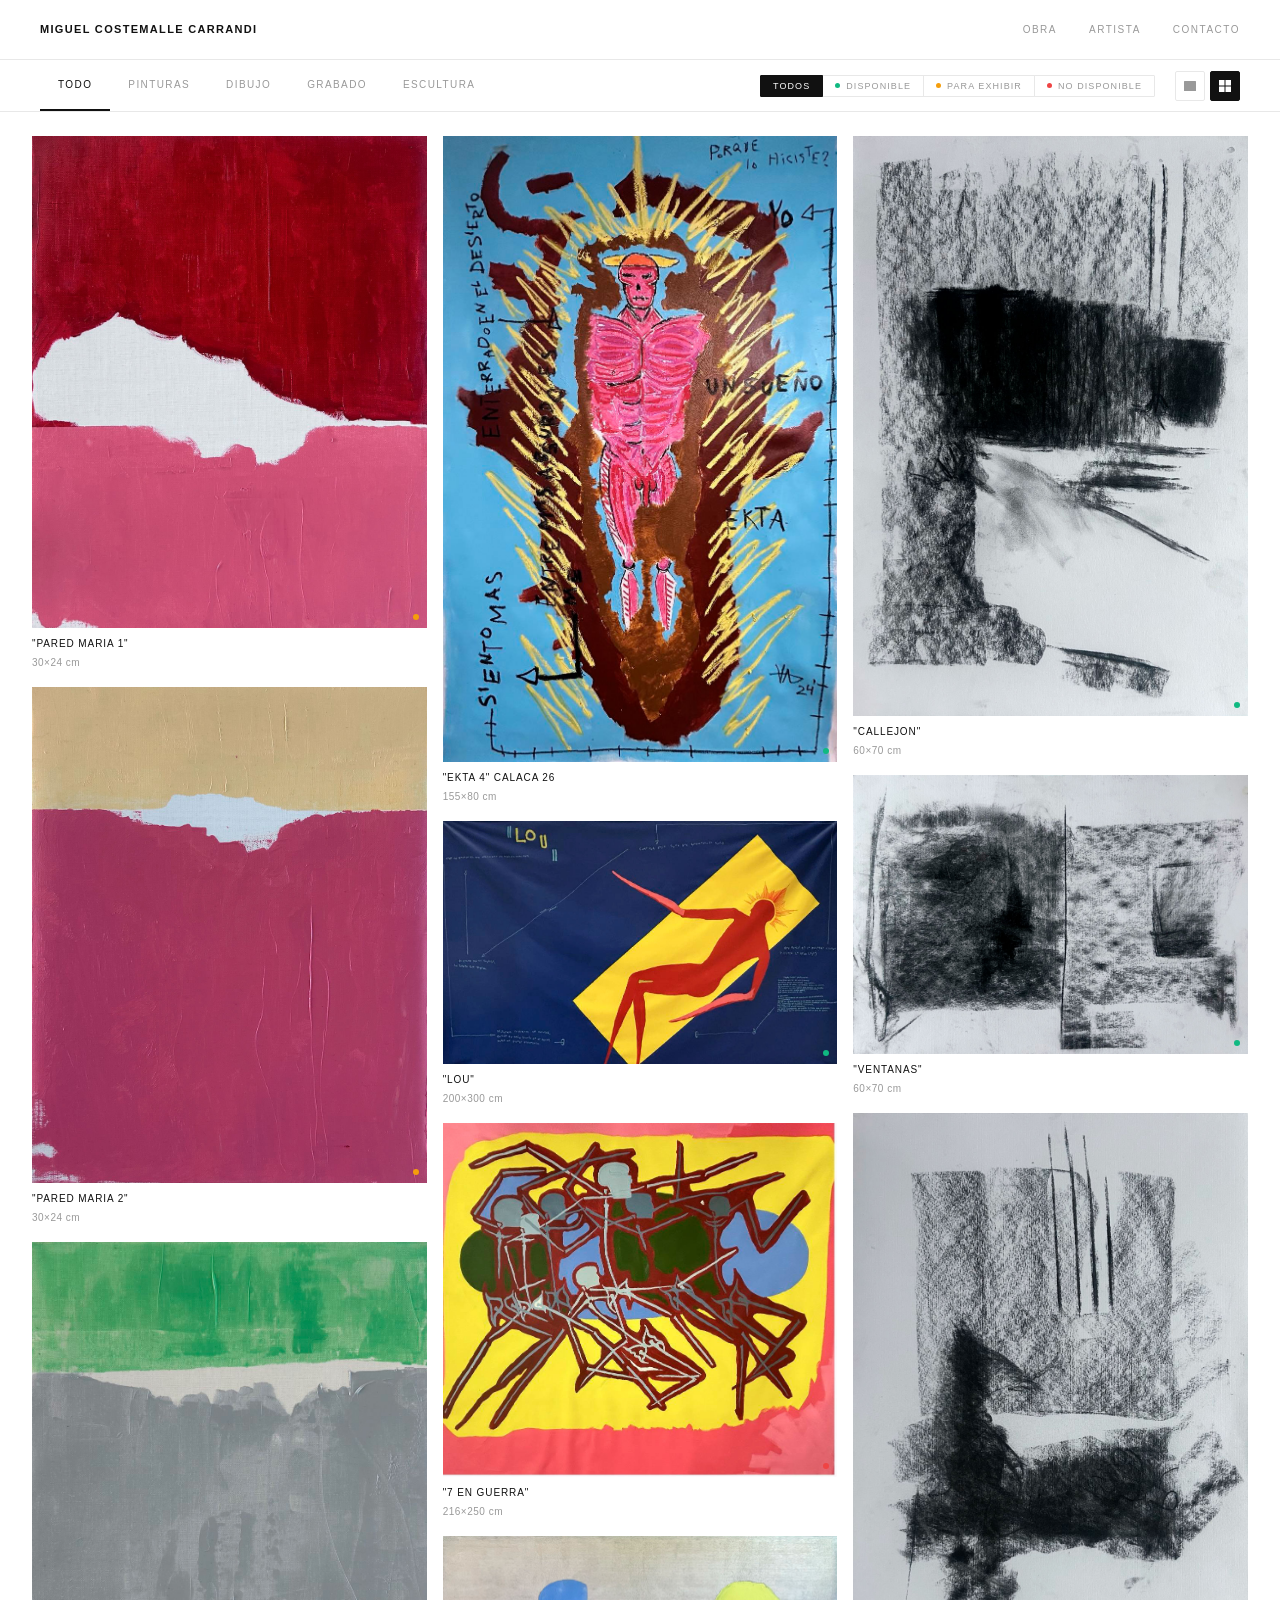
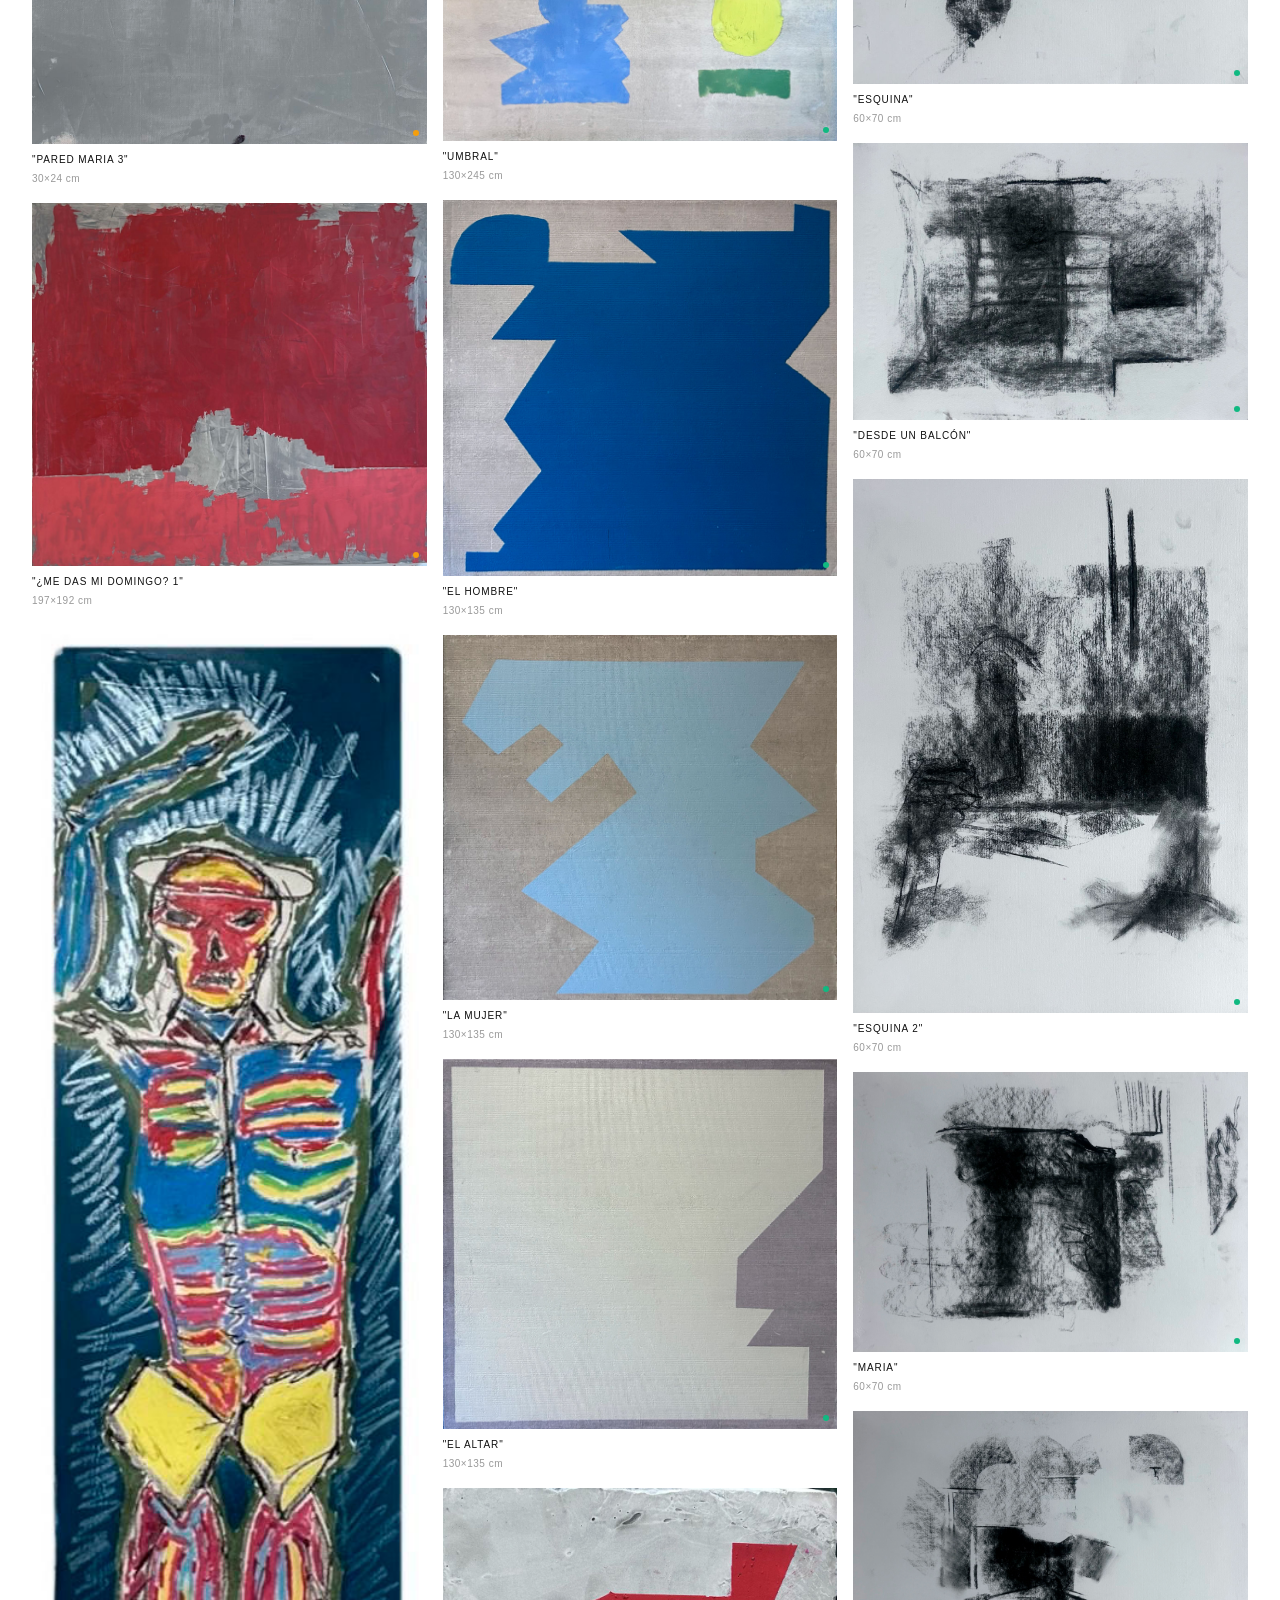
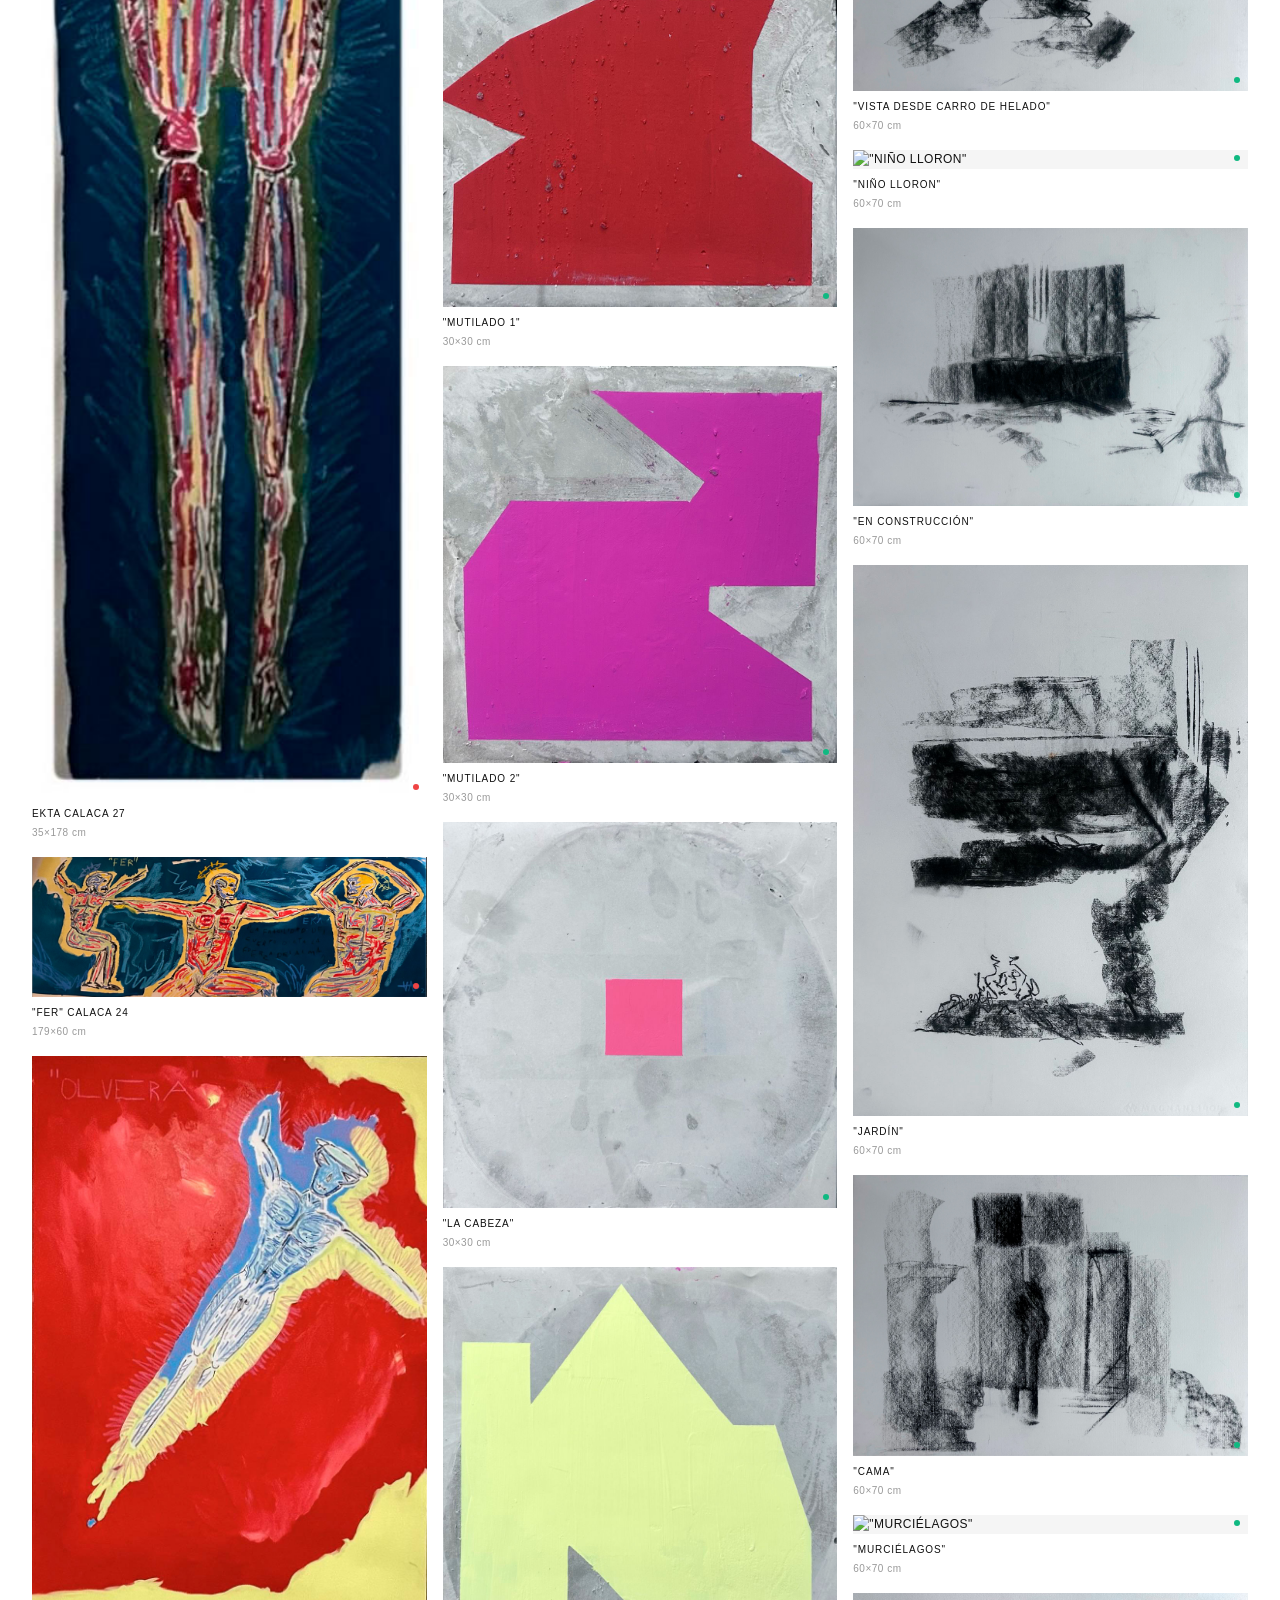
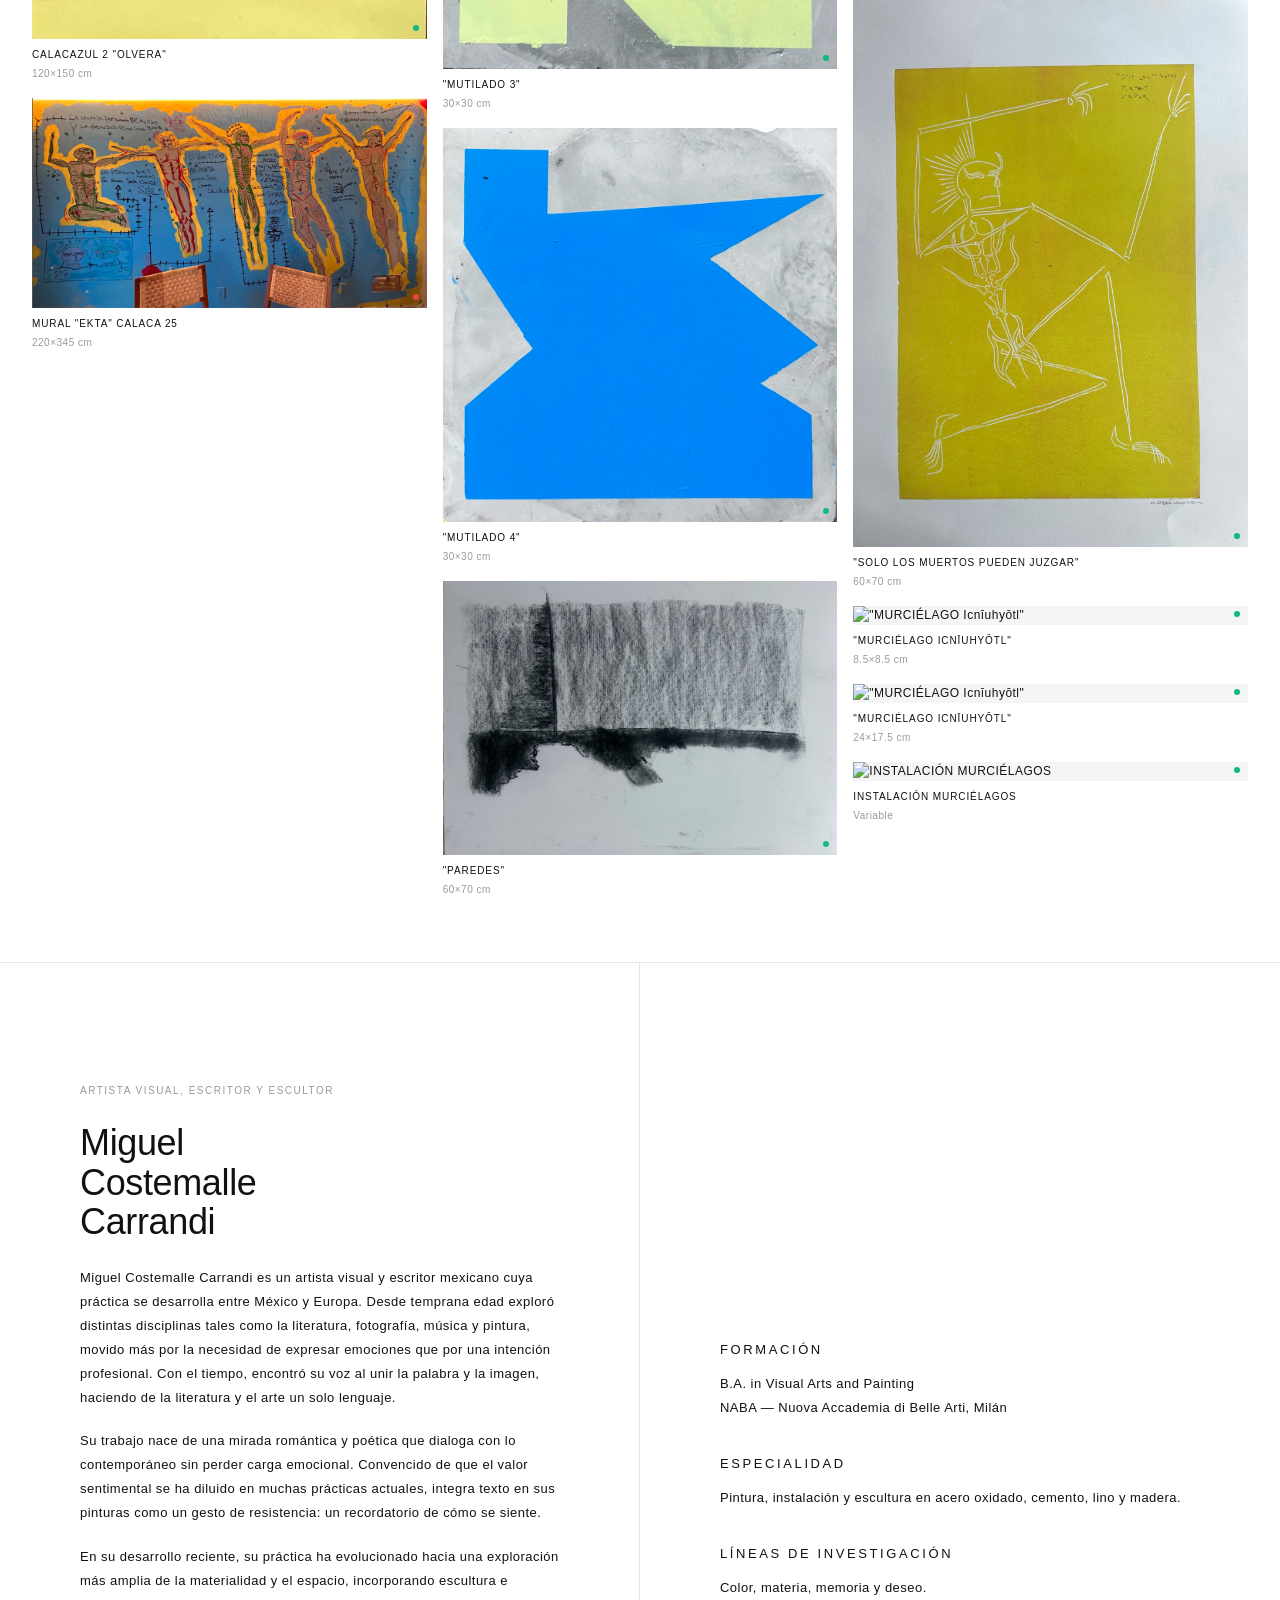
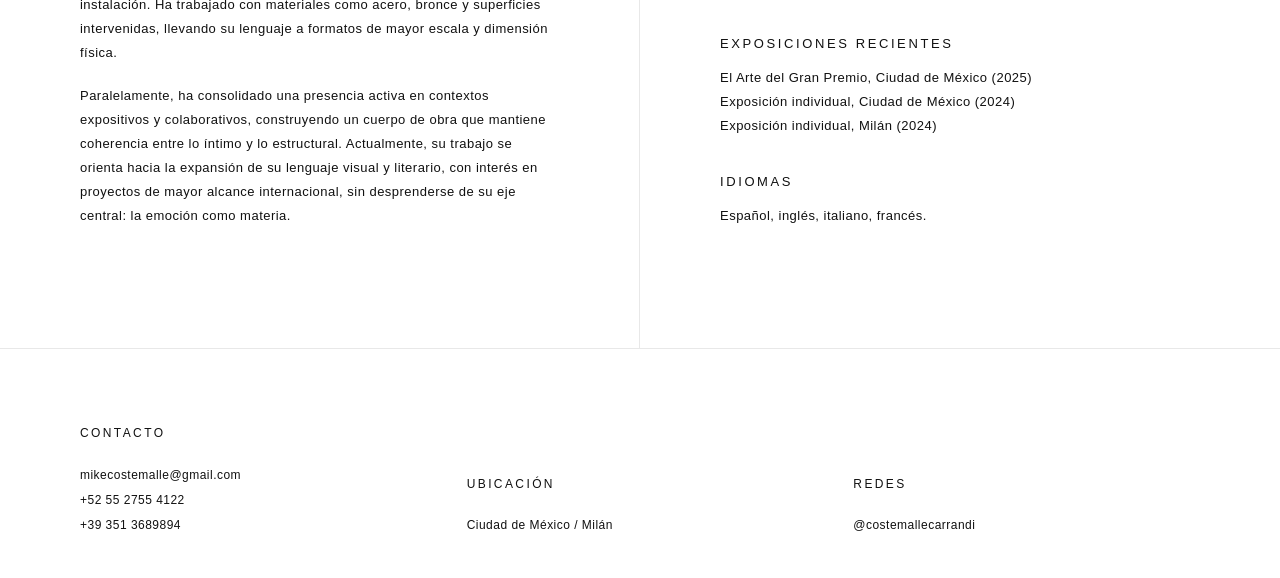
==== index.html @ dd15cc36 "Add files via upload" ====
<!DOCTYPE html>
<html lang="es">
<head>
  <meta charset="UTF-8" />
  <meta name="viewport" content="width=device-width, initial-scale=1.0" />
  <title>Miguel Costemalle Carrandi</title>
  <link rel="stylesheet" href="styles.css" />
</head>
<body>

  <header class="header" id="main-header">
    <a href="#" class="header-name">Miguel Costemalle Carrandi</a>
    <nav class="header-nav">
      <a href="#obra">obra</a>
      <a href="#artista">artista</a>
      <a href="#contacto">contacto</a>
    </nav>
    <button class="hamburger" id="hamburger" aria-label="Menú">
      <span></span><span></span><span></span>
    </button>
  </header>
  <div class="mobile-nav" id="mobile-nav">
    <a href="#obra" class="mobile-nav-link">Obra</a>
    <a href="#artista" class="mobile-nav-link">Artista</a>
    <a href="#contacto" class="mobile-nav-link">Contacto</a>
  </div>

  <!-- ── OBRA ─────────────────────────────────────────────── -->
  <section class="obra-section" id="obra">

    <!-- Controls bar (sticky) -->
    <div class="obra-controls">

      <!-- Category tabs -->
      <nav class="cat-nav" id="cat-nav">
        <button class="cat-btn active" data-cat="all">Todo</button>
        <button class="cat-btn" data-cat="pintura">Pinturas</button>
        <button class="cat-btn" data-cat="dibujo">Dibujo</button>
        <button class="cat-btn" data-cat="grabado">Grabado</button>
        <button class="cat-btn" data-cat="escultura">Escultura</button>
      </nav>

      <!-- Right: availability filter + view toggle (desktop) -->
      <div class="obra-controls-right">
        <div class="avail-filter" id="avail-filter">
          <button class="avail-btn active" data-avail="all">Todos</button>
          <button class="avail-btn" data-avail="green">
            <span class="avail-btn-dot dot-green"></span>Disponible
          </button>
          <button class="avail-btn" data-avail="yellow">
            <span class="avail-btn-dot dot-yellow"></span>Para exhibir
          </button>
          <button class="avail-btn" data-avail="red">
            <span class="avail-btn-dot dot-red"></span>No disponible
          </button>
        </div>
        <div class="view-toggle" id="view-toggle">
          <button class="view-btn" data-view="slide" title="Vista individual">
            <svg width="14" height="14" viewBox="0 0 14 14" fill="none" xmlns="http://www.w3.org/2000/svg">
              <rect x="1" y="2" width="12" height="10" rx="0.5" fill="currentColor"/>
            </svg>
          </button>
          <button class="view-btn active" data-view="grid" title="Vista en cuadrícula">
            <svg width="14" height="14" viewBox="0 0 14 14" fill="none" xmlns="http://www.w3.org/2000/svg">
              <rect x="1" y="1" width="5.5" height="5.5" fill="currentColor"/>
              <rect x="7.5" y="1" width="5.5" height="5.5" fill="currentColor"/>
              <rect x="1" y="7.5" width="5.5" height="5.5" fill="currentColor"/>
              <rect x="7.5" y="7.5" width="5.5" height="5.5" fill="currentColor"/>
            </svg>
          </button>
        </div>
      </div>

      <!-- Mobile filter toggle button -->
      <button class="mobile-filter-btn" id="mobile-filter-btn" aria-label="Filtros">
        <svg width="15" height="15" viewBox="0 0 15 15" fill="none" xmlns="http://www.w3.org/2000/svg">
          <line x1="1" y1="4" x2="14" y2="4" stroke="currentColor" stroke-width="1.2"/>
          <line x1="1" y1="8" x2="14" y2="8" stroke="currentColor" stroke-width="1.2"/>
          <line x1="1" y1="12" x2="14" y2="12" stroke="currentColor" stroke-width="1.2"/>
          <circle cx="5" cy="4" r="1.8" fill="white" stroke="currentColor" stroke-width="1.2"/>
          <circle cx="10" cy="8" r="1.8" fill="white" stroke="currentColor" stroke-width="1.2"/>
          <circle cx="5" cy="12" r="1.8" fill="white" stroke="currentColor" stroke-width="1.2"/>
        </svg>
      </button>

    </div><!-- /obra-controls -->

    <!-- Mobile secondary menu -->
    <div class="controls-secondary" id="controls-secondary">
      <div class="avail-filter" id="avail-filter-mobile">
        <button class="avail-btn active" data-avail="all">Todos</button>
        <button class="avail-btn" data-avail="green">
          <span class="avail-btn-dot dot-green"></span>Disponible
        </button>
        <button class="avail-btn" data-avail="yellow">
          <span class="avail-btn-dot dot-yellow"></span>Para exhibir
        </button>
        <button class="avail-btn" data-avail="red">
          <span class="avail-btn-dot dot-red"></span>No disponible
        </button>
      </div>
      <div class="view-toggle" id="view-toggle-mobile">
        <button class="view-btn" data-view="slide" title="Vista individual">
          <svg width="14" height="14" viewBox="0 0 14 14" fill="none" xmlns="http://www.w3.org/2000/svg">
            <rect x="1" y="2" width="12" height="10" rx="0.5" fill="currentColor"/>
          </svg>
        </button>
        <button class="view-btn active" data-view="grid" title="Vista en cuadrícula">
          <svg width="14" height="14" viewBox="0 0 14 14" fill="none" xmlns="http://www.w3.org/2000/svg">
            <rect x="1" y="1" width="5.5" height="5.5" fill="currentColor"/>
            <rect x="7.5" y="1" width="5.5" height="5.5" fill="currentColor"/>
            <rect x="1" y="7.5" width="5.5" height="5.5" fill="currentColor"/>
            <rect x="7.5" y="7.5" width="5.5" height="5.5" fill="currentColor"/>
          </svg>
        </button>
      </div>
    </div>

    <!-- ── SLIDESHOW VIEW ─────────────────────────────────── -->
    <div class="slide-view" id="slide-view">

      <!-- Image area -->
      <div class="slide-area">
        <div class="slide-img-wrap" id="slide-img-wrap"></div>

        <!-- Sub-image nav (for multi-image obras) -->
        <div class="slide-sub-nav" id="slide-sub-nav" style="display:none">
          <button class="slide-sub-btn" id="slide-sub-prev">&#8249;</button>
          <span class="slide-sub-counter" id="slide-sub-counter"></span>
          <button class="slide-sub-btn" id="slide-sub-next">&#8250;</button>
        </div>

        <!-- Obra navigation arrows -->
        <button class="slide-arrow slide-prev-obra" id="slide-prev-obra" aria-label="Obra anterior">&#8592;</button>
        <button class="slide-arrow slide-next-obra" id="slide-next-obra" aria-label="Obra siguiente">&#8594;</button>
      </div>

      <!-- Info panel -->
      <div class="slide-info" id="slide-info">
        <div class="slide-counter" id="slide-counter"></div>
        <h2 class="slide-title" id="slide-title"></h2>
        <div class="slide-meta" id="slide-meta"></div>
        <p class="slide-def" id="slide-def"></p>
        <p class="slide-price" id="slide-price"></p>
        <p class="slide-nota" id="slide-nota"></p>
        <div class="slide-avail" id="slide-avail"></div>
      </div>

    </div><!-- /slide-view -->

    <!-- ── GRID VIEW ──────────────────────────────────────── -->
    <div class="grid-view" id="grid-view" style="display:none">
      <div class="obra-grid" id="obra-grid"></div>
    </div>

    <!-- Empty state -->
    <div class="obra-empty" id="obra-empty" style="display:none">
      <p>No hay obras en esta selección.</p>
    </div>

  </section><!-- /obra-section -->

  <!-- ── ARTISTA ────────────────────────────────────────── -->
  <section class="artista-section" id="artista">
    <div class="artista-left">
      <p class="artista-role">Artista visual, escritor y escultor</p>
      <h2 class="artista-name">Miguel<br>Costemalle<br>Carrandi</h2>
      <p class="artista-bio">Miguel Costemalle Carrandi es un artista visual y escritor mexicano cuya práctica se desarrolla entre México y Europa. Desde temprana edad exploró distintas disciplinas tales como la literatura, fotografía, música y pintura, movido más por la necesidad de expresar emociones que por una intención profesional. Con el tiempo, encontró su voz al unir la palabra y la imagen, haciendo de la literatura y el arte un solo lenguaje.</p>
      <br>
      <p class="artista-bio">Su trabajo nace de una mirada romántica y poética que dialoga con lo contemporáneo sin perder carga emocional. Convencido de que el valor sentimental se ha diluido en muchas prácticas actuales, integra texto en sus pinturas como un gesto de resistencia: un recordatorio de cómo se siente.</p>
      <br>
      <p class="artista-bio">En su desarrollo reciente, su práctica ha evolucionado hacia una exploración más amplia de la materialidad y el espacio, incorporando escultura e instalación. Ha trabajado con materiales como acero, bronce y superficies intervenidas, llevando su lenguaje a formatos de mayor escala y dimensión física.</p>
      <br>
      <p class="artista-bio">Paralelamente, ha consolidado una presencia activa en contextos expositivos y colaborativos, construyendo un cuerpo de obra que mantiene coherencia entre lo íntimo y lo estructural. Actualmente, su trabajo se orienta hacia la expansión de su lenguaje visual y literario, con interés en proyectos de mayor alcance internacional, sin desprenderse de su eje central: la emoción como materia.</p>
    </div>
    <div class="artista-right">
      <div class="artista-block">
        <p class="artista-block-title">Formación</p>
        <p>B.A. in Visual Arts and Painting<br>NABA — Nuova Accademia di Belle Arti, Milán</p>
      </div>
      <div class="artista-block">
        <p class="artista-block-title">Especialidad</p>
        <p>Pintura, instalación y escultura en acero oxidado, cemento, lino y madera.</p>
      </div>
      <div class="artista-block">
        <p class="artista-block-title">Líneas de investigación</p>
        <p>Color, materia, memoria y deseo.</p>
      </div>
      <div class="artista-block">
        <p class="artista-block-title">Exposiciones recientes</p>
        <ul>
          <li>El Arte del Gran Premio, Ciudad de México (2025)</li>
          <li>Exposición individual, Ciudad de México (2024)</li>
          <li>Exposición individual, Milán (2024)</li>
        </ul>
      </div>
      <div class="artista-block">
        <p class="artista-block-title">Idiomas</p>
        <p>Español, inglés, italiano, francés.</p>
      </div>
    </div>
  </section>

  <!-- ── FOOTER ─────────────────────────────────────────── -->
  <footer class="footer" id="contacto">
    <div class="footer-col">
      <p class="footer-col-title">Contacto</p>
      <a href="mailto:mikecostemalle@gmail.com">mikecostemalle@gmail.com</a>
      <a href="tel:+525527554122">+52 55 2755 4122</a>
      <a href="tel:+393513689894">+39 351 3689894</a>
    </div>
    <div class="footer-col">
      <p class="footer-col-title">Ubicación</p>
      <p>Ciudad de México / Milán</p>
    </div>
    <div class="footer-col">
      <p class="footer-col-title">Redes</p>
      <a href="https://instagram.com/costemallecarrandi" target="_blank" rel="noopener">@costemallecarrandi</a>
    </div>
  </footer>

  <script src="script.js"></script>
</body>
</html>
---- styles.css ----
/* ============================================================
   RESET & BASE
   ============================================================ */
*, *::before, *::after {
  box-sizing: border-box;
  margin: 0;
  padding: 0;
}

:root {
  --header-h:   60px;
  --controls-h: 52px;
  --ink:        #111;
  --muted:      #999;
  --border:     #e8e8e8;
  --bg:         #fff;
  --bg-controls: rgba(255,255,255,0.97);
  --bg-header:   rgba(255,255,255,0.96);
  --bg-grid:     #f5f5f5;
  --bg-secondary:#fafafa;
  --active-bg:   #111;
  --active-fg:   #fff;
  --font:   'Helvetica Neue', Helvetica, Arial, sans-serif;
}

@media (prefers-color-scheme: dark) {
  :root {
    --ink:        #f0f0f0;
    --muted:      #b8b8b8;
    --border:     #2a2a2a;
    --bg:         #0c0c0c;
    --bg-controls: rgba(12,12,12,0.97);
    --bg-header:   rgba(12,12,12,0.96);
    --bg-grid:     #1a1a1a;
    --bg-secondary:#111;
    --active-bg:   #303030;
    --active-fg:   #f0f0f0;
  }
}

html {
  scroll-behavior: smooth;
  background: var(--bg);
}

body {
  font-family: var(--font);
  background: var(--bg);
  color: var(--ink);
  font-size: 12px;
  font-weight: 300;
  letter-spacing: 0.04em;
  line-height: 1.6;
}

a { color: inherit; text-decoration: none; }

/* ============================================================
   HEADER
   ============================================================ */
.header {
  position: fixed;
  top: 0; left: 0; right: 0;
  height: var(--header-h);
  display: flex;
  align-items: center;
  justify-content: space-between;
  padding: 0 40px;
  background: var(--bg-header);
  backdrop-filter: blur(10px);
  -webkit-backdrop-filter: blur(10px);
  z-index: 200;
  border-bottom: 1px solid var(--border);
}

.header-name {
  font-size: 11px;
  letter-spacing: 0.12em;
  text-transform: uppercase;
  font-weight: 600;
  white-space: nowrap;
}

.header-nav {
  display: flex;
  gap: 32px;
}

.header-nav a {
  font-size: 10px;
  letter-spacing: 0.15em;
  text-transform: uppercase;
  color: var(--muted);
  transition: color 0.25s;
  font-weight: 500;
}

.header-nav a:hover { color: var(--ink); }

/* Hamburger — hidden on desktop */
.hamburger {
  display: none;
}

/* Mobile nav panel — hidden by default */
.mobile-nav {
  display: none;
}

/* ============================================================
   OBRA — CONTROLS BAR
   ============================================================ */
.obra-section {
  background: var(--bg);
  min-height: 100vh;
  margin-top: var(--header-h);
}

.obra-controls {
  position: sticky;
  top: var(--header-h);
  z-index: 100;
  height: var(--controls-h);
  display: flex;
  align-items: center;
  justify-content: space-between;
  padding: 0 40px;
  background: var(--bg-controls);
  backdrop-filter: blur(8px);
  -webkit-backdrop-filter: blur(8px);
  border-bottom: 1px solid var(--border);
  gap: 16px;
}

/* Category tabs */
.cat-nav {
  display: flex;
  align-items: stretch;
  height: 100%;
  flex-shrink: 0;
}

.cat-btn {
  background: none;
  border: none;
  border-bottom: 2px solid transparent;
  font-family: var(--font);
  font-size: 10px;
  letter-spacing: 0.14em;
  text-transform: uppercase;
  color: var(--muted);
  cursor: pointer;
  padding: 0 18px;
  height: 100%;
  font-weight: 500;
  white-space: nowrap;
  transition: color 0.2s, border-color 0.2s;
  margin-bottom: -1px;
}

.cat-btn.active {
  color: var(--ink);
  border-bottom-color: var(--ink);
}

.cat-btn:not(.active):hover { color: #444; }

/* Right side of controls */
.obra-controls-right {
  display: flex;
  align-items: center;
  gap: 20px;
  flex-shrink: 0;
}

/* Availability filter */
.avail-filter {
  display: flex;
}

.avail-btn {
  background: none;
  border: 1px solid var(--border);
  font-family: var(--font);
  font-size: 9px;
  letter-spacing: 0.12em;
  text-transform: uppercase;
  color: var(--muted);
  cursor: pointer;
  padding: 5px 12px;
  font-weight: 500;
  white-space: nowrap;
  margin-left: -1px;
  display: flex;
  align-items: center;
  gap: 6px;
  transition: all 0.18s;
}

.avail-btn:first-child { border-radius: 1px 0 0 1px; margin-left: 0; }
.avail-btn:last-child  { border-radius: 0 1px 1px 0; }

.avail-btn.active {
  background: var(--active-bg);
  color: var(--active-fg);
  border-color: var(--active-bg);
  z-index: 1;
  position: relative;
}

.avail-btn-dot {
  width: 5px;
  height: 5px;
  border-radius: 50%;
  flex-shrink: 0;
}

/* View toggle */
.view-toggle {
  display: flex;
  gap: 5px;
}

.view-btn {
  background: none;
  border: 1px solid var(--border);
  width: 30px;
  height: 30px;
  display: flex;
  align-items: center;
  justify-content: center;
  cursor: pointer;
  color: var(--muted);
  border-radius: 2px;
  transition: all 0.18s;
  padding: 0;
}

.view-btn.active {
  background: var(--active-bg);
  color: var(--active-fg);
  border-color: var(--active-bg);
}

.view-btn:not(.active):hover {
  color: var(--ink);
  border-color: #bbb;
}

/* Mobile filter toggle button — hidden on desktop */
.mobile-filter-btn {
  display: none;
}

/* Mobile secondary menu — hidden by default */
.controls-secondary {
  display: none;
}

/* ============================================================
   OBRA — SLIDESHOW VIEW
   ============================================================ */
.slide-view {
  display: flex;
  height: calc(100vh - var(--header-h) - var(--controls-h));
  overflow: hidden;
}

/* Left: image area */
.slide-area {
  flex: 1;
  min-width: 0;
  position: relative;
  display: flex;
  align-items: center;
  justify-content: center;
  padding: 48px 72px;
  border-right: 1px solid var(--border);
  overflow: hidden;
}

.slide-img-wrap {
  width: 100%;
  height: 100%;
  display: flex;
  align-items: center;
  justify-content: center;
  position: relative;
}

.slide-img-wrap img {
  max-width: 100%;
  max-height: 100%;
  width: auto;
  height: auto;
  object-fit: contain;
  display: block;
  transition: opacity 0.35s ease;
}

/* Main obra navigation arrows */
.slide-arrow {
  position: absolute;
  top: 50%;
  transform: translateY(-50%);
  background: none;
  border: none;
  font-size: 20px;
  color: var(--ink);
  cursor: pointer;
  padding: 16px 20px;
  opacity: 0.15;
  transition: opacity 0.2s;
  z-index: 10;
  font-family: var(--font);
  line-height: 1;
}

.slide-arrow:hover { opacity: 0.7; }
.slide-prev-obra { left: 0; }
.slide-next-obra { right: 0; }

/* Sub-image nav (multi-image obras like instalación) */
.slide-sub-nav {
  position: absolute;
  bottom: 20px;
  left: 50%;
  transform: translateX(-50%);
  display: flex;
  align-items: center;
  gap: 10px;
  background: var(--ink);
  border: none;
  padding: 7px 16px;
  white-space: nowrap;
}

.slide-sub-btn {
  background: none;
  border: none;
  font-size: 20px;
  cursor: pointer;
  color: var(--bg);
  padding: 0 2px;
  opacity: 0.7;
  transition: opacity 0.2s;
  line-height: 1;
}

.slide-sub-btn:hover { opacity: 1; }

.slide-sub-counter {
  font-size: 10px;
  letter-spacing: 0.12em;
  color: var(--bg);
  min-width: 36px;
  text-align: center;
  font-weight: 500;
}

/* Right: info panel */
.slide-info {
  width: 340px;
  flex-shrink: 0;
  padding: 56px 52px 72px;
  display: flex;
  flex-direction: column;
  justify-content: flex-end;
  gap: 10px;
  overflow-y: auto;
}

.slide-counter {
  font-size: 9px;
  letter-spacing: 0.14em;
  text-transform: uppercase;
  color: var(--muted);
  margin-bottom: 20px;
}

.slide-title {
  font-size: 21px;
  font-weight: 300;
  letter-spacing: 0.01em;
  line-height: 1.3;
}

.slide-meta {
  font-size: 11px;
  color: var(--muted);
  letter-spacing: 0.06em;
  line-height: 2.1;
}

.slide-meta span { display: block; }

.slide-def {
  font-size: 11px;
  color: #666;
  line-height: 1.75;
  font-style: italic;
}

.slide-price {
  font-size: 13px;
  font-weight: 500;
  color: var(--ink);
  margin-top: 4px;
}

.slide-nota {
  font-size: 11px;
  color: var(--muted);
  line-height: 1.7;
}

.slide-avail {
  display: inline-flex;
  align-items: center;
  gap: 8px;
  font-size: 9px;
  letter-spacing: 0.14em;
  text-transform: uppercase;
  font-weight: 500;
  color: var(--ink);
  margin-top: 10px;
}

/* Availability dots — shared */
.avail-dot, .grid-dot {
  width: 6px;
  height: 6px;
  border-radius: 50%;
  flex-shrink: 0;
}

.dot-green  { background: #10b981; }
.dot-red    { background: #ef4444; }
.dot-yellow { background: #f59e0b; }

/* ============================================================
   OBRA — GRID VIEW
   ============================================================ */
.grid-view {
  padding: 24px 32px 64px;
}

.obra-grid {
  columns: 4;
  column-gap: 16px;
}

.grid-item {
  break-inside: avoid;
  margin-bottom: 16px;
  cursor: pointer;
}

.grid-img-wrap {
  width: 100%;
  background: var(--bg-grid);
  overflow: hidden;
  position: relative;
  margin-bottom: 8px;
}

.grid-img-wrap img {
  width: 100%;
  height: auto;
  display: block;
}


.grid-dot {
  position: absolute;
  bottom: 8px;
  right: 8px;
  pointer-events: none;
}

.grid-caption {
  display: flex;
  flex-direction: column;
  gap: 3px;
}

.grid-title {
  font-size: 10px;
  letter-spacing: 0.09em;
  text-transform: uppercase;
  color: var(--ink);
  display: block;
  white-space: nowrap;
  overflow: hidden;
  text-overflow: ellipsis;
}

.grid-dims {
  font-size: 10px;
  color: var(--muted);
  letter-spacing: 0.05em;
  display: block;
}

/* ============================================================
   OBRA — EMPTY STATE
   ============================================================ */
.obra-empty {
  display: flex;
  align-items: center;
  justify-content: center;
  padding: 120px 40px;
  font-size: 10px;
  letter-spacing: 0.14em;
  text-transform: uppercase;
  color: var(--muted);
}

/* ============================================================
   ARTISTA
   ============================================================ */
.artista-section {
  display: grid;
  grid-template-columns: 1fr 1fr;
  background: var(--bg);
  border-top: 1px solid var(--border);
}

.artista-left {
  border-right: 1px solid var(--border);
  padding: 120px 80px;
  display: flex;
  flex-direction: column;
  justify-content: flex-end;
}

.artista-right {
  padding: 120px 80px;
  display: flex;
  flex-direction: column;
  justify-content: flex-end;
  gap: 32px;
}

.artista-name {
  font-size: 36px;
  font-weight: 300;
  letter-spacing: -0.01em;
  line-height: 1.1;
  margin-bottom: 24px;
}

.artista-role {
  font-size: 10px;
  color: var(--muted);
  letter-spacing: 0.15em;
  text-transform: uppercase;
  margin-bottom: 24px;
  font-weight: 500;
}

.artista-bio {
  font-size: 13px;
  color: var(--ink);
  line-height: 1.85;
  max-width: 500px;
}

.artista-block-title {
  font-size: 10px;
  letter-spacing: 0.2em;
  text-transform: uppercase;
  color: var(--muted);
  margin-bottom: 10px;
  font-weight: 500;
}

.artista-block p,
.artista-block li {
  font-size: 13px;
  color: var(--ink);
  line-height: 1.85;
}

.artista-block ul { list-style: none; }

/* ============================================================
   FOOTER
   ============================================================ */
.footer {
  background: var(--bg);
  border-top: 1px solid var(--border);
  padding: 72px 80px 40px;
  display: grid;
  grid-template-columns: 1fr 1fr 1fr;
  align-items: end;
  gap: 40px;
}

.footer-col-title {
  font-size: 10px;
  letter-spacing: 0.2em;
  text-transform: uppercase;
  color: var(--muted);
  margin-bottom: 16px;
  font-weight: 500;
}

.footer-col p,
.footer-col a {
  font-size: 12px;
  color: var(--ink);
  line-height: 2.1;
  display: block;
  transition: opacity 0.25s;
}

.footer-col a:hover { opacity: 0.45; }

.footer-copy {
  grid-column: 1 / -1;
  font-size: 10px;
  color: var(--muted);
  letter-spacing: 0.1em;
  padding-top: 32px;
  border-top: 1px solid var(--border);
  margin-top: 8px;
}

/* ============================================================
   RESPONSIVE
   ============================================================ */

/* ── Large desktop (> 1600px) ─── */
@media (min-width: 1600px) {
  .obra-grid { columns: 5; }
  .slide-info { width: 380px; }
}

/* ── Medium desktop (≤ 1280px) ── */
@media (max-width: 1280px) {
  .obra-grid { columns: 3; }
  .slide-info { width: 300px; padding: 48px 36px 64px; }
}

/* ── Tablet (≤ 1024px) ─────────── */
@media (max-width: 1024px) {
  .obra-grid { columns: 3; }
  .artista-left, .artista-right { padding: 80px 40px; }
  .footer { padding: 60px 40px 40px; }
  .slide-area { padding: 40px 56px; }
}

/* ── Mobile (≤ 768px) ──────────── */
@media (max-width: 768px) {
  :root {
    --controls-h: 44px;
  }

  .header { padding: 0 16px; }
  .header-name { font-size: 9px; letter-spacing: 0.1em; }

  /* Hide desktop nav, show hamburger */
  .header-nav { display: none; }

  .hamburger {
    display: flex;
    flex-direction: column;
    justify-content: center;
    gap: 5px;
    flex-shrink: 0;
    background: none;
    border: none;
    cursor: pointer;
    padding: 4px 0 4px 16px;
    width: 36px;
  }

  .hamburger span {
    display: block;
    width: 18px;
    height: 1.2px;
    background: var(--ink);
    transition: transform 0.22s ease, opacity 0.22s ease;
    transform-origin: center;
  }

  .hamburger.open span:nth-child(1) { transform: translateY(6.2px) rotate(45deg); }
  .hamburger.open span:nth-child(2) { opacity: 0; transform: scaleX(0); }
  .hamburger.open span:nth-child(3) { transform: translateY(-6.2px) rotate(-45deg); }

  /* Mobile nav panel */
  .mobile-nav {
    display: flex;
    flex-direction: column;
    position: fixed;
    top: var(--header-h);
    left: 0; right: 0;
    background: var(--bg-header);
    backdrop-filter: blur(10px);
    -webkit-backdrop-filter: blur(10px);
    border-bottom: 1px solid var(--border);
    z-index: 190;
    padding: 0 24px;
    max-height: 0;
    overflow: hidden;
    transition: max-height 0.28s cubic-bezier(0.4, 0, 0.2, 1),
                padding 0.28s ease;
  }

  .mobile-nav.open {
    max-height: 200px;
    padding: 12px 24px 16px;
  }

  .mobile-nav-link {
    font-family: var(--font);
    font-size: 11px;
    letter-spacing: 0.18em;
    text-transform: uppercase;
    color: var(--ink);
    font-weight: 500;
    padding: 12px 0;
    border-bottom: 1px solid var(--border);
    display: block;
    transition: opacity 0.2s;
  }

  .mobile-nav-link:last-child { border-bottom: none; }
  .mobile-nav-link:hover { opacity: 0.5; }

  /* Controls: single row with cat-nav + filter button */
  .obra-controls {
    height: var(--controls-h);
    padding: 0;
    gap: 0;
  }

  .cat-nav {
    flex: 1;
    min-width: 0;
    height: 44px;
    overflow-x: auto;
    overflow-y: hidden;
    padding: 0 12px;
    scrollbar-width: none;
    -ms-overflow-style: none;
  }

  .cat-nav::-webkit-scrollbar { display: none; }

  .cat-nav {
    -webkit-mask-image: linear-gradient(to right, black 80%, transparent 100%);
    mask-image: linear-gradient(to right, black 80%, transparent 100%);
  }

  .cat-btn {
    height: 44px;
    padding: 0 12px;
    font-size: 9px;
  }

  /* Hide desktop right controls */
  .obra-controls-right { display: none; }

  /* Show mobile filter button */
  .mobile-filter-btn {
    display: flex;
    align-items: center;
    justify-content: center;
    flex-shrink: 0;
    width: 44px;
    height: 44px;
    background: none;
    border: none;
    border-left: 1px solid var(--border);
    color: var(--muted);
    cursor: pointer;
    transition: color 0.2s, background 0.2s;
  }

  .mobile-filter-btn.active {
    color: var(--ink);
    background: var(--bg-grid);
  }

  /* Secondary menu panel */
  .controls-secondary {
    display: flex;
    align-items: center;
    justify-content: space-between;
    padding: 0 14px;
    height: 0;
    overflow: hidden;
    background: var(--bg-secondary);
    border-bottom: 0px solid var(--border);
    transition: height 0.25s ease, border-bottom-width 0.25s ease;
  }

  .controls-secondary.open {
    height: 48px;
    border-bottom-width: 1px;
  }

  .controls-secondary .avail-filter { display: flex; }
  .controls-secondary .avail-btn { font-size: 9px; padding: 5px 10px; }

  /* Slideshow: stacked */
  .slide-view {
    flex-direction: column;
    height: auto;
    min-height: calc(100svh - var(--header-h) - var(--controls-h));
  }

  .slide-area {
    border-right: none;
    border-bottom: 1px solid var(--border);
    height: 65vw;
    min-height: 220px;
    padding: 16px 44px;
    flex-shrink: 0;
  }

  .slide-arrow { font-size: 16px; padding: 10px 12px; }

  .slide-info {
    width: 100%;
    padding: 28px 20px 44px;
    justify-content: flex-start;
  }

  .slide-counter { margin-bottom: 10px; }
  .slide-title { font-size: 17px; }


  /* Grid: 2 columns masonry */
  .obra-grid {
    columns: 2;
    column-gap: 10px;
  }

  .grid-item { margin-bottom: 10px; }

  .grid-view { padding: 14px 14px 56px; }

  .grid-title { font-size: 9px; }
  .grid-dims  { font-size: 9px; }

  /* Artista */
  .artista-section { grid-template-columns: 1fr; }

  .artista-left {
    border-right: none;
    border-bottom: 1px solid var(--border);
    padding: 64px 20px;
  }

  .artista-right { padding: 64px 20px; }

  /* Footer */
  .footer {
    grid-template-columns: 1fr 1fr;
    padding: 48px 20px 36px;
  }
}

/* ── Small mobile (≤ 480px) ─────── */
@media (max-width: 480px) {
  .artista-name { font-size: 28px; }

  .obra-grid { columns: 2; column-gap: 8px; }
  .grid-item { margin-bottom: 8px; }
  .grid-view { padding: 10px 10px 48px; }

  .footer {
    grid-template-columns: 1fr;
    gap: 28px;
  }
}
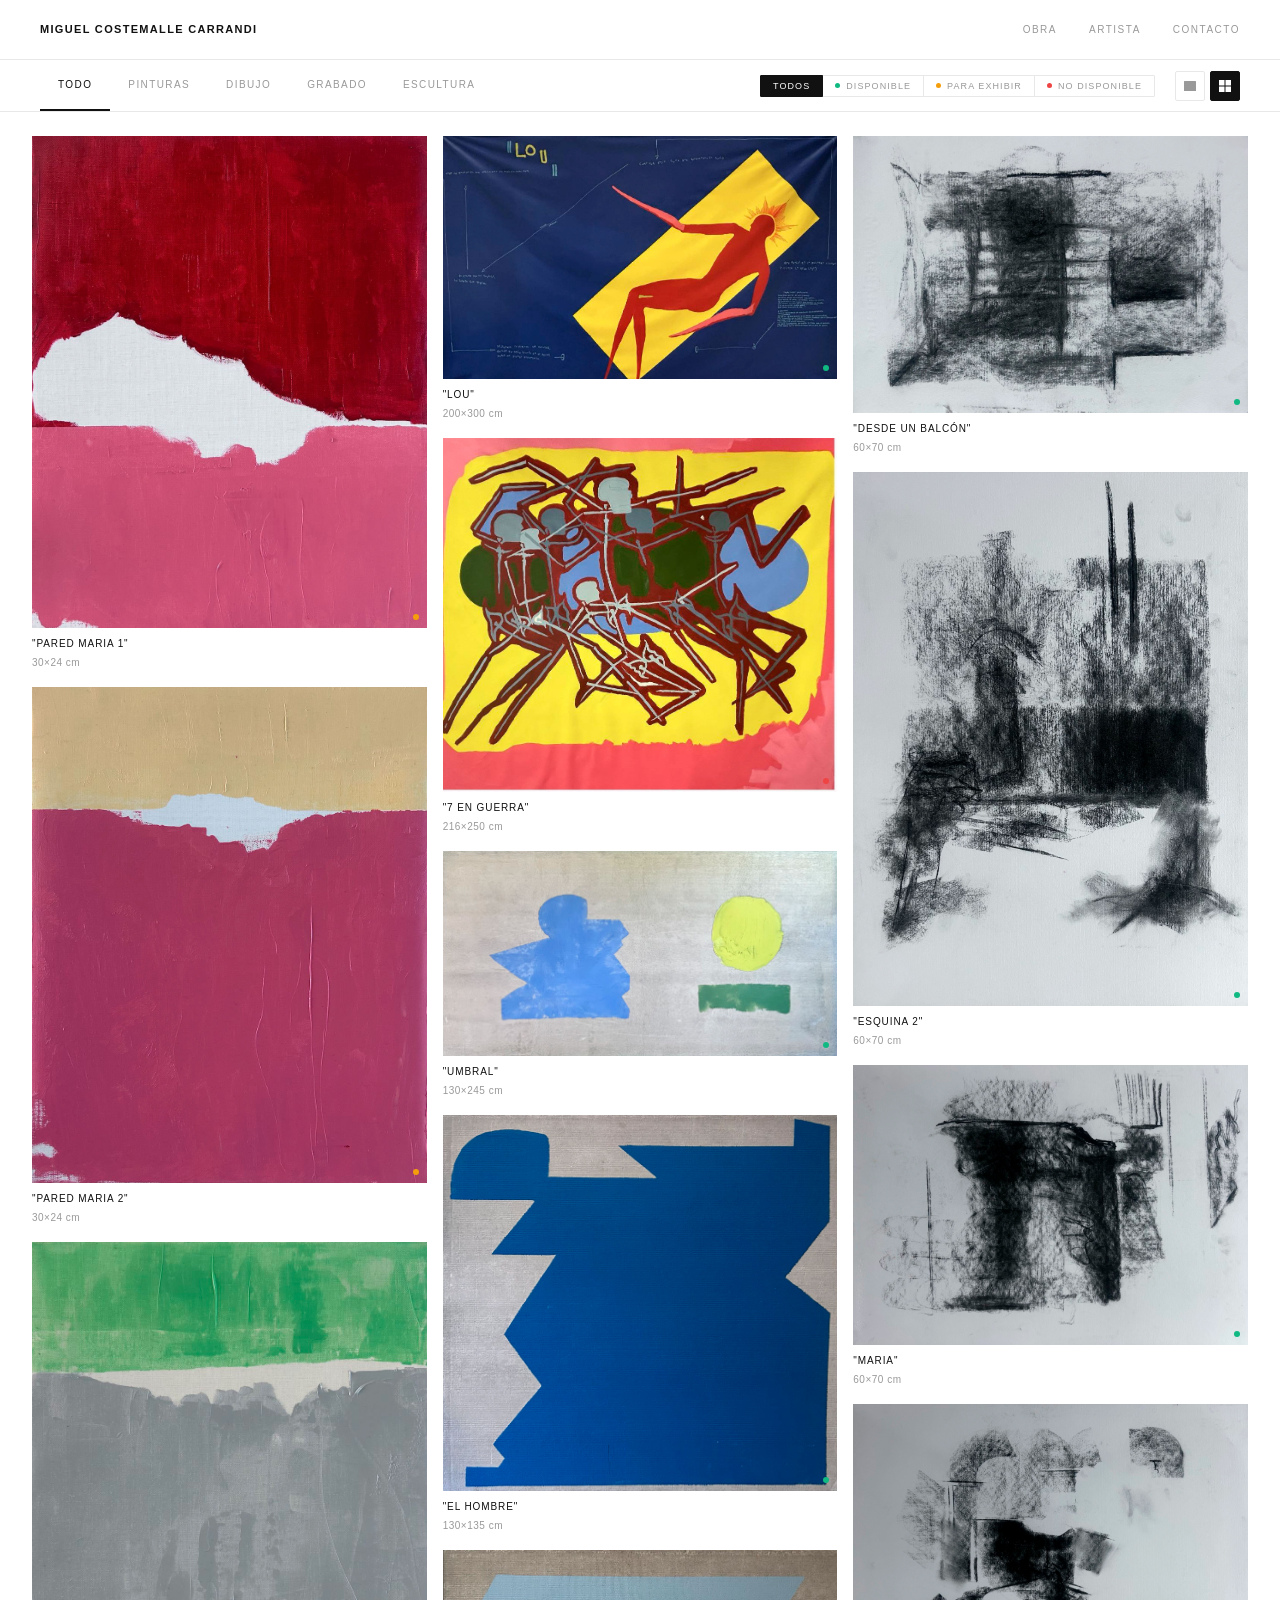
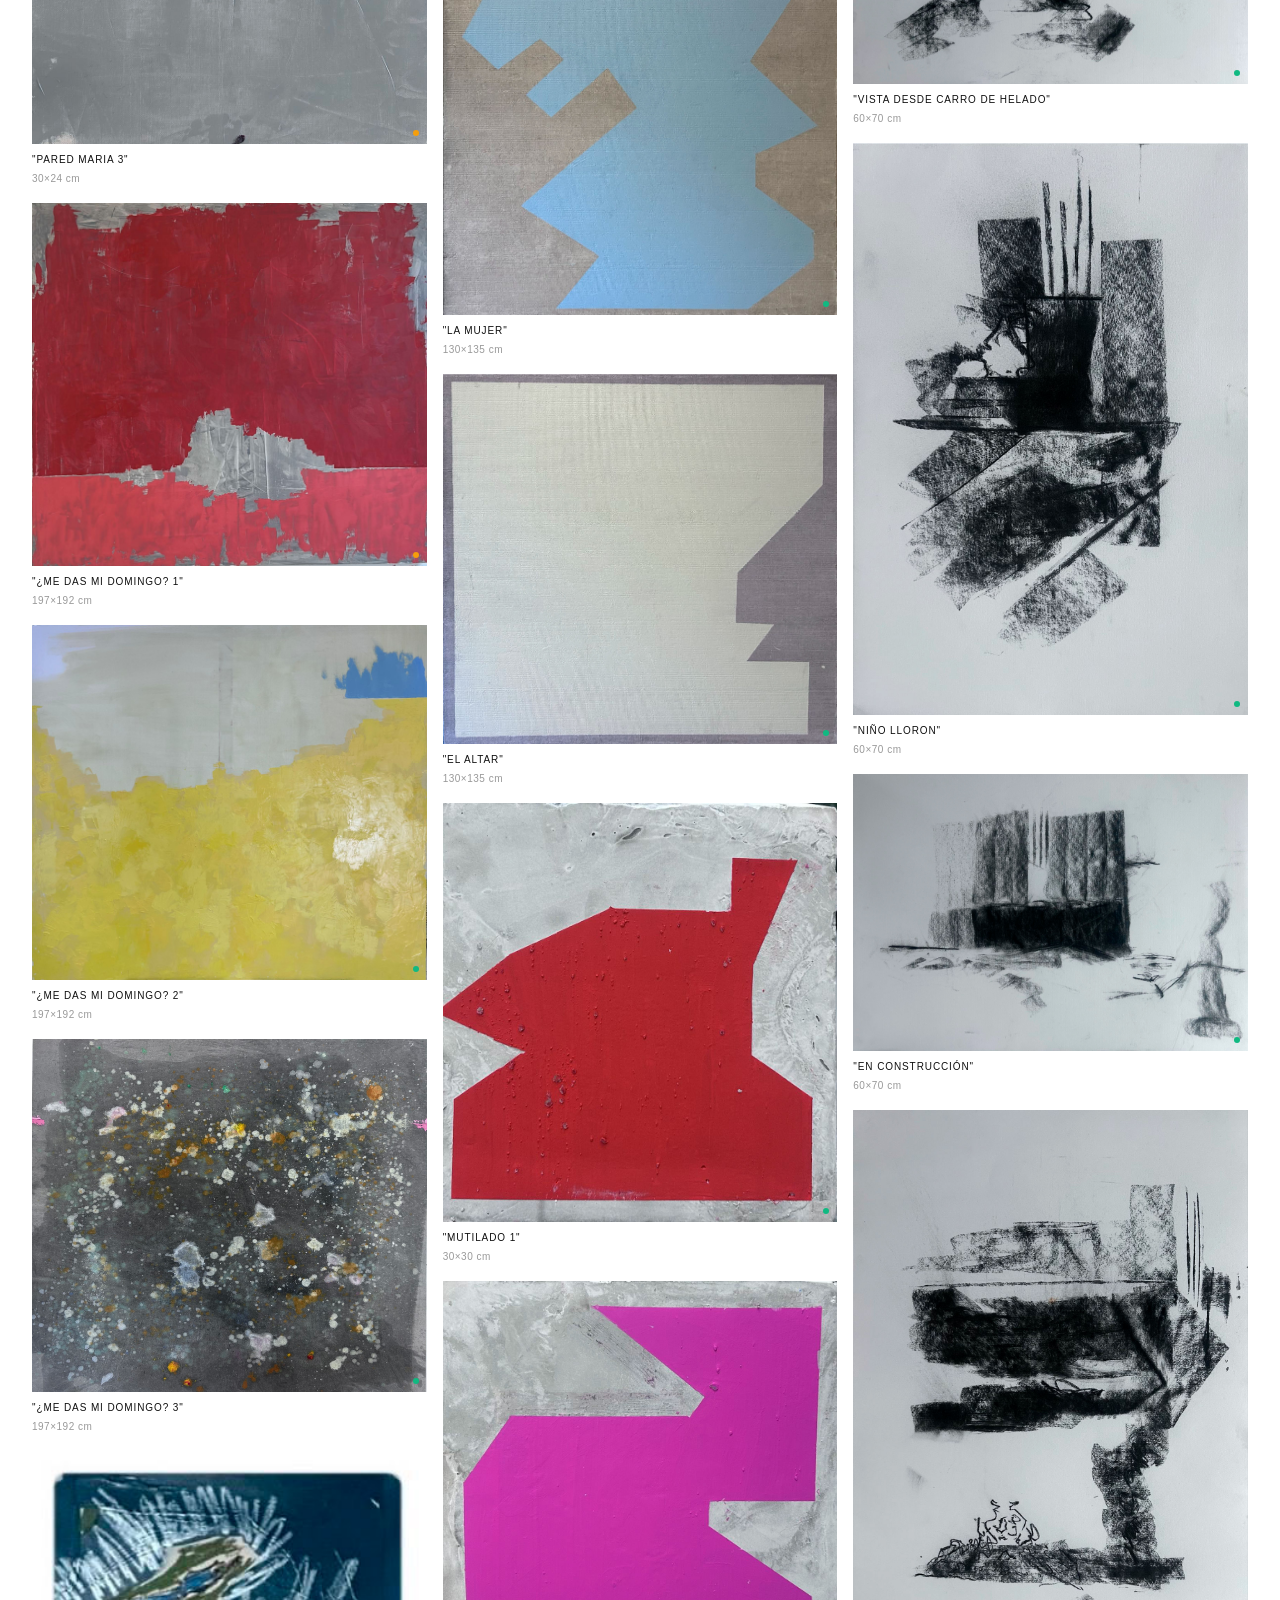
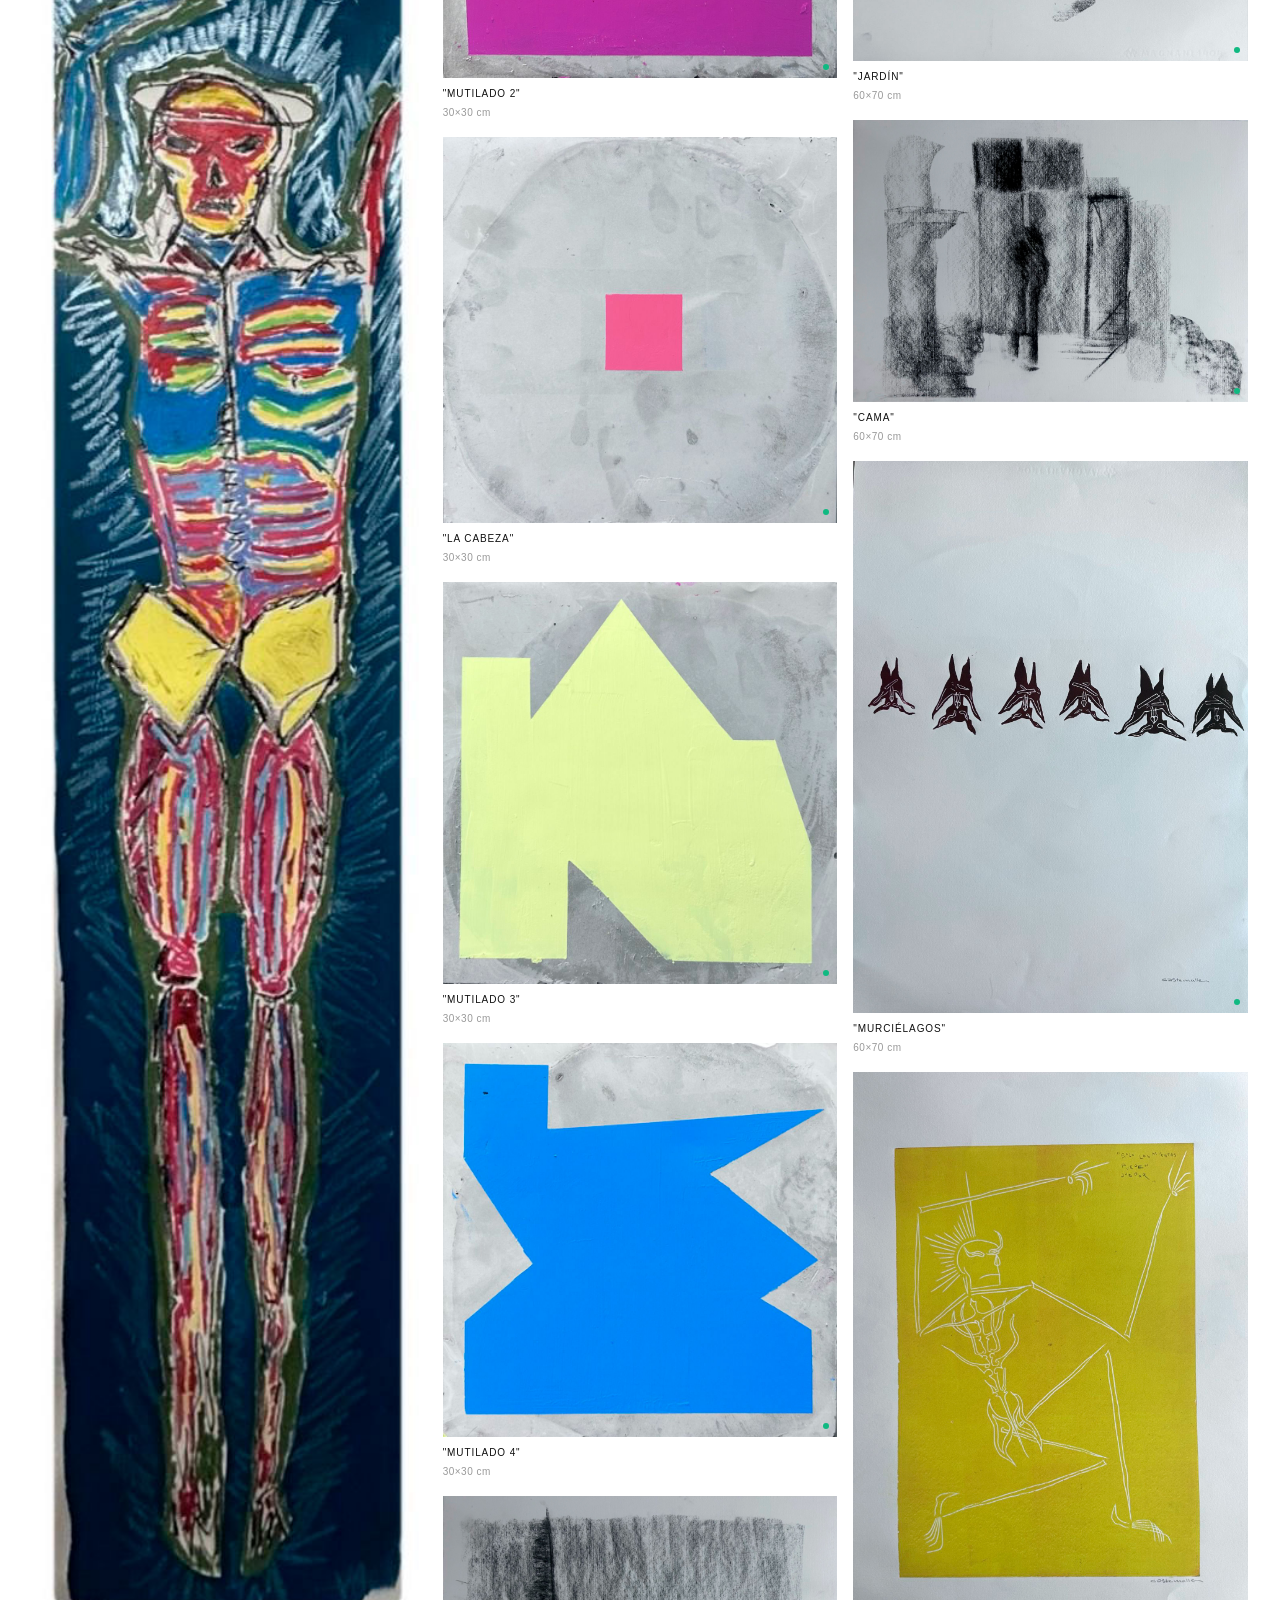
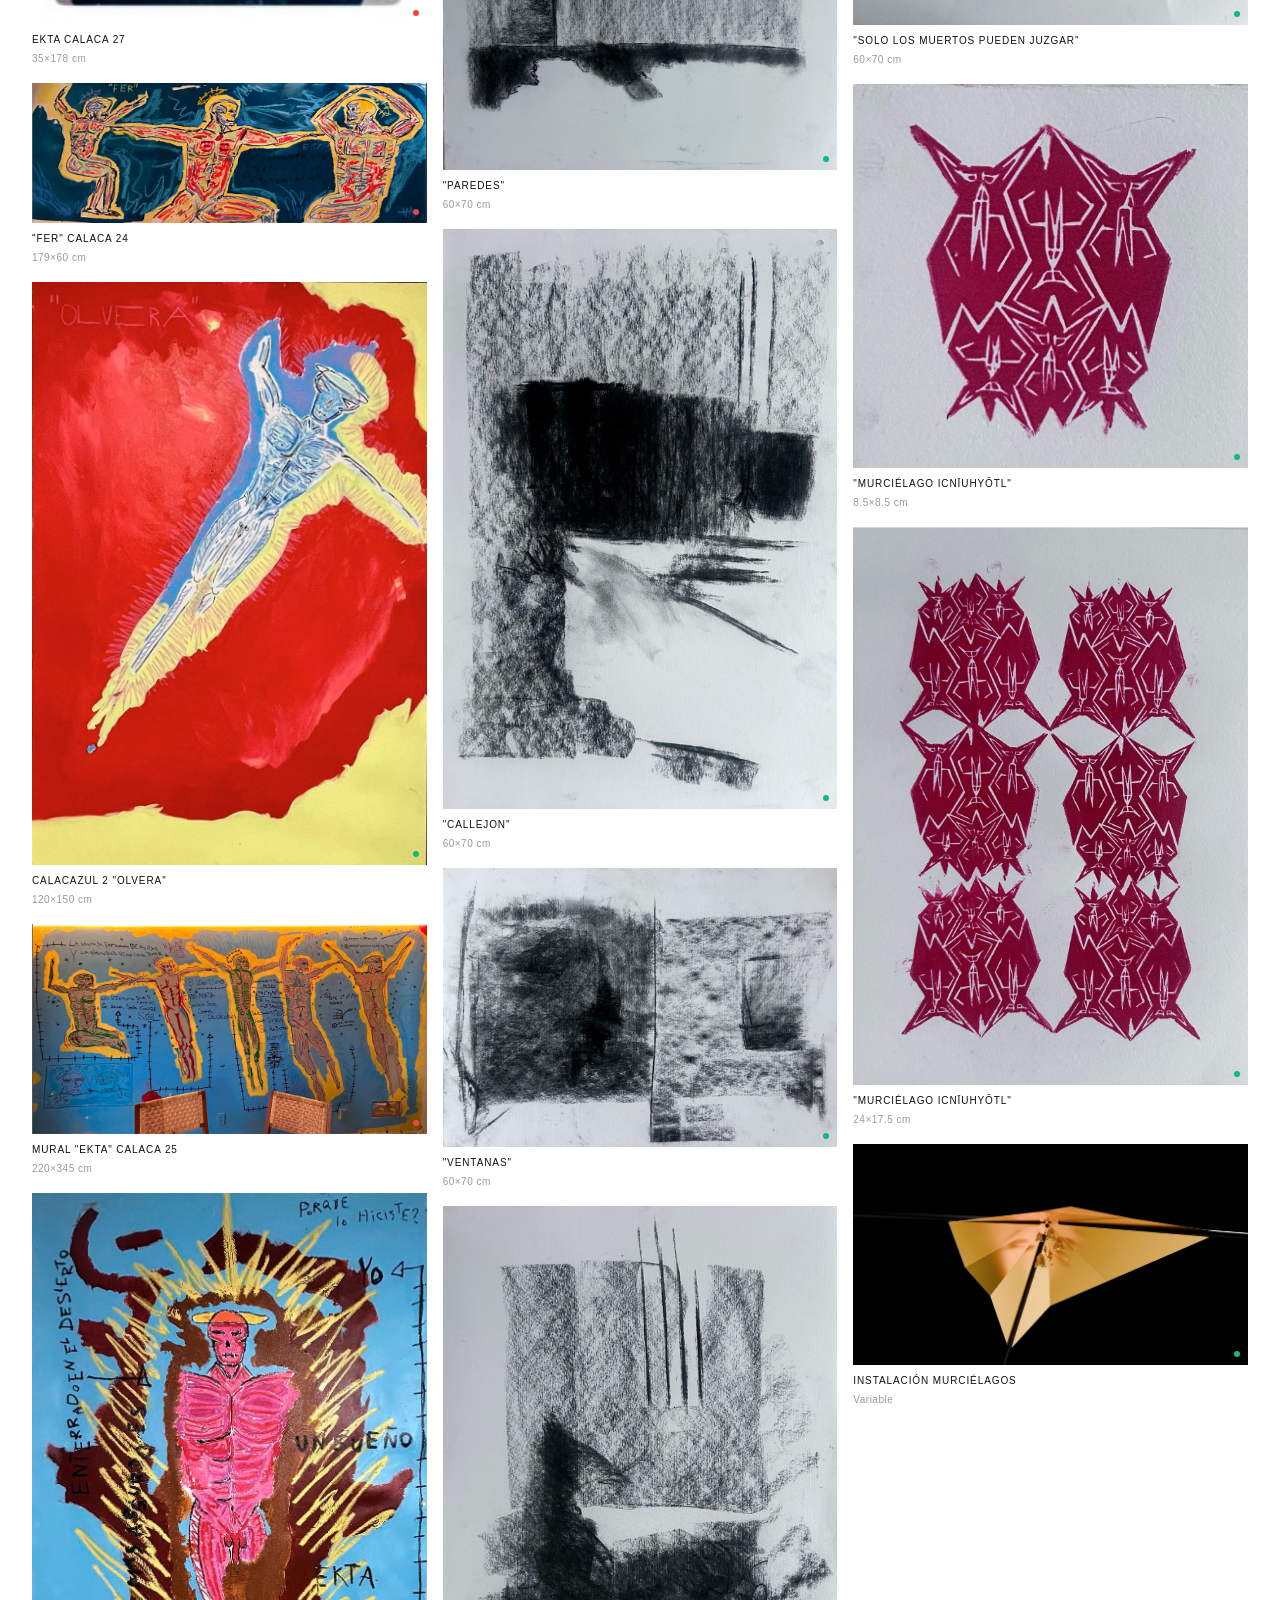
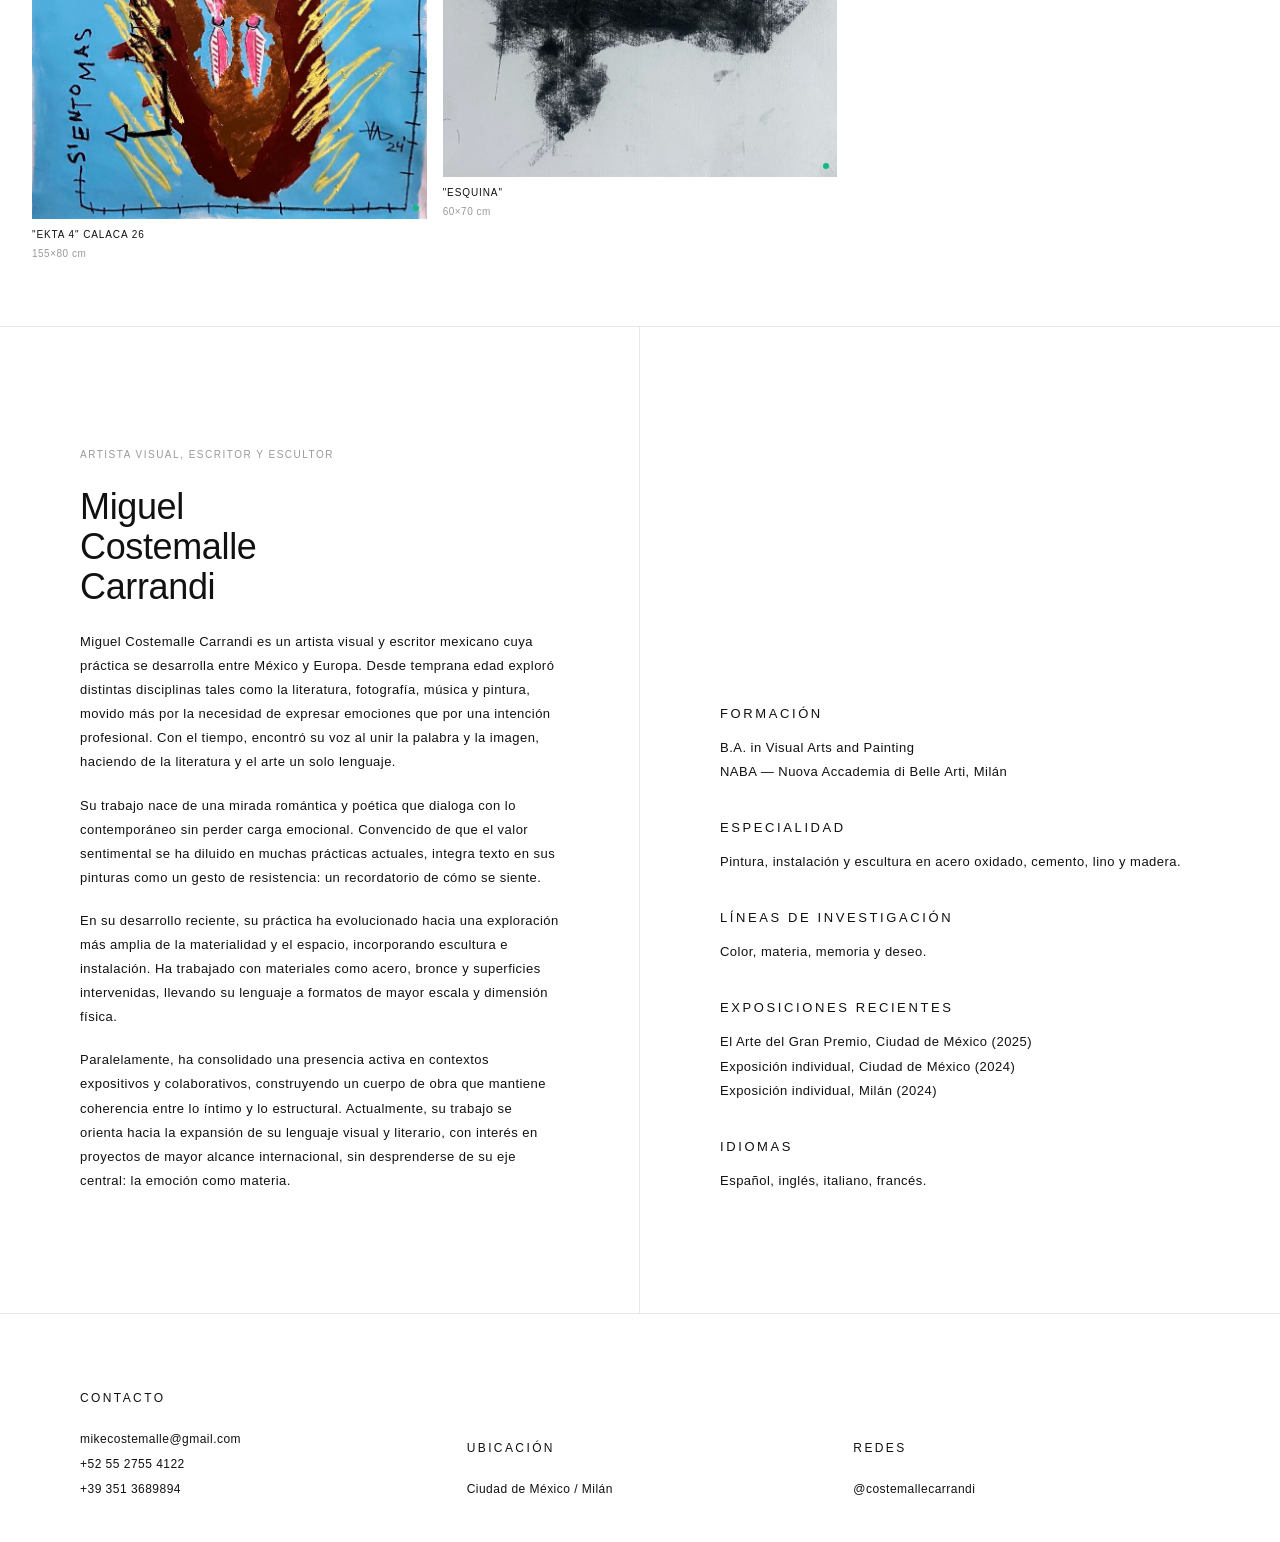
==== commit a496a930: "Optimización completa de imágenes — Opción B - sw.js: Service Worker con caché inteligente   • Imáge" ====
--- a/index.html
+++ b/index.html
@@ -3,7 +3,56 @@
 <head>
   <meta charset="UTF-8" />
   <meta name="viewport" content="width=device-width, initial-scale=1.0" />
-  <title>Miguel Costemalle Carrandi</title>
+
+  <!-- Primary SEO -->
+  <title>Miguel Costemalle Carrandi — Artista Visual</title>
+  <meta name="description" content="Portafolio de Miguel Costemalle Carrandi, artista visual, escritor y escultor mexicano. Pintura, dibujo, grabado y escultura entre México y Milán." />
+  <meta name="keywords" content="Miguel Costemalle Carrandi, artista visual, pintura, escultura, grabado, dibujo, arte mexicano, NABA Milán, arte contemporáneo" />
+  <meta name="author" content="Miguel Costemalle Carrandi" />
+  <link rel="canonical" href="https://costemallecarrandi.github.io/costemallecarrandi/" />
+
+  <!-- Open Graph -->
+  <meta property="og:type" content="website" />
+  <meta property="og:url" content="https://costemallecarrandi.github.io/costemallecarrandi/" />
+  <meta property="og:title" content="Miguel Costemalle Carrandi — Artista Visual" />
+  <meta property="og:description" content="Portafolio de Miguel Costemalle Carrandi, artista visual, escritor y escultor mexicano. Pintura, dibujo, grabado y escultura entre México y Milán." />
+  <meta property="og:image" content="https://costemallecarrandi.github.io/costemallecarrandi/CALACAZUL%202%20OLVERA.jpg" />
+  <meta property="og:locale" content="es_MX" />
+  <meta property="og:site_name" content="Miguel Costemalle Carrandi" />
+
+  <!-- Twitter Card -->
+  <meta name="twitter:card" content="summary_large_image" />
+  <meta name="twitter:title" content="Miguel Costemalle Carrandi — Artista Visual" />
+  <meta name="twitter:description" content="Portafolio de Miguel Costemalle Carrandi, artista visual, escritor y escultor mexicano." />
+  <meta name="twitter:image" content="https://costemallecarrandi.github.io/costemallecarrandi/CALACAZUL%202%20OLVERA.jpg" />
+
+  <!-- Structured Data -->
+  <script type="application/ld+json">
+  {
+    "@context": "https://schema.org",
+    "@type": "Person",
+    "name": "Miguel Costemalle Carrandi",
+    "jobTitle": "Artista visual, escritor y escultor",
+    "description": "Artista visual mexicano cuya práctica se desarrolla entre México y Europa. Pintura, escultura, grabado y dibujo.",
+    "url": "https://costemallecarrandi.github.io/costemallecarrandi/",
+    "sameAs": ["https://instagram.com/costemallecarrandi"],
+    "email": "mikecostemalle@gmail.com",
+    "knowsLanguage": ["es", "en", "it", "fr"],
+    "alumniOf": {
+      "@type": "EducationalOrganization",
+      "name": "NABA — Nuova Accademia di Belle Arti",
+      "address": { "@type": "PostalAddress", "addressLocality": "Milán" }
+    },
+    "workLocation": [
+      { "@type": "Place", "name": "Ciudad de México" },
+      { "@type": "Place", "name": "Milán" }
+    ]
+  }
+  </script>
+
+  <!-- Favicon -->
+  <link rel="icon" type="image/svg+xml" href="favicon.svg" />
+
   <link rel="stylesheet" href="styles.css" />
 </head>
 <body>
@@ -220,5 +269,10 @@
   </footer>
 
   <script src="script.js"></script>
+  <script>
+    if ('serviceWorker' in navigator) {
+      navigator.serviceWorker.register('./sw.js').catch(() => {});
+    }
+  </script>
 </body>
 </html>
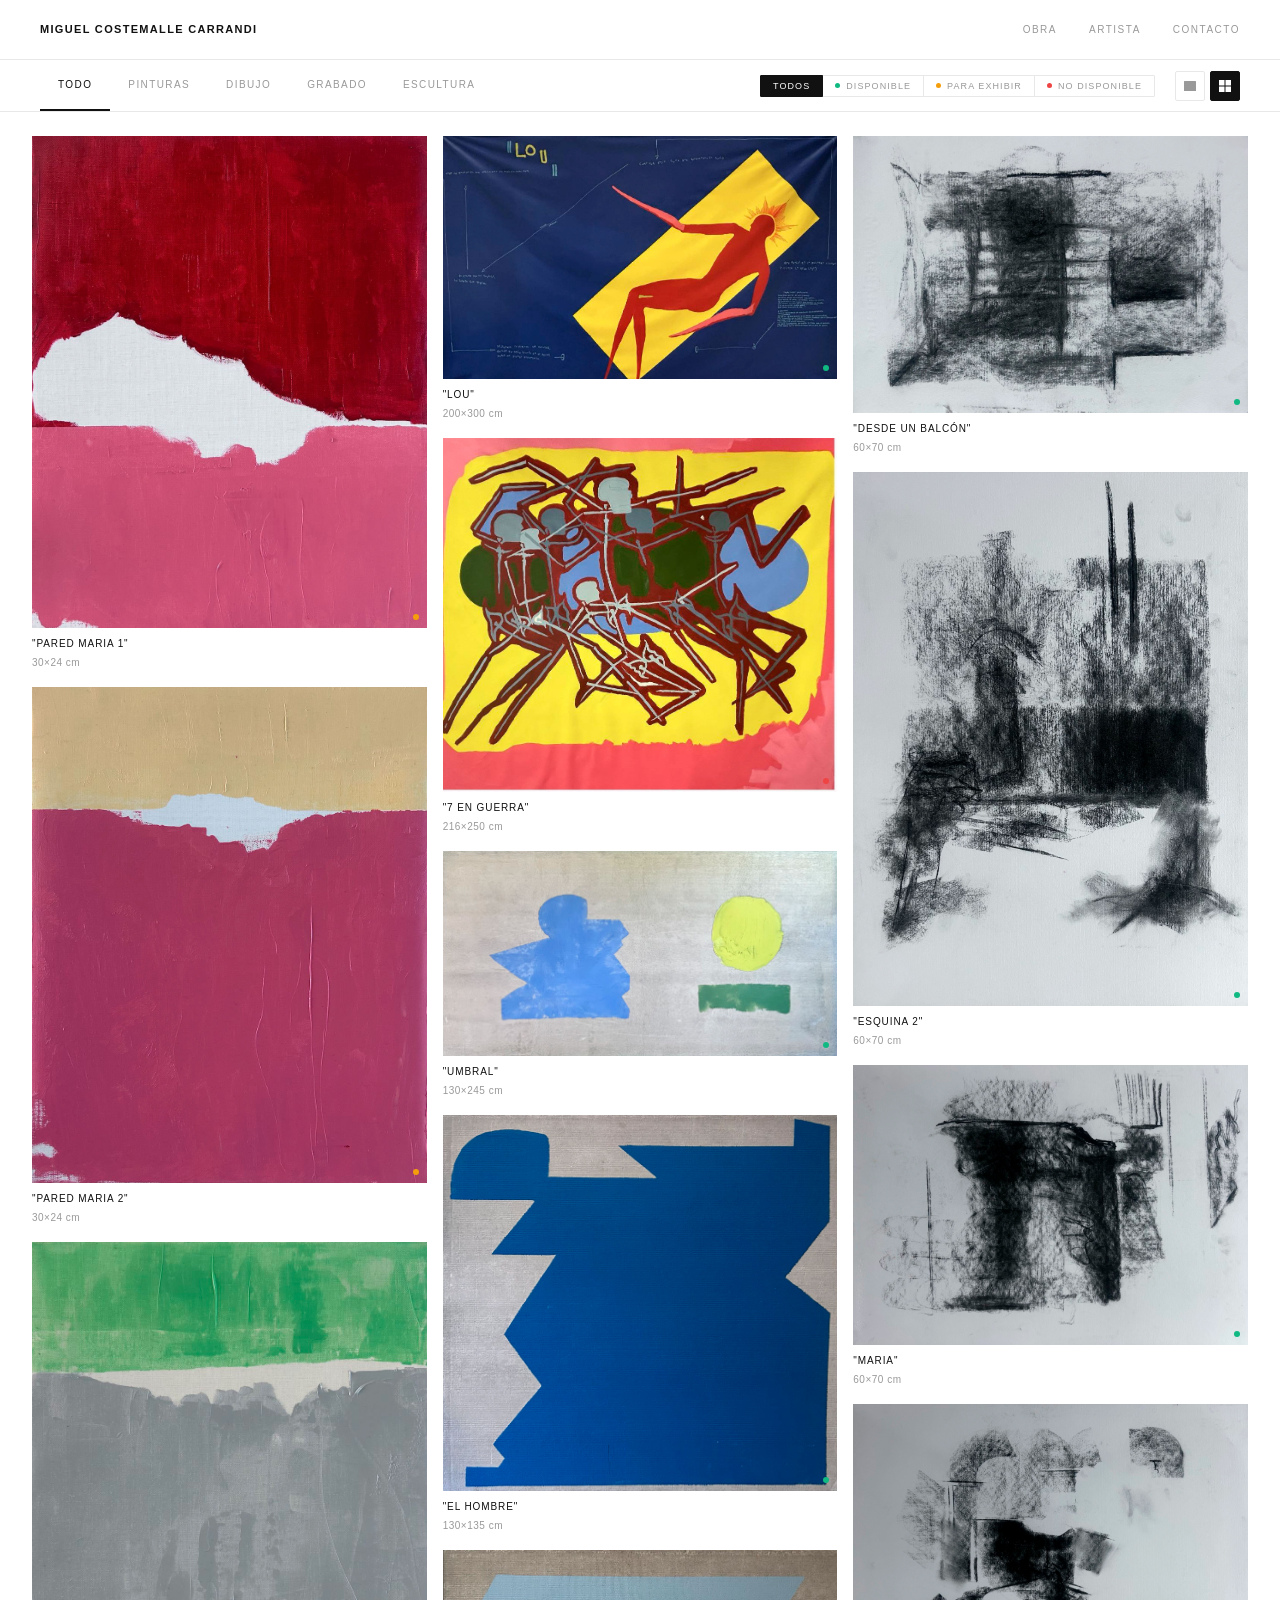
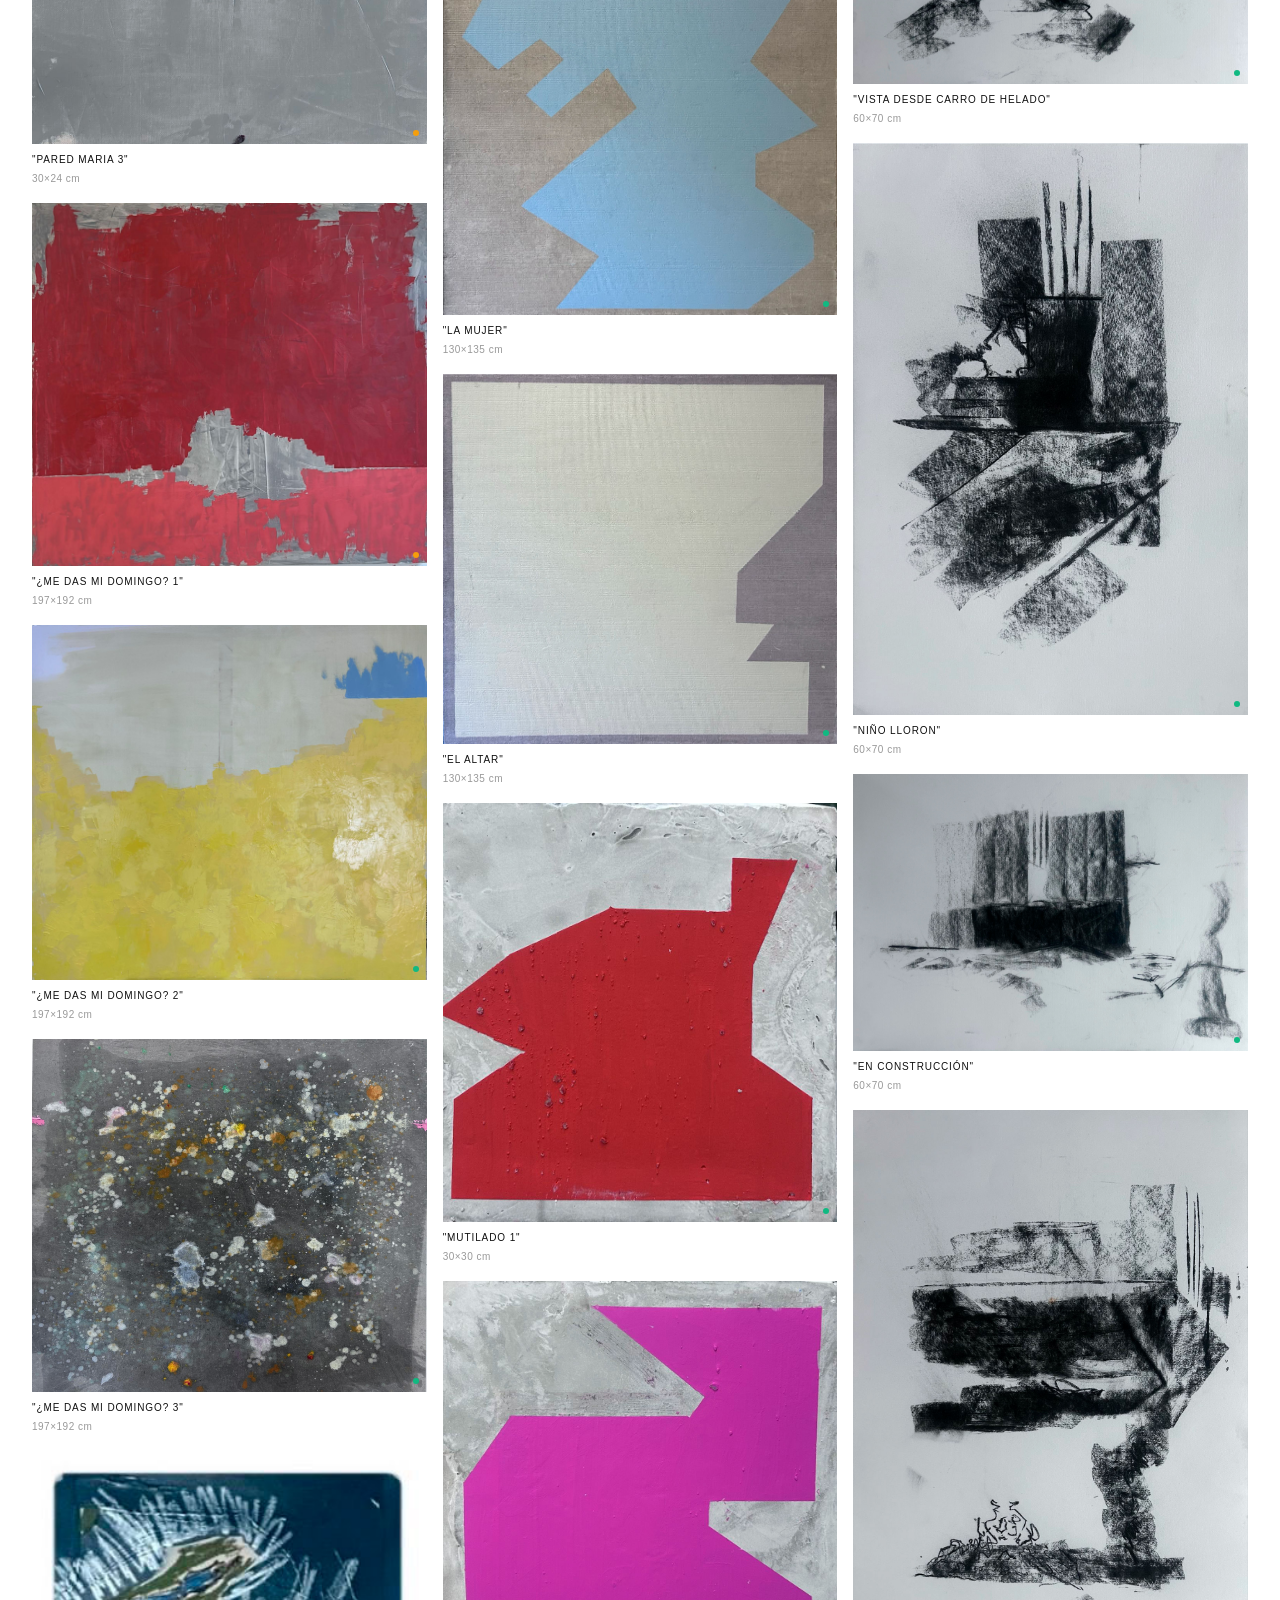
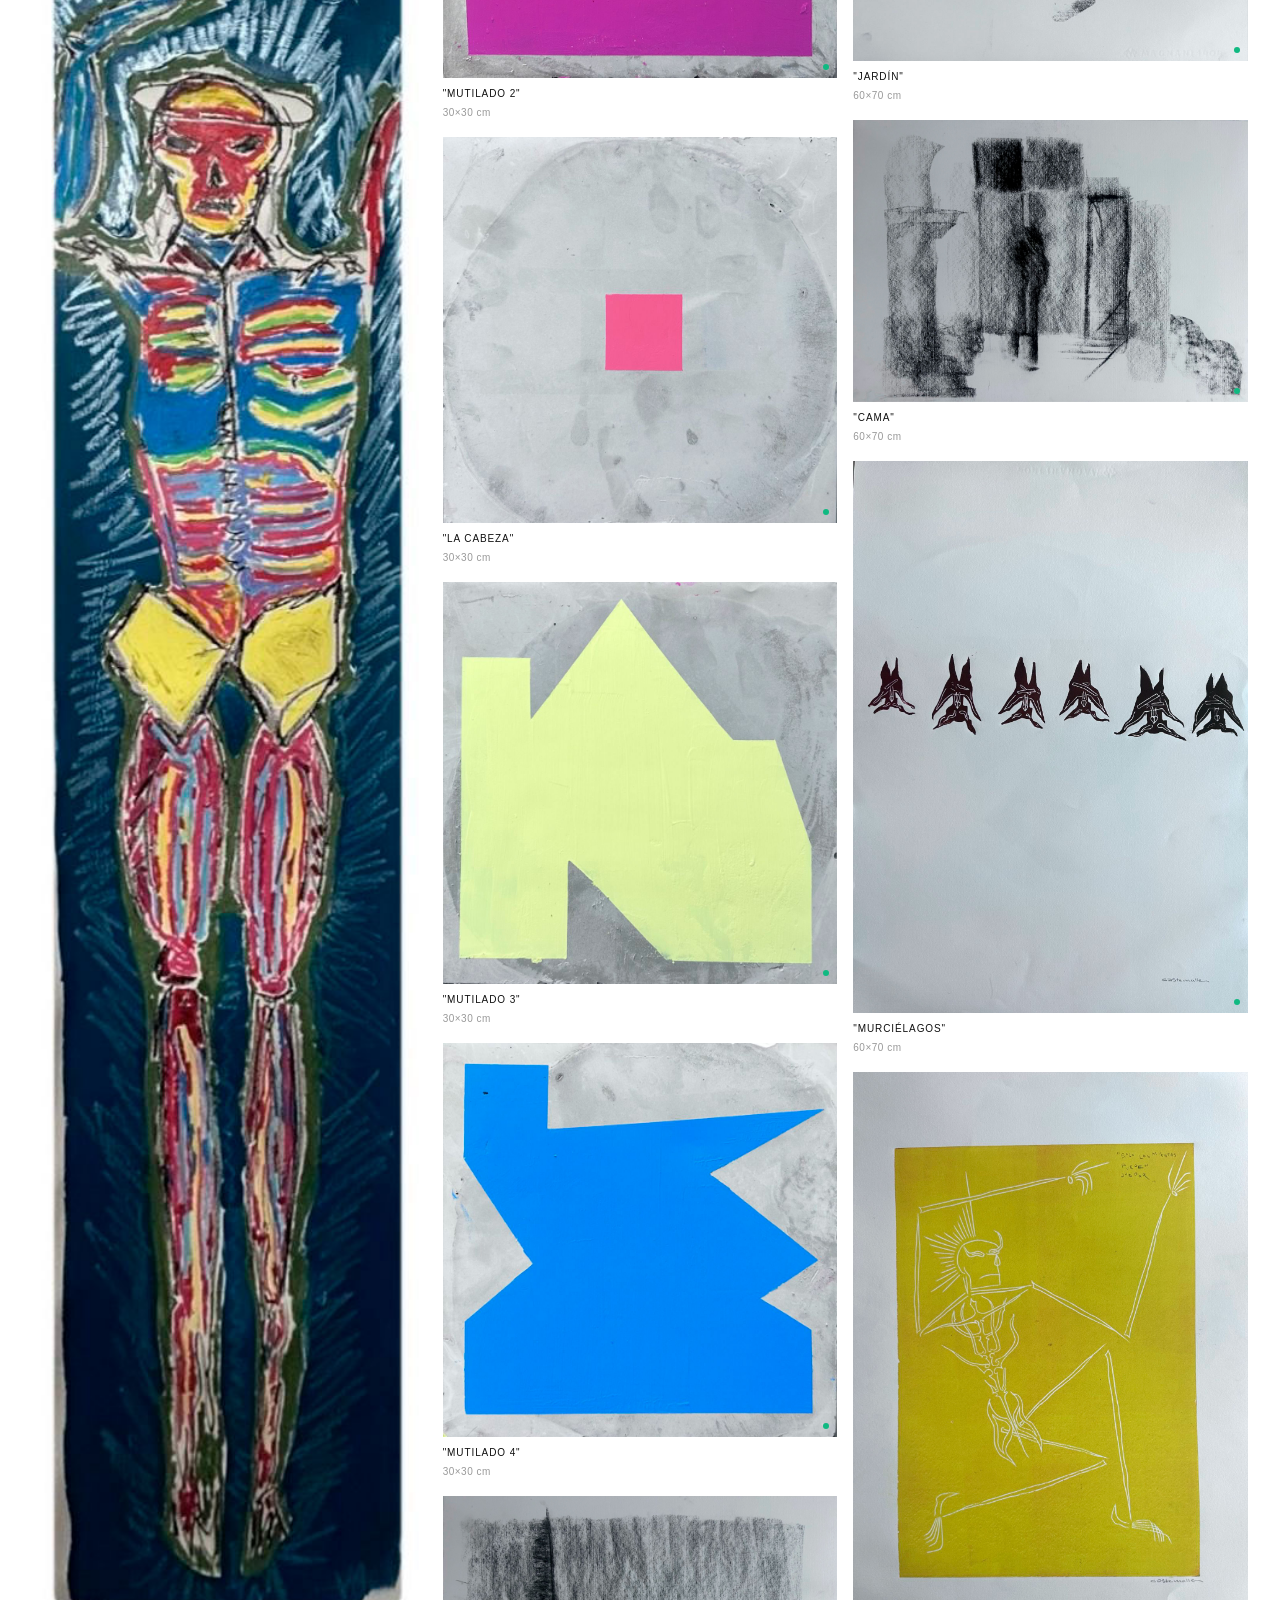
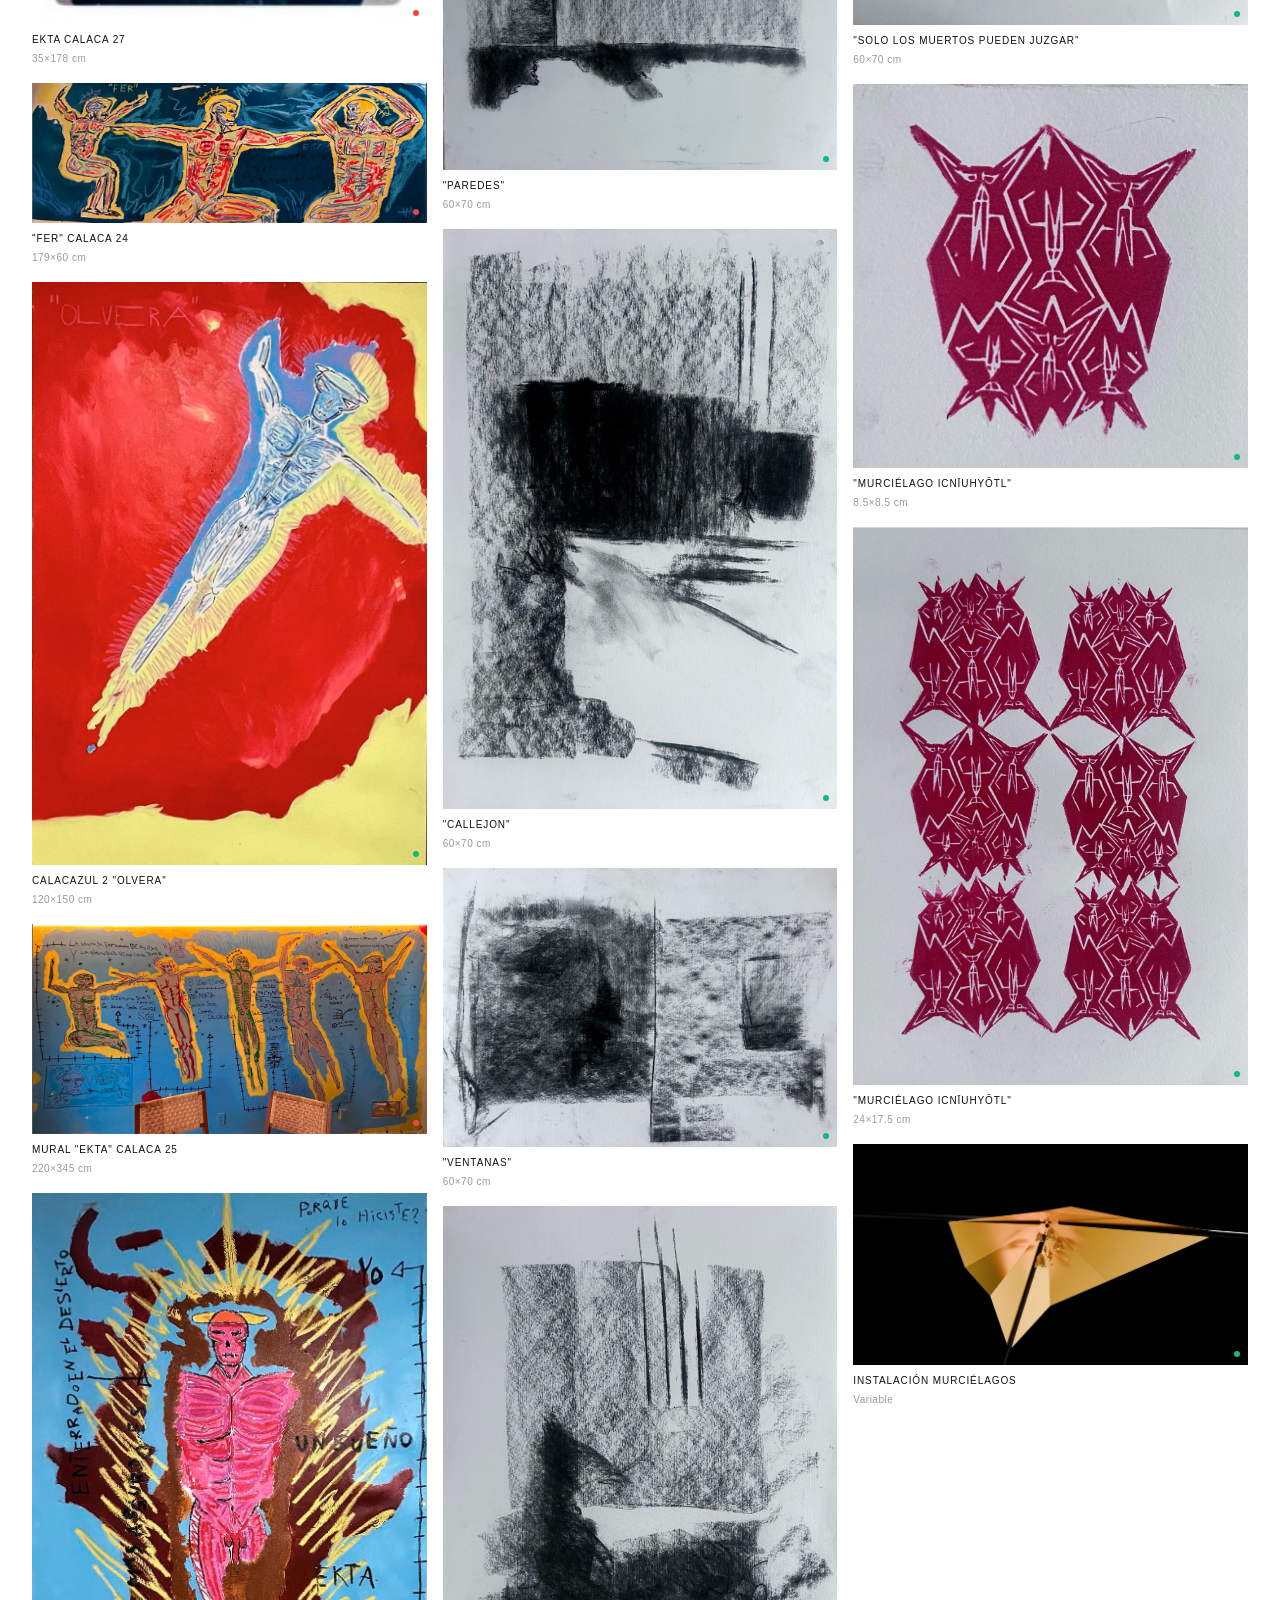
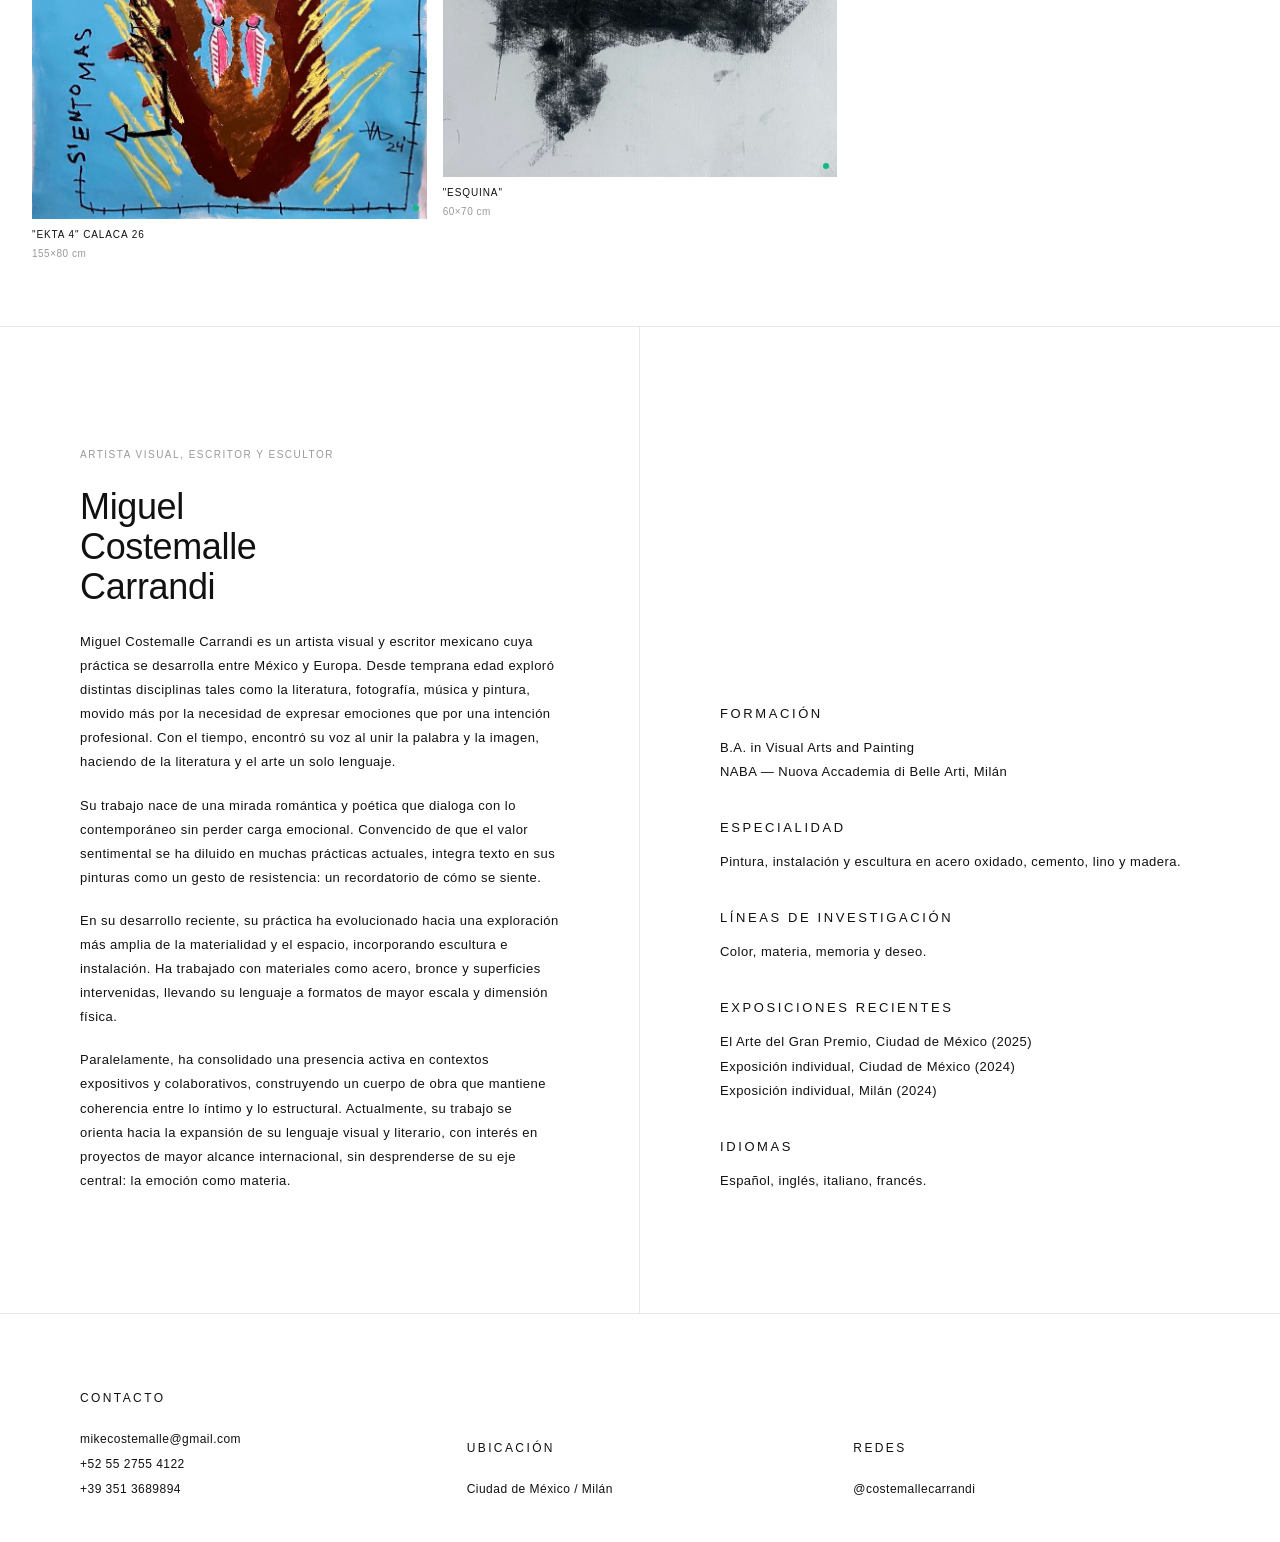
==== commit d49220ca: "Performance + SEO completo Performance: - script.js con defer (desbloquea render del HTML) - CSS min" ====
--- a/index.html
+++ b/index.html
@@ -5,49 +5,108 @@
   <meta name="viewport" content="width=device-width, initial-scale=1.0" />
 
   <!-- Primary SEO -->
-  <title>Miguel Costemalle Carrandi — Artista Visual</title>
-  <meta name="description" content="Portafolio de Miguel Costemalle Carrandi, artista visual, escritor y escultor mexicano. Pintura, dibujo, grabado y escultura entre México y Milán." />
-  <meta name="keywords" content="Miguel Costemalle Carrandi, artista visual, pintura, escultura, grabado, dibujo, arte mexicano, NABA Milán, arte contemporáneo" />
+  <title>Miguel Costemalle Carrandi | Pintura · Escultura · Grabado</title>
+  <meta name="description" content="Portafolio oficial de Miguel Costemalle Carrandi, artista visual mexicano egresado de NABA Milán. Pintura al óleo sobre lino, escultura en acero, grabado y dibujo al carbón. Ciudad de México y Milán." />
+  <meta name="keywords" content="Miguel Costemalle Carrandi, Costemalle artista, artista visual mexicano, pintura óleo lino, escultura acero bronce, grabado, dibujo carbón, arte contemporáneo México, NABA Milán, exposición arte Ciudad de México, artista plástico mexicano, instalación escultura" />
   <meta name="author" content="Miguel Costemalle Carrandi" />
+  <meta name="robots" content="index, follow, max-image-preview:large" />
+  <meta name="googlebot" content="index, follow" />
   <link rel="canonical" href="https://costemallecarrandi.github.io/costemallecarrandi/" />
+  <link rel="sitemap" type="application/xml" href="sitemap.xml" />
+
+  <!-- Preconnect -->
+  <link rel="preconnect" href="https://api.github.com" />
+  <link rel="dns-prefetch" href="https://api.github.com" />
 
   <!-- Open Graph -->
-  <meta property="og:type" content="website" />
+  <meta property="og:type" content="profile" />
   <meta property="og:url" content="https://costemallecarrandi.github.io/costemallecarrandi/" />
-  <meta property="og:title" content="Miguel Costemalle Carrandi — Artista Visual" />
-  <meta property="og:description" content="Portafolio de Miguel Costemalle Carrandi, artista visual, escritor y escultor mexicano. Pintura, dibujo, grabado y escultura entre México y Milán." />
+  <meta property="og:title" content="Miguel Costemalle Carrandi | Artista Visual" />
+  <meta property="og:description" content="Artista visual y escultor mexicano. Pintura al óleo, escultura en acero, grabado y dibujo. Egresado de NABA Milán. Obras disponibles." />
   <meta property="og:image" content="https://costemallecarrandi.github.io/costemallecarrandi/CALACAZUL%202%20OLVERA.jpg" />
+  <meta property="og:image:width" content="1200" />
+  <meta property="og:image:height" content="630" />
+  <meta property="og:image:alt" content="CALACAZUL 2 OLVERA — Miguel Costemalle Carrandi" />
   <meta property="og:locale" content="es_MX" />
   <meta property="og:site_name" content="Miguel Costemalle Carrandi" />
-
-  <!-- Twitter Card -->
+  <meta property="profile:first_name" content="Miguel" />
+  <meta property="profile:last_name" content="Costemalle Carrandi" />
+
+  <!-- Twitter / X Card -->
   <meta name="twitter:card" content="summary_large_image" />
-  <meta name="twitter:title" content="Miguel Costemalle Carrandi — Artista Visual" />
-  <meta name="twitter:description" content="Portafolio de Miguel Costemalle Carrandi, artista visual, escritor y escultor mexicano." />
+  <meta name="twitter:site" content="@costemallecarrandi" />
+  <meta name="twitter:creator" content="@costemallecarrandi" />
+  <meta name="twitter:title" content="Miguel Costemalle Carrandi | Artista Visual" />
+  <meta name="twitter:description" content="Artista visual y escultor mexicano. Pintura al óleo, escultura en acero, grabado y dibujo. Egresado de NABA Milán." />
   <meta name="twitter:image" content="https://costemallecarrandi.github.io/costemallecarrandi/CALACAZUL%202%20OLVERA.jpg" />
-
-  <!-- Structured Data -->
+  <meta name="twitter:image:alt" content="Obra de Miguel Costemalle Carrandi" />
+
+  <!-- Structured Data — WebSite + Person + VisualArtwork -->
   <script type="application/ld+json">
-  {
-    "@context": "https://schema.org",
-    "@type": "Person",
-    "name": "Miguel Costemalle Carrandi",
-    "jobTitle": "Artista visual, escritor y escultor",
-    "description": "Artista visual mexicano cuya práctica se desarrolla entre México y Europa. Pintura, escultura, grabado y dibujo.",
-    "url": "https://costemallecarrandi.github.io/costemallecarrandi/",
-    "sameAs": ["https://instagram.com/costemallecarrandi"],
-    "email": "mikecostemalle@gmail.com",
-    "knowsLanguage": ["es", "en", "it", "fr"],
-    "alumniOf": {
-      "@type": "EducationalOrganization",
-      "name": "NABA — Nuova Accademia di Belle Arti",
-      "address": { "@type": "PostalAddress", "addressLocality": "Milán" }
+  [
+    {
+      "@context": "https://schema.org",
+      "@type": "WebSite",
+      "@id": "https://costemallecarrandi.github.io/costemallecarrandi/#website",
+      "name": "Miguel Costemalle Carrandi",
+      "url": "https://costemallecarrandi.github.io/costemallecarrandi/",
+      "inLanguage": ["es", "en"],
+      "description": "Portafolio oficial del artista visual mexicano Miguel Costemalle Carrandi",
+      "author": { "@id": "https://costemallecarrandi.github.io/costemallecarrandi/#person" }
     },
-    "workLocation": [
-      { "@type": "Place", "name": "Ciudad de México" },
-      { "@type": "Place", "name": "Milán" }
-    ]
-  }
+    {
+      "@context": "https://schema.org",
+      "@type": "Person",
+      "@id": "https://costemallecarrandi.github.io/costemallecarrandi/#person",
+      "name": "Miguel Costemalle Carrandi",
+      "givenName": "Miguel",
+      "familyName": "Costemalle Carrandi",
+      "jobTitle": "Artista visual, escritor y escultor",
+      "description": "Artista visual y escritor mexicano cuya práctica se desarrolla entre México y Europa. Su trabajo integra pintura al óleo sobre lino, escultura en acero oxidado y bronce, grabado y dibujo al carbón. Exploración de color, materia, memoria y deseo.",
+      "url": "https://costemallecarrandi.github.io/costemallecarrandi/",
+      "email": "mikecostemalle@gmail.com",
+      "telephone": "+525527554122",
+      "nationality": { "@type": "Country", "name": "México" },
+      "sameAs": [
+        "https://instagram.com/costemallecarrandi",
+        "https://github.com/costemallecarrandi"
+      ],
+      "knowsLanguage": ["es", "en", "it", "fr"],
+      "hasOccupation": {
+        "@type": "Occupation",
+        "name": "Artista visual",
+        "occupationLocation": [
+          { "@type": "City", "name": "Ciudad de México" },
+          { "@type": "City", "name": "Milán" }
+        ]
+      },
+      "alumniOf": {
+        "@type": "EducationalOrganization",
+        "name": "NABA — Nuova Accademia di Belle Arti",
+        "url": "https://www.naba.it",
+        "address": { "@type": "PostalAddress", "addressLocality": "Milán", "addressCountry": "IT" }
+      },
+      "knowsAbout": ["Pintura al óleo", "Escultura en acero", "Grabado", "Dibujo al carbón", "Arte contemporáneo", "Instalación artística"],
+      "workLocation": [
+        { "@type": "Place", "name": "Ciudad de México", "address": { "@type": "PostalAddress", "addressCountry": "MX" } },
+        { "@type": "Place", "name": "Milán", "address": { "@type": "PostalAddress", "addressCountry": "IT" } }
+      ],
+      "award": [
+        "Exposición individual, Ciudad de México (2024)",
+        "Exposición individual, Milán (2024)",
+        "El Arte del Gran Premio, Ciudad de México (2025)"
+      ]
+    },
+    {
+      "@context": "https://schema.org",
+      "@type": "ProfilePage",
+      "mainEntity": { "@id": "https://costemallecarrandi.github.io/costemallecarrandi/#person" },
+      "url": "https://costemallecarrandi.github.io/costemallecarrandi/",
+      "name": "Portafolio — Miguel Costemalle Carrandi",
+      "description": "Portafolio oficial del artista visual mexicano Miguel Costemalle Carrandi",
+      "inLanguage": "es"
+    }
+  ]
   </script>
 
   <!-- Favicon -->
@@ -268,7 +327,7 @@
     </div>
   </footer>
 
-  <script src="script.js"></script>
+  <script defer src="script.js"></script>
   <script>
     if ('serviceWorker' in navigator) {
       navigator.serviceWorker.register('./sw.js').catch(() => {});
--- a/styles.css
+++ b/styles.css
@@ -1,879 +1 @@
-/* ============================================================
-   RESET & BASE
-   ============================================================ */
-*, *::before, *::after {
-  box-sizing: border-box;
-  margin: 0;
-  padding: 0;
-}
-
-:root {
-  --header-h:   60px;
-  --controls-h: 52px;
-  --ink:        #111;
-  --muted:      #999;
-  --border:     #e8e8e8;
-  --bg:         #fff;
-  --bg-controls: rgba(255,255,255,0.97);
-  --bg-header:   rgba(255,255,255,0.96);
-  --bg-grid:     #f5f5f5;
-  --bg-secondary:#fafafa;
-  --active-bg:   #111;
-  --active-fg:   #fff;
-  --font:   'Helvetica Neue', Helvetica, Arial, sans-serif;
-}
-
-@media (prefers-color-scheme: dark) {
-  :root {
-    --ink:        #f0f0f0;
-    --muted:      #b8b8b8;
-    --border:     #2a2a2a;
-    --bg:         #0c0c0c;
-    --bg-controls: rgba(12,12,12,0.97);
-    --bg-header:   rgba(12,12,12,0.96);
-    --bg-grid:     #1a1a1a;
-    --bg-secondary:#111;
-    --active-bg:   #303030;
-    --active-fg:   #f0f0f0;
-  }
-}
-
-html {
-  scroll-behavior: smooth;
-  background: var(--bg);
-}
-
-body {
-  font-family: var(--font);
-  background: var(--bg);
-  color: var(--ink);
-  font-size: 12px;
-  font-weight: 300;
-  letter-spacing: 0.04em;
-  line-height: 1.6;
-}
-
-a { color: inherit; text-decoration: none; }
-
-/* ============================================================
-   HEADER
-   ============================================================ */
-.header {
-  position: fixed;
-  top: 0; left: 0; right: 0;
-  height: var(--header-h);
-  display: flex;
-  align-items: center;
-  justify-content: space-between;
-  padding: 0 40px;
-  background: var(--bg-header);
-  backdrop-filter: blur(10px);
-  -webkit-backdrop-filter: blur(10px);
-  z-index: 200;
-  border-bottom: 1px solid var(--border);
-}
-
-.header-name {
-  font-size: 11px;
-  letter-spacing: 0.12em;
-  text-transform: uppercase;
-  font-weight: 600;
-  white-space: nowrap;
-}
-
-.header-nav {
-  display: flex;
-  gap: 32px;
-}
-
-.header-nav a {
-  font-size: 10px;
-  letter-spacing: 0.15em;
-  text-transform: uppercase;
-  color: var(--muted);
-  transition: color 0.25s;
-  font-weight: 500;
-}
-
-.header-nav a:hover { color: var(--ink); }
-
-/* Hamburger — hidden on desktop */
-.hamburger {
-  display: none;
-}
-
-/* Mobile nav panel — hidden by default */
-.mobile-nav {
-  display: none;
-}
-
-/* ============================================================
-   OBRA — CONTROLS BAR
-   ============================================================ */
-.obra-section {
-  background: var(--bg);
-  min-height: 100vh;
-  margin-top: var(--header-h);
-}
-
-.obra-controls {
-  position: sticky;
-  top: var(--header-h);
-  z-index: 100;
-  height: var(--controls-h);
-  display: flex;
-  align-items: center;
-  justify-content: space-between;
-  padding: 0 40px;
-  background: var(--bg-controls);
-  backdrop-filter: blur(8px);
-  -webkit-backdrop-filter: blur(8px);
-  border-bottom: 1px solid var(--border);
-  gap: 16px;
-}
-
-/* Category tabs */
-.cat-nav {
-  display: flex;
-  align-items: stretch;
-  height: 100%;
-  flex-shrink: 0;
-}
-
-.cat-btn {
-  background: none;
-  border: none;
-  border-bottom: 2px solid transparent;
-  font-family: var(--font);
-  font-size: 10px;
-  letter-spacing: 0.14em;
-  text-transform: uppercase;
-  color: var(--muted);
-  cursor: pointer;
-  padding: 0 18px;
-  height: 100%;
-  font-weight: 500;
-  white-space: nowrap;
-  transition: color 0.2s, border-color 0.2s;
-  margin-bottom: -1px;
-}
-
-.cat-btn.active {
-  color: var(--ink);
-  border-bottom-color: var(--ink);
-}
-
-.cat-btn:not(.active):hover { color: #444; }
-
-/* Right side of controls */
-.obra-controls-right {
-  display: flex;
-  align-items: center;
-  gap: 20px;
-  flex-shrink: 0;
-}
-
-/* Availability filter */
-.avail-filter {
-  display: flex;
-}
-
-.avail-btn {
-  background: none;
-  border: 1px solid var(--border);
-  font-family: var(--font);
-  font-size: 9px;
-  letter-spacing: 0.12em;
-  text-transform: uppercase;
-  color: var(--muted);
-  cursor: pointer;
-  padding: 5px 12px;
-  font-weight: 500;
-  white-space: nowrap;
-  margin-left: -1px;
-  display: flex;
-  align-items: center;
-  gap: 6px;
-  transition: all 0.18s;
-}
-
-.avail-btn:first-child { border-radius: 1px 0 0 1px; margin-left: 0; }
-.avail-btn:last-child  { border-radius: 0 1px 1px 0; }
-
-.avail-btn.active {
-  background: var(--active-bg);
-  color: var(--active-fg);
-  border-color: var(--active-bg);
-  z-index: 1;
-  position: relative;
-}
-
-.avail-btn-dot {
-  width: 5px;
-  height: 5px;
-  border-radius: 50%;
-  flex-shrink: 0;
-}
-
-/* View toggle */
-.view-toggle {
-  display: flex;
-  gap: 5px;
-}
-
-.view-btn {
-  background: none;
-  border: 1px solid var(--border);
-  width: 30px;
-  height: 30px;
-  display: flex;
-  align-items: center;
-  justify-content: center;
-  cursor: pointer;
-  color: var(--muted);
-  border-radius: 2px;
-  transition: all 0.18s;
-  padding: 0;
-}
-
-.view-btn.active {
-  background: var(--active-bg);
-  color: var(--active-fg);
-  border-color: var(--active-bg);
-}
-
-.view-btn:not(.active):hover {
-  color: var(--ink);
-  border-color: #bbb;
-}
-
-/* Mobile filter toggle button — hidden on desktop */
-.mobile-filter-btn {
-  display: none;
-}
-
-/* Mobile secondary menu — hidden by default */
-.controls-secondary {
-  display: none;
-}
-
-/* ============================================================
-   OBRA — SLIDESHOW VIEW
-   ============================================================ */
-.slide-view {
-  display: flex;
-  height: calc(100vh - var(--header-h) - var(--controls-h));
-  overflow: hidden;
-}
-
-/* Left: image area */
-.slide-area {
-  flex: 1;
-  min-width: 0;
-  position: relative;
-  display: flex;
-  align-items: center;
-  justify-content: center;
-  padding: 48px 72px;
-  border-right: 1px solid var(--border);
-  overflow: hidden;
-}
-
-.slide-img-wrap {
-  width: 100%;
-  height: 100%;
-  display: flex;
-  align-items: center;
-  justify-content: center;
-  position: relative;
-}
-
-.slide-img-wrap img {
-  max-width: 100%;
-  max-height: 100%;
-  width: auto;
-  height: auto;
-  object-fit: contain;
-  display: block;
-  transition: opacity 0.35s ease;
-}
-
-/* Main obra navigation arrows */
-.slide-arrow {
-  position: absolute;
-  top: 50%;
-  transform: translateY(-50%);
-  background: none;
-  border: none;
-  font-size: 20px;
-  color: var(--ink);
-  cursor: pointer;
-  padding: 16px 20px;
-  opacity: 0.15;
-  transition: opacity 0.2s;
-  z-index: 10;
-  font-family: var(--font);
-  line-height: 1;
-}
-
-.slide-arrow:hover { opacity: 0.7; }
-.slide-prev-obra { left: 0; }
-.slide-next-obra { right: 0; }
-
-/* Sub-image nav (multi-image obras like instalación) */
-.slide-sub-nav {
-  position: absolute;
-  bottom: 20px;
-  left: 50%;
-  transform: translateX(-50%);
-  display: flex;
-  align-items: center;
-  gap: 10px;
-  background: var(--ink);
-  border: none;
-  padding: 7px 16px;
-  white-space: nowrap;
-}
-
-.slide-sub-btn {
-  background: none;
-  border: none;
-  font-size: 20px;
-  cursor: pointer;
-  color: var(--bg);
-  padding: 0 2px;
-  opacity: 0.7;
-  transition: opacity 0.2s;
-  line-height: 1;
-}
-
-.slide-sub-btn:hover { opacity: 1; }
-
-.slide-sub-counter {
-  font-size: 10px;
-  letter-spacing: 0.12em;
-  color: var(--bg);
-  min-width: 36px;
-  text-align: center;
-  font-weight: 500;
-}
-
-/* Right: info panel */
-.slide-info {
-  width: 340px;
-  flex-shrink: 0;
-  padding: 56px 52px 72px;
-  display: flex;
-  flex-direction: column;
-  justify-content: flex-end;
-  gap: 10px;
-  overflow-y: auto;
-}
-
-.slide-counter {
-  font-size: 9px;
-  letter-spacing: 0.14em;
-  text-transform: uppercase;
-  color: var(--muted);
-  margin-bottom: 20px;
-}
-
-.slide-title {
-  font-size: 21px;
-  font-weight: 300;
-  letter-spacing: 0.01em;
-  line-height: 1.3;
-}
-
-.slide-meta {
-  font-size: 11px;
-  color: var(--muted);
-  letter-spacing: 0.06em;
-  line-height: 2.1;
-}
-
-.slide-meta span { display: block; }
-
-.slide-def {
-  font-size: 11px;
-  color: #666;
-  line-height: 1.75;
-  font-style: italic;
-}
-
-.slide-price {
-  font-size: 13px;
-  font-weight: 500;
-  color: var(--ink);
-  margin-top: 4px;
-}
-
-.slide-nota {
-  font-size: 11px;
-  color: var(--muted);
-  line-height: 1.7;
-}
-
-.slide-avail {
-  display: inline-flex;
-  align-items: center;
-  gap: 8px;
-  font-size: 9px;
-  letter-spacing: 0.14em;
-  text-transform: uppercase;
-  font-weight: 500;
-  color: var(--ink);
-  margin-top: 10px;
-}
-
-/* Availability dots — shared */
-.avail-dot, .grid-dot {
-  width: 6px;
-  height: 6px;
-  border-radius: 50%;
-  flex-shrink: 0;
-}
-
-.dot-green  { background: #10b981; }
-.dot-red    { background: #ef4444; }
-.dot-yellow { background: #f59e0b; }
-
-/* ============================================================
-   OBRA — GRID VIEW
-   ============================================================ */
-.grid-view {
-  padding: 24px 32px 64px;
-}
-
-.obra-grid {
-  columns: 4;
-  column-gap: 16px;
-}
-
-.grid-item {
-  break-inside: avoid;
-  margin-bottom: 16px;
-  cursor: pointer;
-}
-
-.grid-img-wrap {
-  width: 100%;
-  background: var(--bg-grid);
-  overflow: hidden;
-  position: relative;
-  margin-bottom: 8px;
-}
-
-.grid-img-wrap img {
-  width: 100%;
-  height: auto;
-  display: block;
-}
-
-
-.grid-dot {
-  position: absolute;
-  bottom: 8px;
-  right: 8px;
-  pointer-events: none;
-}
-
-.grid-caption {
-  display: flex;
-  flex-direction: column;
-  gap: 3px;
-}
-
-.grid-title {
-  font-size: 10px;
-  letter-spacing: 0.09em;
-  text-transform: uppercase;
-  color: var(--ink);
-  display: block;
-  white-space: nowrap;
-  overflow: hidden;
-  text-overflow: ellipsis;
-}
-
-.grid-dims {
-  font-size: 10px;
-  color: var(--muted);
-  letter-spacing: 0.05em;
-  display: block;
-}
-
-/* ============================================================
-   OBRA — EMPTY STATE
-   ============================================================ */
-.obra-empty {
-  display: flex;
-  align-items: center;
-  justify-content: center;
-  padding: 120px 40px;
-  font-size: 10px;
-  letter-spacing: 0.14em;
-  text-transform: uppercase;
-  color: var(--muted);
-}
-
-/* ============================================================
-   ARTISTA
-   ============================================================ */
-.artista-section {
-  display: grid;
-  grid-template-columns: 1fr 1fr;
-  background: var(--bg);
-  border-top: 1px solid var(--border);
-}
-
-.artista-left {
-  border-right: 1px solid var(--border);
-  padding: 120px 80px;
-  display: flex;
-  flex-direction: column;
-  justify-content: flex-end;
-}
-
-.artista-right {
-  padding: 120px 80px;
-  display: flex;
-  flex-direction: column;
-  justify-content: flex-end;
-  gap: 32px;
-}
-
-.artista-name {
-  font-size: 36px;
-  font-weight: 300;
-  letter-spacing: -0.01em;
-  line-height: 1.1;
-  margin-bottom: 24px;
-}
-
-.artista-role {
-  font-size: 10px;
-  color: var(--muted);
-  letter-spacing: 0.15em;
-  text-transform: uppercase;
-  margin-bottom: 24px;
-  font-weight: 500;
-}
-
-.artista-bio {
-  font-size: 13px;
-  color: var(--ink);
-  line-height: 1.85;
-  max-width: 500px;
-}
-
-.artista-block-title {
-  font-size: 10px;
-  letter-spacing: 0.2em;
-  text-transform: uppercase;
-  color: var(--muted);
-  margin-bottom: 10px;
-  font-weight: 500;
-}
-
-.artista-block p,
-.artista-block li {
-  font-size: 13px;
-  color: var(--ink);
-  line-height: 1.85;
-}
-
-.artista-block ul { list-style: none; }
-
-/* ============================================================
-   FOOTER
-   ============================================================ */
-.footer {
-  background: var(--bg);
-  border-top: 1px solid var(--border);
-  padding: 72px 80px 40px;
-  display: grid;
-  grid-template-columns: 1fr 1fr 1fr;
-  align-items: end;
-  gap: 40px;
-}
-
-.footer-col-title {
-  font-size: 10px;
-  letter-spacing: 0.2em;
-  text-transform: uppercase;
-  color: var(--muted);
-  margin-bottom: 16px;
-  font-weight: 500;
-}
-
-.footer-col p,
-.footer-col a {
-  font-size: 12px;
-  color: var(--ink);
-  line-height: 2.1;
-  display: block;
-  transition: opacity 0.25s;
-}
-
-.footer-col a:hover { opacity: 0.45; }
-
-.footer-copy {
-  grid-column: 1 / -1;
-  font-size: 10px;
-  color: var(--muted);
-  letter-spacing: 0.1em;
-  padding-top: 32px;
-  border-top: 1px solid var(--border);
-  margin-top: 8px;
-}
-
-/* ============================================================
-   RESPONSIVE
-   ============================================================ */
-
-/* ── Large desktop (> 1600px) ─── */
-@media (min-width: 1600px) {
-  .obra-grid { columns: 5; }
-  .slide-info { width: 380px; }
-}
-
-/* ── Medium desktop (≤ 1280px) ── */
-@media (max-width: 1280px) {
-  .obra-grid { columns: 3; }
-  .slide-info { width: 300px; padding: 48px 36px 64px; }
-}
-
-/* ── Tablet (≤ 1024px) ─────────── */
-@media (max-width: 1024px) {
-  .obra-grid { columns: 3; }
-  .artista-left, .artista-right { padding: 80px 40px; }
-  .footer { padding: 60px 40px 40px; }
-  .slide-area { padding: 40px 56px; }
-}
-
-/* ── Mobile (≤ 768px) ──────────── */
-@media (max-width: 768px) {
-  :root {
-    --controls-h: 44px;
-  }
-
-  .header { padding: 0 16px; }
-  .header-name { font-size: 9px; letter-spacing: 0.1em; }
-
-  /* Hide desktop nav, show hamburger */
-  .header-nav { display: none; }
-
-  .hamburger {
-    display: flex;
-    flex-direction: column;
-    justify-content: center;
-    gap: 5px;
-    flex-shrink: 0;
-    background: none;
-    border: none;
-    cursor: pointer;
-    padding: 4px 0 4px 16px;
-    width: 36px;
-  }
-
-  .hamburger span {
-    display: block;
-    width: 18px;
-    height: 1.2px;
-    background: var(--ink);
-    transition: transform 0.22s ease, opacity 0.22s ease;
-    transform-origin: center;
-  }
-
-  .hamburger.open span:nth-child(1) { transform: translateY(6.2px) rotate(45deg); }
-  .hamburger.open span:nth-child(2) { opacity: 0; transform: scaleX(0); }
-  .hamburger.open span:nth-child(3) { transform: translateY(-6.2px) rotate(-45deg); }
-
-  /* Mobile nav panel */
-  .mobile-nav {
-    display: flex;
-    flex-direction: column;
-    position: fixed;
-    top: var(--header-h);
-    left: 0; right: 0;
-    background: var(--bg-header);
-    backdrop-filter: blur(10px);
-    -webkit-backdrop-filter: blur(10px);
-    border-bottom: 1px solid var(--border);
-    z-index: 190;
-    padding: 0 24px;
-    max-height: 0;
-    overflow: hidden;
-    transition: max-height 0.28s cubic-bezier(0.4, 0, 0.2, 1),
-                padding 0.28s ease;
-  }
-
-  .mobile-nav.open {
-    max-height: 200px;
-    padding: 12px 24px 16px;
-  }
-
-  .mobile-nav-link {
-    font-family: var(--font);
-    font-size: 11px;
-    letter-spacing: 0.18em;
-    text-transform: uppercase;
-    color: var(--ink);
-    font-weight: 500;
-    padding: 12px 0;
-    border-bottom: 1px solid var(--border);
-    display: block;
-    transition: opacity 0.2s;
-  }
-
-  .mobile-nav-link:last-child { border-bottom: none; }
-  .mobile-nav-link:hover { opacity: 0.5; }
-
-  /* Controls: single row with cat-nav + filter button */
-  .obra-controls {
-    height: var(--controls-h);
-    padding: 0;
-    gap: 0;
-  }
-
-  .cat-nav {
-    flex: 1;
-    min-width: 0;
-    height: 44px;
-    overflow-x: auto;
-    overflow-y: hidden;
-    padding: 0 12px;
-    scrollbar-width: none;
-    -ms-overflow-style: none;
-  }
-
-  .cat-nav::-webkit-scrollbar { display: none; }
-
-  .cat-nav {
-    -webkit-mask-image: linear-gradient(to right, black 80%, transparent 100%);
-    mask-image: linear-gradient(to right, black 80%, transparent 100%);
-  }
-
-  .cat-btn {
-    height: 44px;
-    padding: 0 12px;
-    font-size: 9px;
-  }
-
-  /* Hide desktop right controls */
-  .obra-controls-right { display: none; }
-
-  /* Show mobile filter button */
-  .mobile-filter-btn {
-    display: flex;
-    align-items: center;
-    justify-content: center;
-    flex-shrink: 0;
-    width: 44px;
-    height: 44px;
-    background: none;
-    border: none;
-    border-left: 1px solid var(--border);
-    color: var(--muted);
-    cursor: pointer;
-    transition: color 0.2s, background 0.2s;
-  }
-
-  .mobile-filter-btn.active {
-    color: var(--ink);
-    background: var(--bg-grid);
-  }
-
-  /* Secondary menu panel */
-  .controls-secondary {
-    display: flex;
-    align-items: center;
-    justify-content: space-between;
-    padding: 0 14px;
-    height: 0;
-    overflow: hidden;
-    background: var(--bg-secondary);
-    border-bottom: 0px solid var(--border);
-    transition: height 0.25s ease, border-bottom-width 0.25s ease;
-  }
-
-  .controls-secondary.open {
-    height: 48px;
-    border-bottom-width: 1px;
-  }
-
-  .controls-secondary .avail-filter { display: flex; }
-  .controls-secondary .avail-btn { font-size: 9px; padding: 5px 10px; }
-
-  /* Slideshow: stacked */
-  .slide-view {
-    flex-direction: column;
-    height: auto;
-    min-height: calc(100svh - var(--header-h) - var(--controls-h));
-  }
-
-  .slide-area {
-    border-right: none;
-    border-bottom: 1px solid var(--border);
-    height: 65vw;
-    min-height: 220px;
-    padding: 16px 44px;
-    flex-shrink: 0;
-  }
-
-  .slide-arrow { font-size: 16px; padding: 10px 12px; }
-
-  .slide-info {
-    width: 100%;
-    padding: 28px 20px 44px;
-    justify-content: flex-start;
-  }
-
-  .slide-counter { margin-bottom: 10px; }
-  .slide-title { font-size: 17px; }
-
-
-  /* Grid: 2 columns masonry */
-  .obra-grid {
-    columns: 2;
-    column-gap: 10px;
-  }
-
-  .grid-item { margin-bottom: 10px; }
-
-  .grid-view { padding: 14px 14px 56px; }
-
-  .grid-title { font-size: 9px; }
-  .grid-dims  { font-size: 9px; }
-
-  /* Artista */
-  .artista-section { grid-template-columns: 1fr; }
-
-  .artista-left {
-    border-right: none;
-    border-bottom: 1px solid var(--border);
-    padding: 64px 20px;
-  }
-
-  .artista-right { padding: 64px 20px; }
-
-  /* Footer */
-  .footer {
-    grid-template-columns: 1fr 1fr;
-    padding: 48px 20px 36px;
-  }
-}
-
-/* ── Small mobile (≤ 480px) ─────── */
-@media (max-width: 480px) {
-  .artista-name { font-size: 28px; }
-
-  .obra-grid { columns: 2; column-gap: 8px; }
-  .grid-item { margin-bottom: 8px; }
-  .grid-view { padding: 10px 10px 48px; }
-
-  .footer {
-    grid-template-columns: 1fr;
-    gap: 28px;
-  }
-}
+*,*::before,*::after{box-sizing:border-box;margin:0;padding:0}:root{--header-h:60px;--controls-h:52px;--ink:#111;--muted:#999;--border:#e8e8e8;--bg:#fff;--bg-controls:rgba(255,255,255,0.97);--bg-header:rgba(255,255,255,0.96);--bg-grid:#f5f5f5;--bg-secondary:#fafafa;--active-bg:#111;--active-fg:#fff;--font:'Helvetica Neue',Helvetica,Arial,sans-serif}@media (prefers-color-scheme:dark){:root{--ink:#f0f0f0;--muted:#b8b8b8;--border:#2a2a2a;--bg:#0c0c0c;--bg-controls:rgba(12,12,12,0.97);--bg-header:rgba(12,12,12,0.96);--bg-grid:#1a1a1a;--bg-secondary:#111;--active-bg:#303030;--active-fg:#f0f0f0}}html{scroll-behavior:smooth;background:var(--bg)}body{font-family:var(--font);background:var(--bg);color:var(--ink);font-size:12px;font-weight:300;letter-spacing:0.04em;line-height:1.6}a{color:inherit;text-decoration:none}.header{position:fixed;top:0;left:0;right:0;height:var(--header-h);display:flex;align-items:center;justify-content:space-between;padding:0 40px;background:var(--bg-header);backdrop-filter:blur(10px);-webkit-backdrop-filter:blur(10px);z-index:200;border-bottom:1px solid var(--border)}.header-name{font-size:11px;letter-spacing:0.12em;text-transform:uppercase;font-weight:600;white-space:nowrap}.header-nav{display:flex;gap:32px}.header-nav a{font-size:10px;letter-spacing:0.15em;text-transform:uppercase;color:var(--muted);transition:color 0.25s;font-weight:500}.header-nav a:hover{color:var(--ink)}.hamburger{display:none}.mobile-nav{display:none}.obra-section{background:var(--bg);min-height:100vh;margin-top:var(--header-h)}.obra-controls{position:sticky;top:var(--header-h);z-index:100;height:var(--controls-h);display:flex;align-items:center;justify-content:space-between;padding:0 40px;background:var(--bg-controls);backdrop-filter:blur(8px);-webkit-backdrop-filter:blur(8px);border-bottom:1px solid var(--border);gap:16px}.cat-nav{display:flex;align-items:stretch;height:100%;flex-shrink:0}.cat-btn{background:none;border:none;border-bottom:2px solid transparent;font-family:var(--font);font-size:10px;letter-spacing:0.14em;text-transform:uppercase;color:var(--muted);cursor:pointer;padding:0 18px;height:100%;font-weight:500;white-space:nowrap;transition:color 0.2s,border-color 0.2s;margin-bottom:-1px}.cat-btn.active{color:var(--ink);border-bottom-color:var(--ink)}.cat-btn:not(.active):hover{color:#444}.obra-controls-right{display:flex;align-items:center;gap:20px;flex-shrink:0}.avail-filter{display:flex}.avail-btn{background:none;border:1px solid var(--border);font-family:var(--font);font-size:9px;letter-spacing:0.12em;text-transform:uppercase;color:var(--muted);cursor:pointer;padding:5px 12px;font-weight:500;white-space:nowrap;margin-left:-1px;display:flex;align-items:center;gap:6px;transition:all 0.18s}.avail-btn:first-child{border-radius:1px 0 0 1px;margin-left:0}.avail-btn:last-child{border-radius:0 1px 1px 0}.avail-btn.active{background:var(--active-bg);color:var(--active-fg);border-color:var(--active-bg);z-index:1;position:relative}.avail-btn-dot{width:5px;height:5px;border-radius:50%;flex-shrink:0}.view-toggle{display:flex;gap:5px}.view-btn{background:none;border:1px solid var(--border);width:30px;height:30px;display:flex;align-items:center;justify-content:center;cursor:pointer;color:var(--muted);border-radius:2px;transition:all 0.18s;padding:0}.view-btn.active{background:var(--active-bg);color:var(--active-fg);border-color:var(--active-bg)}.view-btn:not(.active):hover{color:var(--ink);border-color:#bbb}.mobile-filter-btn{display:none}.controls-secondary{display:none}.slide-view{display:flex;height:calc(100vh - var(--header-h) - var(--controls-h));overflow:hidden}.slide-area{flex:1;min-width:0;position:relative;display:flex;align-items:center;justify-content:center;padding:48px 72px;border-right:1px solid var(--border);overflow:hidden}.slide-img-wrap{width:100%;height:100%;display:flex;align-items:center;justify-content:center;position:relative}.slide-img-wrap img{max-width:100%;max-height:100%;width:auto;height:auto;object-fit:contain;display:block;transition:opacity 0.35s ease}.slide-arrow{position:absolute;top:50%;transform:translateY(-50%);background:none;border:none;font-size:20px;color:var(--ink);cursor:pointer;padding:16px 20px;opacity:0.15;transition:opacity 0.2s;z-index:10;font-family:var(--font);line-height:1}.slide-arrow:hover{opacity:0.7}.slide-prev-obra{left:0}.slide-next-obra{right:0}.slide-sub-nav{position:absolute;bottom:20px;left:50%;transform:translateX(-50%);display:flex;align-items:center;gap:10px;background:var(--ink);border:none;padding:7px 16px;white-space:nowrap}.slide-sub-btn{background:none;border:none;font-size:20px;cursor:pointer;color:var(--bg);padding:0 2px;opacity:0.7;transition:opacity 0.2s;line-height:1}.slide-sub-btn:hover{opacity:1}.slide-sub-counter{font-size:10px;letter-spacing:0.12em;color:var(--bg);min-width:36px;text-align:center;font-weight:500}.slide-info{width:340px;flex-shrink:0;padding:56px 52px 72px;display:flex;flex-direction:column;justify-content:flex-end;gap:10px;overflow-y:auto}.slide-counter{font-size:9px;letter-spacing:0.14em;text-transform:uppercase;color:var(--muted);margin-bottom:20px}.slide-title{font-size:21px;font-weight:300;letter-spacing:0.01em;line-height:1.3}.slide-meta{font-size:11px;color:var(--muted);letter-spacing:0.06em;line-height:2.1}.slide-meta span{display:block}.slide-def{font-size:11px;color:#666;line-height:1.75;font-style:italic}.slide-price{font-size:13px;font-weight:500;color:var(--ink);margin-top:4px}.slide-nota{font-size:11px;color:var(--muted);line-height:1.7}.slide-avail{display:inline-flex;align-items:center;gap:8px;font-size:9px;letter-spacing:0.14em;text-transform:uppercase;font-weight:500;color:var(--ink);margin-top:10px}.avail-dot,.grid-dot{width:6px;height:6px;border-radius:50%;flex-shrink:0}.dot-green{background:#10b981}.dot-red{background:#ef4444}.dot-yellow{background:#f59e0b}.grid-view{padding:24px 32px 64px}.obra-grid{columns:4;column-gap:16px}.grid-item{break-inside:avoid;margin-bottom:16px;cursor:pointer}.grid-img-wrap{width:100%;background:var(--bg-grid);overflow:hidden;position:relative;margin-bottom:8px}.grid-img-wrap img{width:100%;height:auto;display:block}.grid-dot{position:absolute;bottom:8px;right:8px;pointer-events:none}.grid-caption{display:flex;flex-direction:column;gap:3px}.grid-title{font-size:10px;letter-spacing:0.09em;text-transform:uppercase;color:var(--ink);display:block;white-space:nowrap;overflow:hidden;text-overflow:ellipsis}.grid-dims{font-size:10px;color:var(--muted);letter-spacing:0.05em;display:block}.obra-empty{display:flex;align-items:center;justify-content:center;padding:120px 40px;font-size:10px;letter-spacing:0.14em;text-transform:uppercase;color:var(--muted)}.artista-section{display:grid;grid-template-columns:1fr 1fr;background:var(--bg);border-top:1px solid var(--border)}.artista-left{border-right:1px solid var(--border);padding:120px 80px;display:flex;flex-direction:column;justify-content:flex-end}.artista-right{padding:120px 80px;display:flex;flex-direction:column;justify-content:flex-end;gap:32px}.artista-name{font-size:36px;font-weight:300;letter-spacing:-0.01em;line-height:1.1;margin-bottom:24px}.artista-role{font-size:10px;color:var(--muted);letter-spacing:0.15em;text-transform:uppercase;margin-bottom:24px;font-weight:500}.artista-bio{font-size:13px;color:var(--ink);line-height:1.85;max-width:500px}.artista-block-title{font-size:10px;letter-spacing:0.2em;text-transform:uppercase;color:var(--muted);margin-bottom:10px;font-weight:500}.artista-block p,.artista-block li{font-size:13px;color:var(--ink);line-height:1.85}.artista-block ul{list-style:none}.footer{background:var(--bg);border-top:1px solid var(--border);padding:72px 80px 40px;display:grid;grid-template-columns:1fr 1fr 1fr;align-items:end;gap:40px}.footer-col-title{font-size:10px;letter-spacing:0.2em;text-transform:uppercase;color:var(--muted);margin-bottom:16px;font-weight:500}.footer-col p,.footer-col a{font-size:12px;color:var(--ink);line-height:2.1;display:block;transition:opacity 0.25s}.footer-col a:hover{opacity:0.45}.footer-copy{grid-column:1 / -1;font-size:10px;color:var(--muted);letter-spacing:0.1em;padding-top:32px;border-top:1px solid var(--border);margin-top:8px}@media (min-width:1600px){.obra-grid{columns:5}.slide-info{width:380px}}@media (max-width:1280px){.obra-grid{columns:3}.slide-info{width:300px;padding:48px 36px 64px}}@media (max-width:1024px){.obra-grid{columns:3}.artista-left,.artista-right{padding:80px 40px}.footer{padding:60px 40px 40px}.slide-area{padding:40px 56px}}@media (max-width:768px){:root{--controls-h:44px}.header{padding:0 16px}.header-name{font-size:9px;letter-spacing:0.1em}.header-nav{display:none}.hamburger{display:flex;flex-direction:column;justify-content:center;gap:5px;flex-shrink:0;background:none;border:none;cursor:pointer;padding:4px 0 4px 16px;width:36px}.hamburger span{display:block;width:18px;height:1.2px;background:var(--ink);transition:transform 0.22s ease,opacity 0.22s ease;transform-origin:center}.hamburger.open span:nth-child(1){transform:translateY(6.2px) rotate(45deg)}.hamburger.open span:nth-child(2){opacity:0;transform:scaleX(0)}.hamburger.open span:nth-child(3){transform:translateY(-6.2px) rotate(-45deg)}.mobile-nav{display:flex;flex-direction:column;position:fixed;top:var(--header-h);left:0;right:0;background:var(--bg-header);backdrop-filter:blur(10px);-webkit-backdrop-filter:blur(10px);border-bottom:1px solid var(--border);z-index:190;padding:0 24px;max-height:0;overflow:hidden;transition:max-height 0.28s cubic-bezier(0.4,0,0.2,1),padding 0.28s ease}.mobile-nav.open{max-height:200px;padding:12px 24px 16px}.mobile-nav-link{font-family:var(--font);font-size:11px;letter-spacing:0.18em;text-transform:uppercase;color:var(--ink);font-weight:500;padding:12px 0;border-bottom:1px solid var(--border);display:block;transition:opacity 0.2s}.mobile-nav-link:last-child{border-bottom:none}.mobile-nav-link:hover{opacity:0.5}.obra-controls{height:var(--controls-h);padding:0;gap:0}.cat-nav{flex:1;min-width:0;height:44px;overflow-x:auto;overflow-y:hidden;padding:0 12px;scrollbar-width:none;-ms-overflow-style:none}.cat-nav::-webkit-scrollbar{display:none}.cat-nav{-webkit-mask-image:linear-gradient(to right,black 80%,transparent 100%);mask-image:linear-gradient(to right,black 80%,transparent 100%)}.cat-btn{height:44px;padding:0 12px;font-size:9px}.obra-controls-right{display:none}.mobile-filter-btn{display:flex;align-items:center;justify-content:center;flex-shrink:0;width:44px;height:44px;background:none;border:none;border-left:1px solid var(--border);color:var(--muted);cursor:pointer;transition:color 0.2s,background 0.2s}.mobile-filter-btn.active{color:var(--ink);background:var(--bg-grid)}.controls-secondary{display:flex;align-items:center;justify-content:space-between;padding:0 14px;height:0;overflow:hidden;background:var(--bg-secondary);border-bottom:0px solid var(--border);transition:height 0.25s ease,border-bottom-width 0.25s ease}.controls-secondary.open{height:48px;border-bottom-width:1px}.controls-secondary .avail-filter{display:flex}.controls-secondary .avail-btn{font-size:9px;padding:5px 10px}.slide-view{flex-direction:column;height:auto;min-height:calc(100svh - var(--header-h) - var(--controls-h))}.slide-area{border-right:none;border-bottom:1px solid var(--border);height:65vw;min-height:220px;padding:16px 44px;flex-shrink:0}.slide-arrow{font-size:16px;padding:10px 12px}.slide-info{width:100%;padding:28px 20px 44px;justify-content:flex-start}.slide-counter{margin-bottom:10px}.slide-title{font-size:17px}.obra-grid{columns:2;column-gap:10px}.grid-item{margin-bottom:10px}.grid-view{padding:14px 14px 56px}.grid-title{font-size:9px}.grid-dims{font-size:9px}.artista-section{grid-template-columns:1fr}.artista-left{border-right:none;border-bottom:1px solid var(--border);padding:64px 20px}.artista-right{padding:64px 20px}.footer{grid-template-columns:1fr 1fr;padding:48px 20px 36px}}@media (max-width:480px){.artista-name{font-size:28px}.obra-grid{columns:2;column-gap:8px}.grid-item{margin-bottom:8px}.grid-view{padding:10px 10px 48px}.footer{grid-template-columns:1fr;gap:28px}}
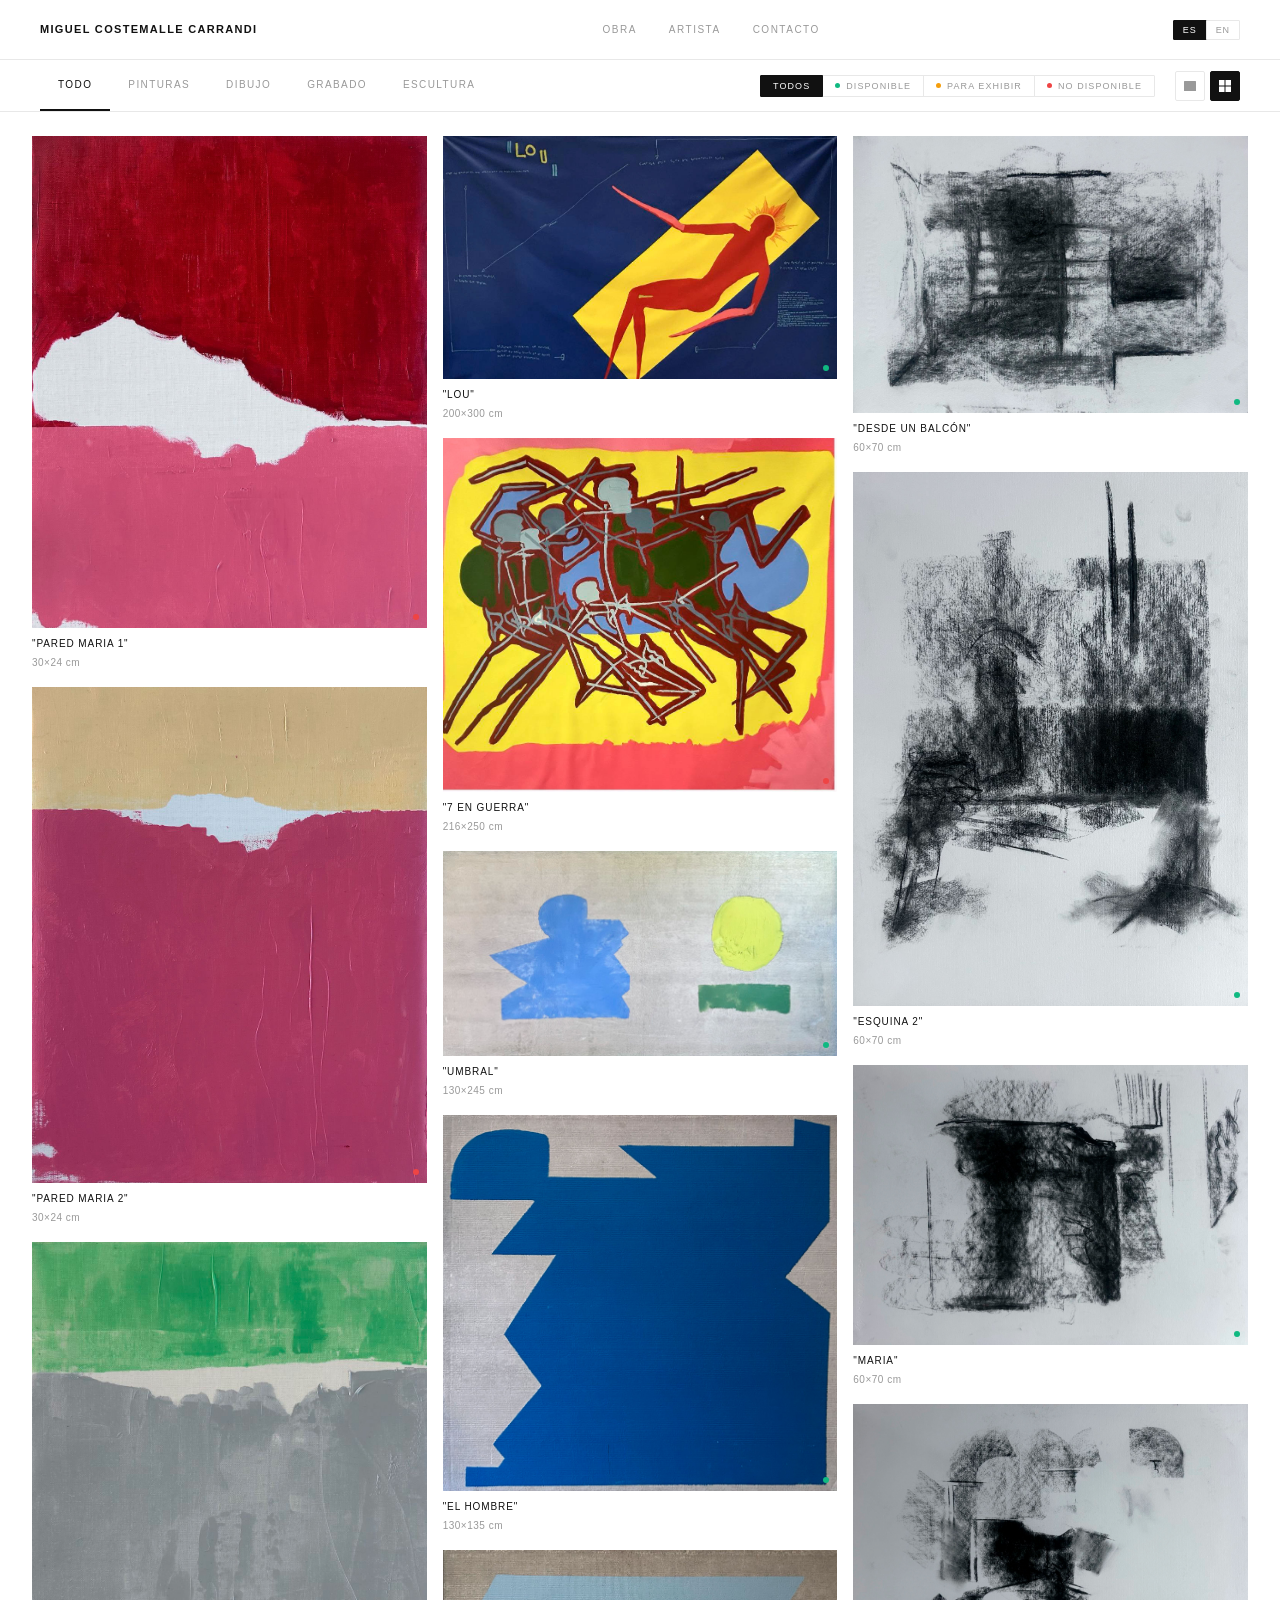
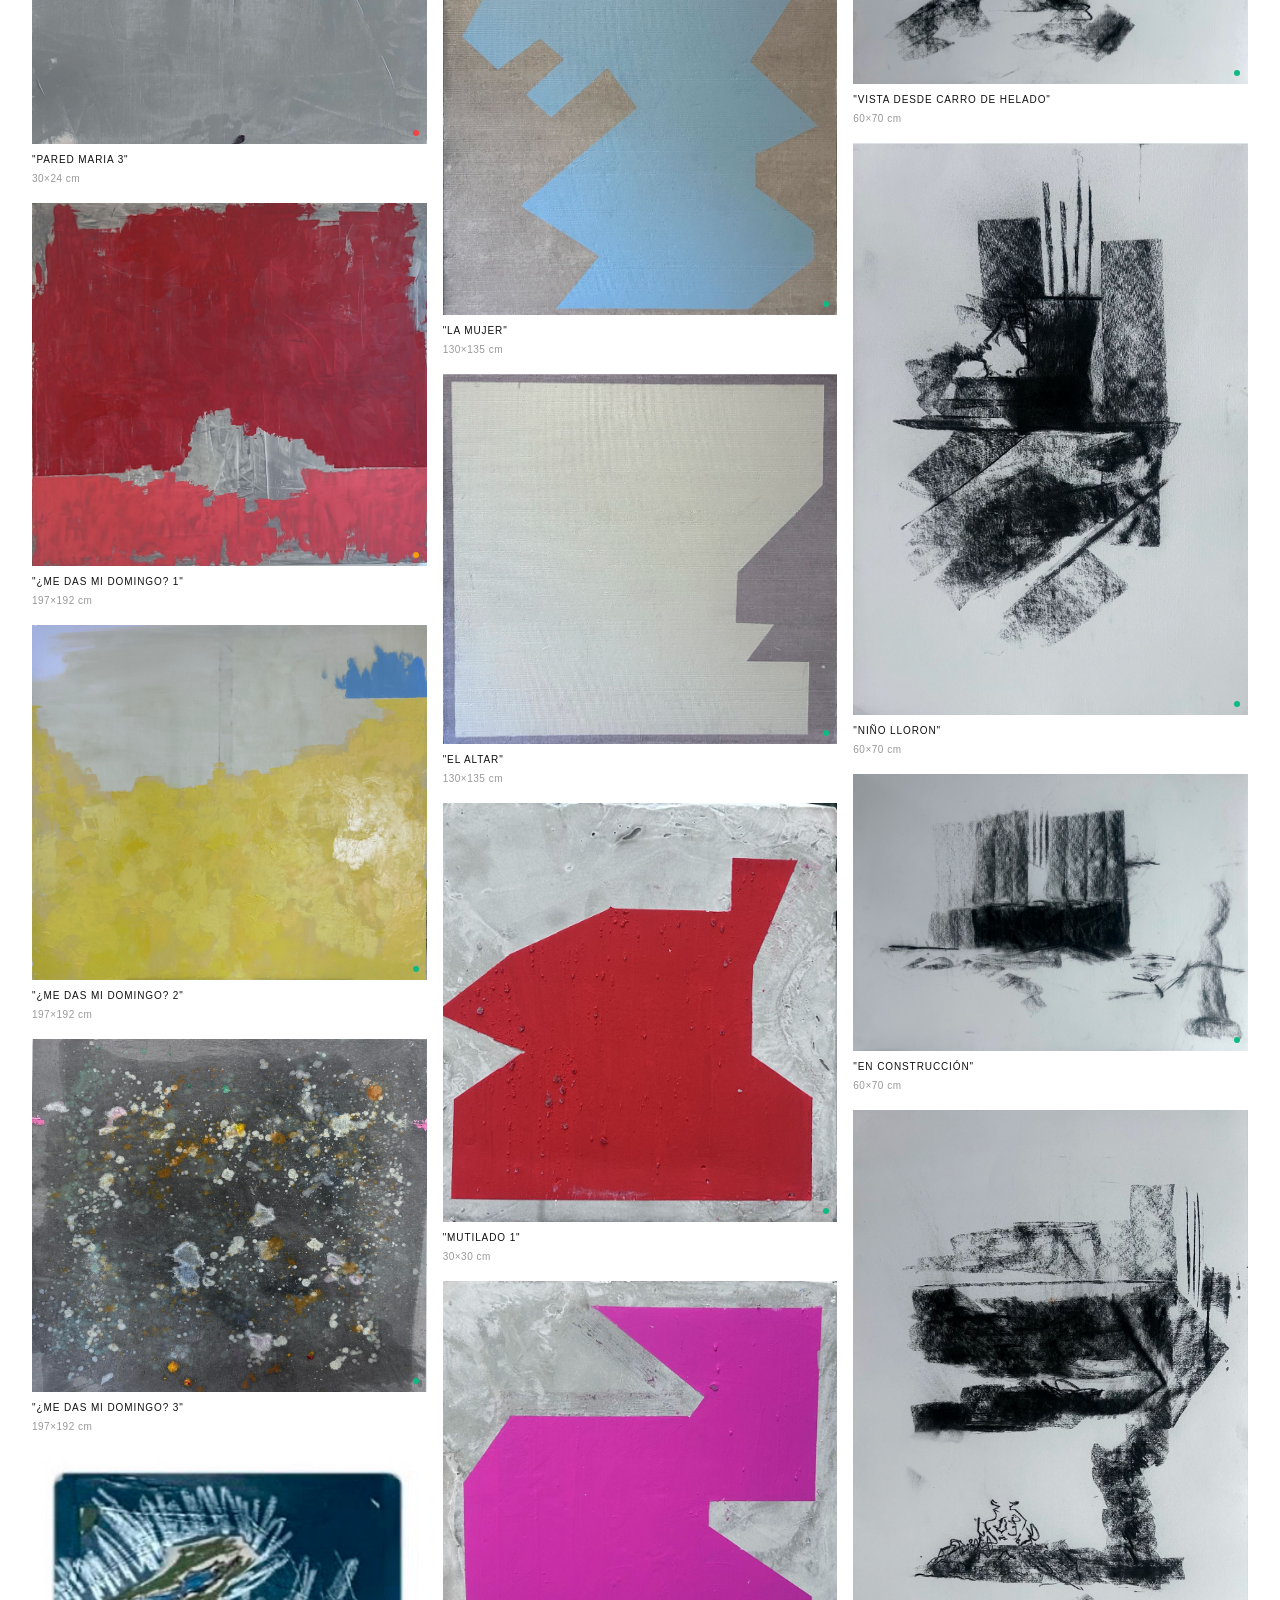
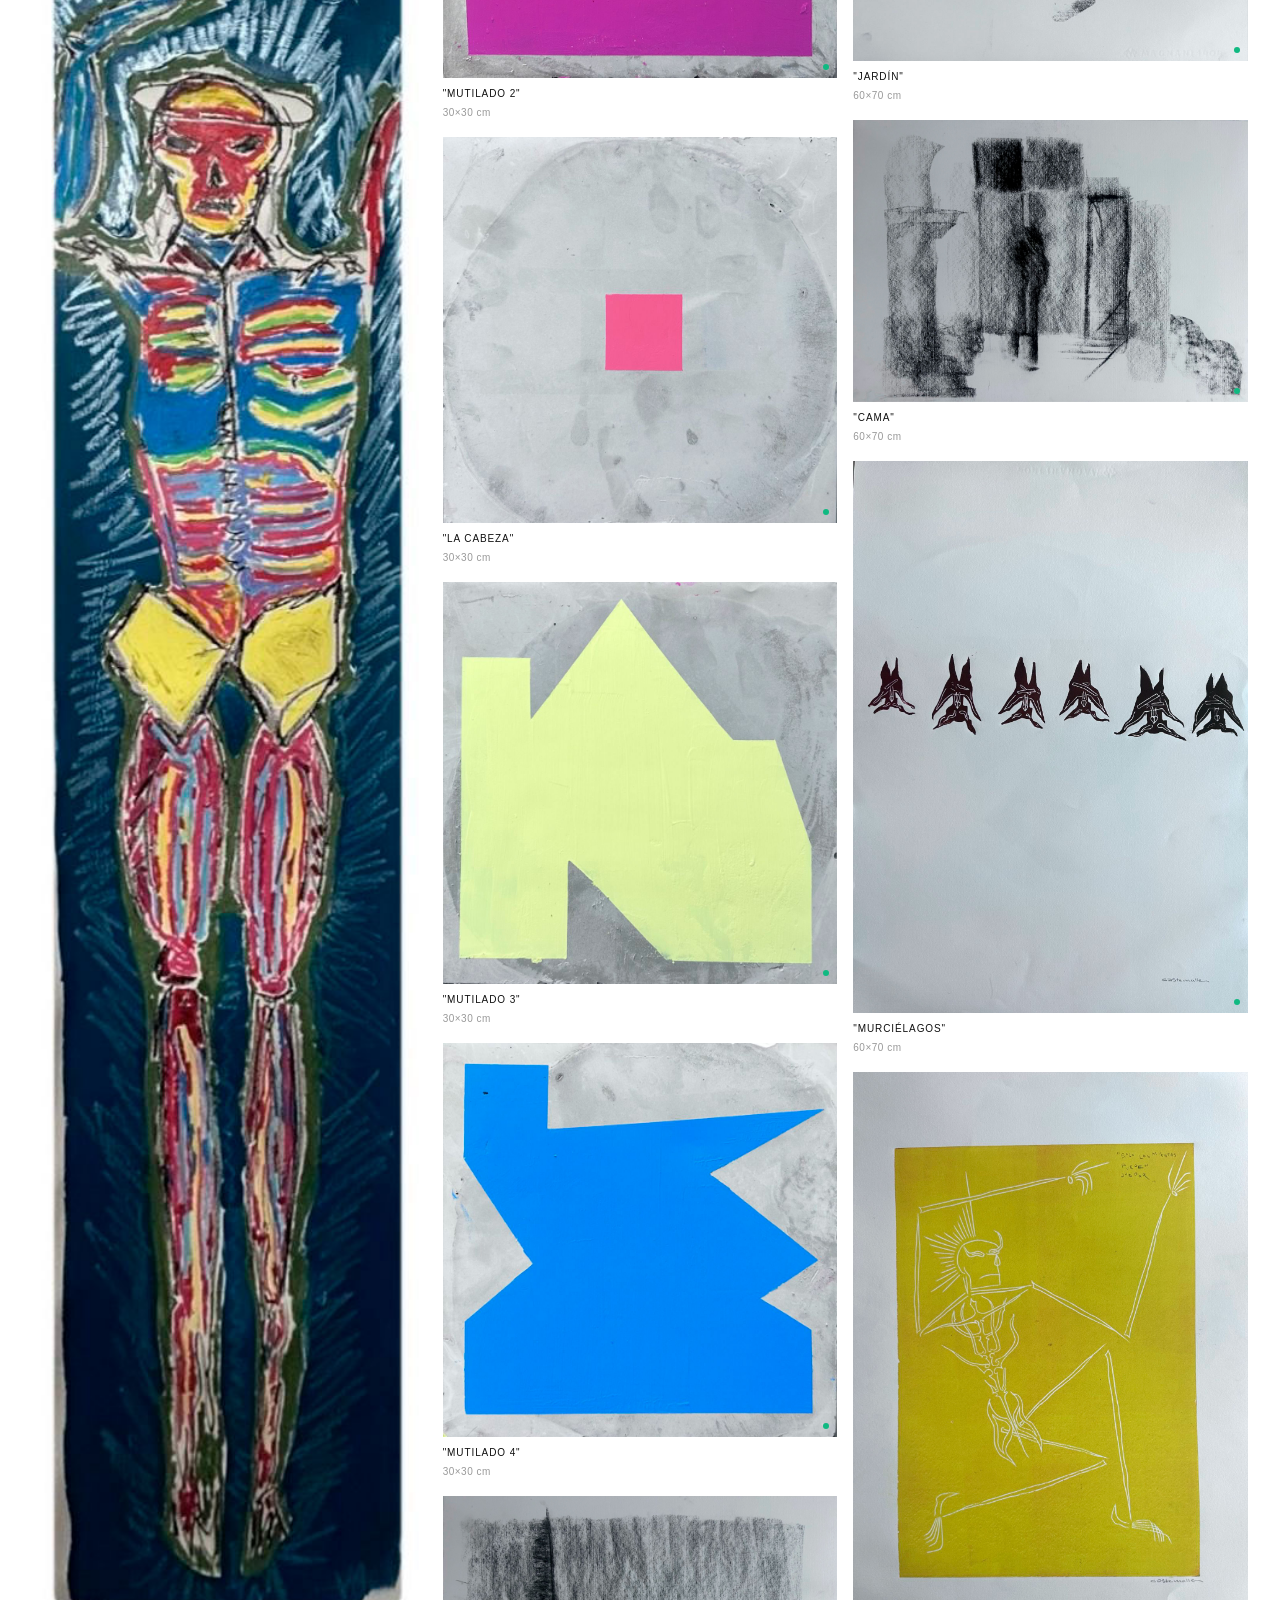
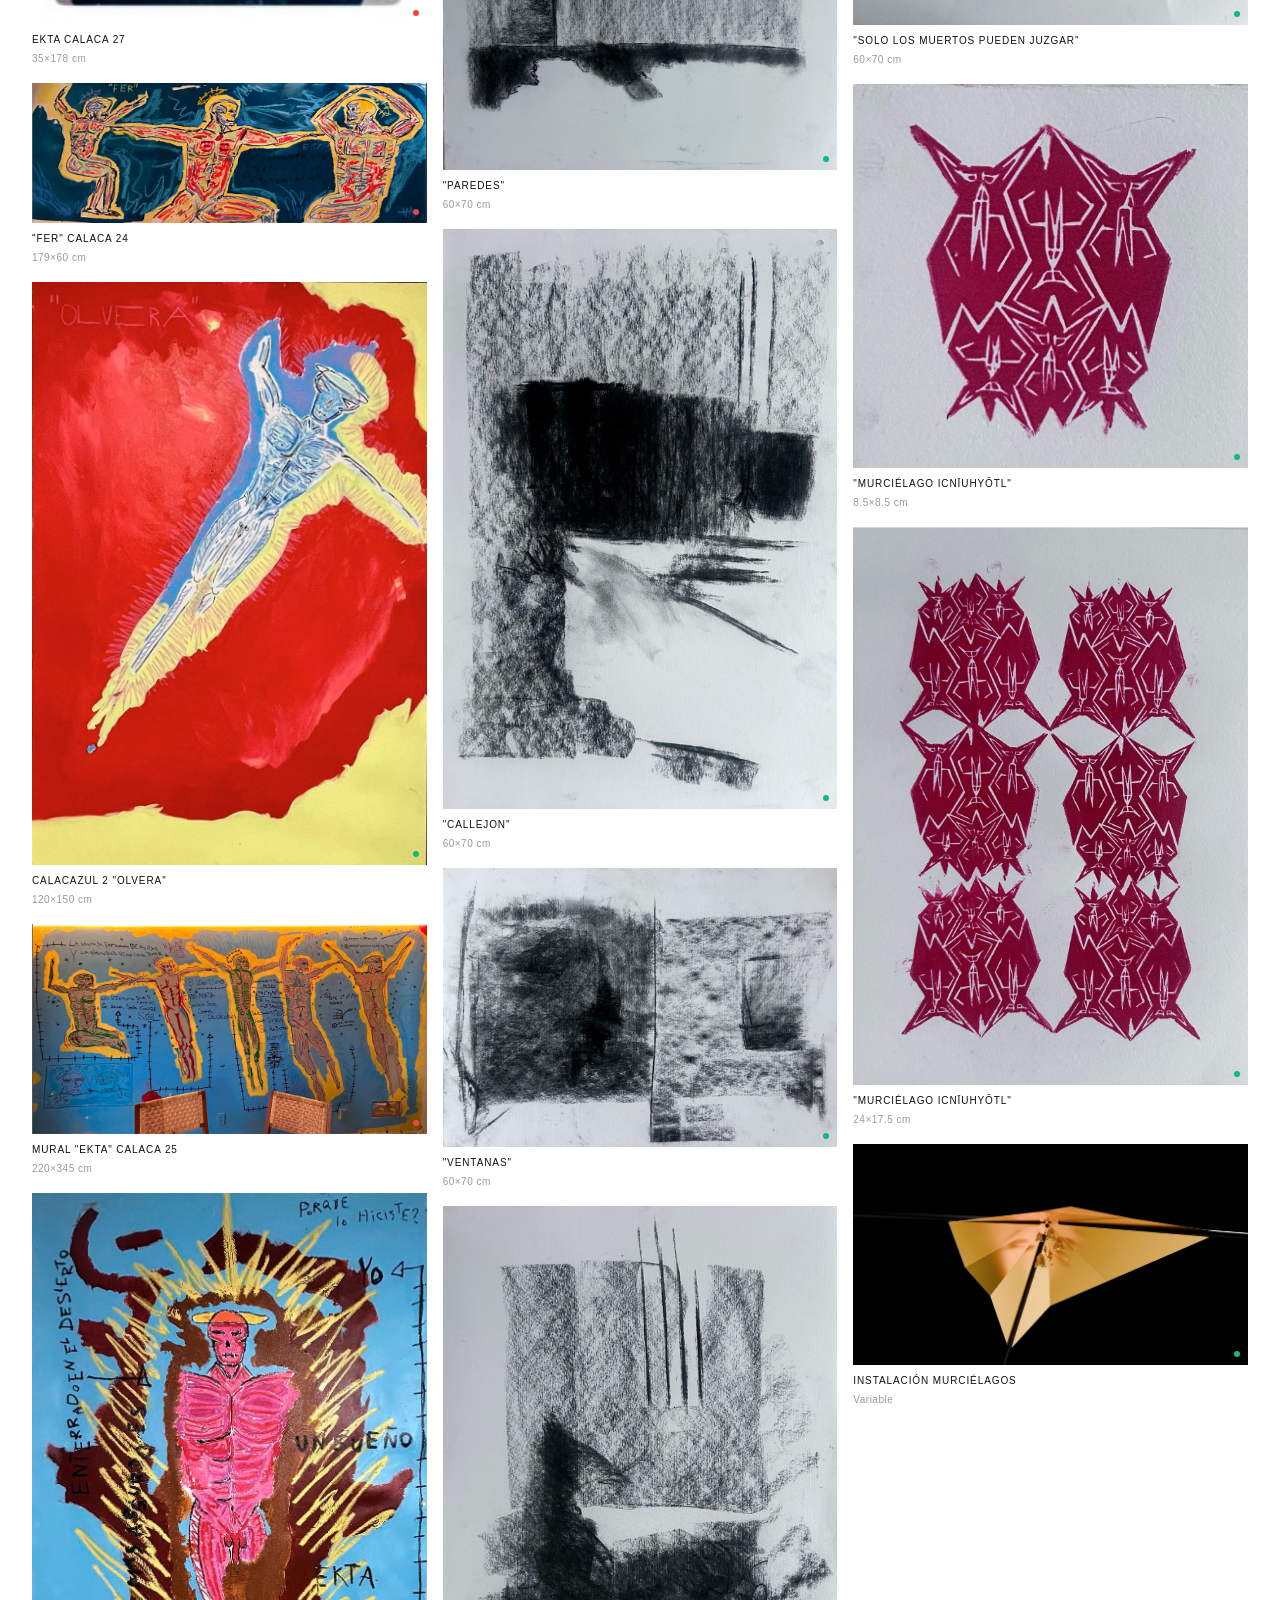
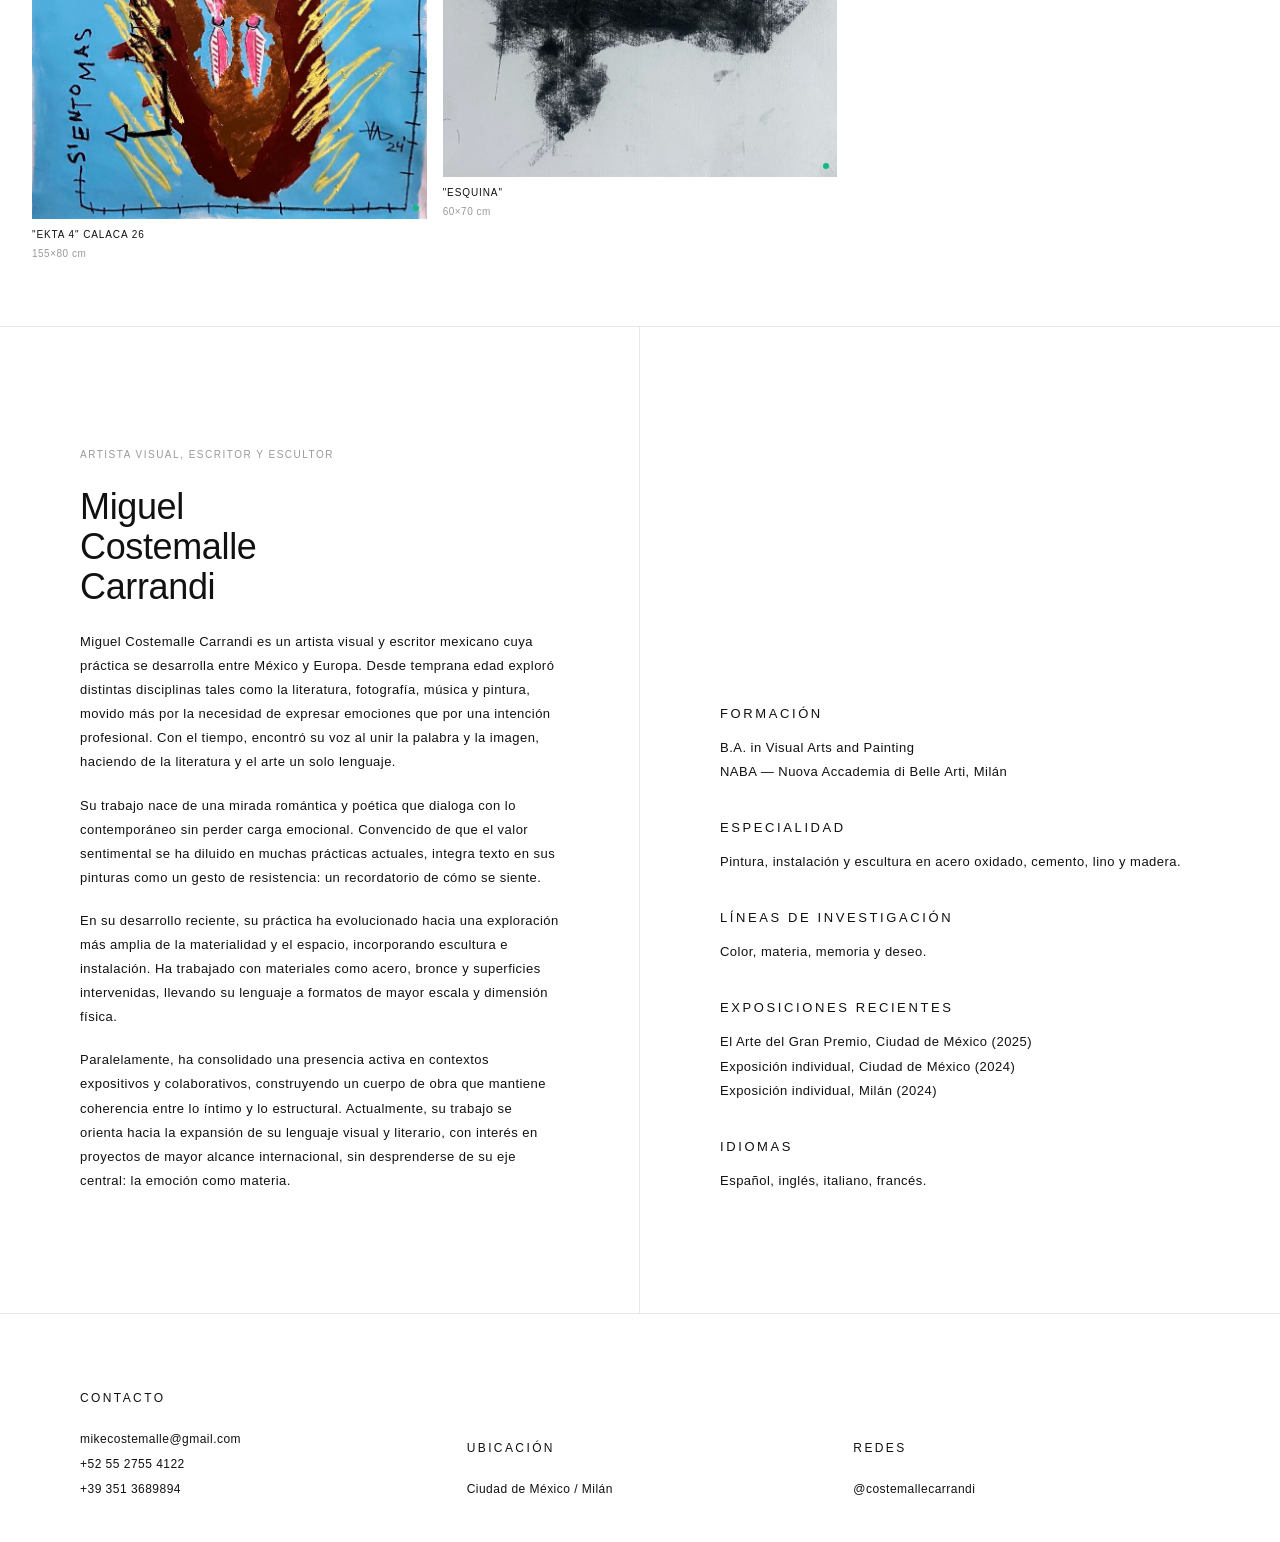
==== commit 08952b12: "Add bilingual ES/EN toggle and tap-to-zoom lightbox - Full ES↔EN language toggle in header (persiste" ====
--- a/index.html
+++ b/index.html
@@ -119,18 +119,22 @@
   <header class="header" id="main-header">
     <a href="#" class="header-name">Miguel Costemalle Carrandi</a>
     <nav class="header-nav">
-      <a href="#obra">obra</a>
-      <a href="#artista">artista</a>
-      <a href="#contacto">contacto</a>
+      <a href="#obra" data-i18n="nav_obra">obra</a>
+      <a href="#artista" data-i18n="nav_artista">artista</a>
+      <a href="#contacto" data-i18n="nav_contacto">contacto</a>
     </nav>
+    <div class="lang-toggle" id="lang-toggle">
+      <button class="lang-btn" data-lang="es">ES</button>
+      <button class="lang-btn" data-lang="en">EN</button>
+    </div>
     <button class="hamburger" id="hamburger" aria-label="Menú">
       <span></span><span></span><span></span>
     </button>
   </header>
   <div class="mobile-nav" id="mobile-nav">
-    <a href="#obra" class="mobile-nav-link">Obra</a>
-    <a href="#artista" class="mobile-nav-link">Artista</a>
-    <a href="#contacto" class="mobile-nav-link">Contacto</a>
+    <a href="#obra" class="mobile-nav-link" data-i18n="mob_obra">Obra</a>
+    <a href="#artista" class="mobile-nav-link" data-i18n="mob_artista">Artista</a>
+    <a href="#contacto" class="mobile-nav-link" data-i18n="mob_contacto">Contacto</a>
   </div>
 
   <!-- ── OBRA ─────────────────────────────────────────────── -->
@@ -141,25 +145,25 @@
 
       <!-- Category tabs -->
       <nav class="cat-nav" id="cat-nav">
-        <button class="cat-btn active" data-cat="all">Todo</button>
-        <button class="cat-btn" data-cat="pintura">Pinturas</button>
-        <button class="cat-btn" data-cat="dibujo">Dibujo</button>
-        <button class="cat-btn" data-cat="grabado">Grabado</button>
-        <button class="cat-btn" data-cat="escultura">Escultura</button>
+        <button class="cat-btn active" data-cat="all" data-i18n="cat_all">Todo</button>
+        <button class="cat-btn" data-cat="pintura" data-i18n="cat_pintura">Pinturas</button>
+        <button class="cat-btn" data-cat="dibujo" data-i18n="cat_dibujo">Dibujo</button>
+        <button class="cat-btn" data-cat="grabado" data-i18n="cat_grabado">Grabado</button>
+        <button class="cat-btn" data-cat="escultura" data-i18n="cat_escultura">Escultura</button>
       </nav>
 
       <!-- Right: availability filter + view toggle (desktop) -->
       <div class="obra-controls-right">
         <div class="avail-filter" id="avail-filter">
-          <button class="avail-btn active" data-avail="all">Todos</button>
+          <button class="avail-btn active" data-avail="all" data-i18n="avail_all">Todos</button>
           <button class="avail-btn" data-avail="green">
-            <span class="avail-btn-dot dot-green"></span>Disponible
+            <span class="avail-btn-dot dot-green"></span><span data-i18n="avail_green">Disponible</span>
           </button>
           <button class="avail-btn" data-avail="yellow">
-            <span class="avail-btn-dot dot-yellow"></span>Para exhibir
+            <span class="avail-btn-dot dot-yellow"></span><span data-i18n="avail_yellow">Para exhibir</span>
           </button>
           <button class="avail-btn" data-avail="red">
-            <span class="avail-btn-dot dot-red"></span>No disponible
+            <span class="avail-btn-dot dot-red"></span><span data-i18n="avail_red">No disponible</span>
           </button>
         </div>
         <div class="view-toggle" id="view-toggle">
@@ -196,15 +200,15 @@
     <!-- Mobile secondary menu -->
     <div class="controls-secondary" id="controls-secondary">
       <div class="avail-filter" id="avail-filter-mobile">
-        <button class="avail-btn active" data-avail="all">Todos</button>
+        <button class="avail-btn active" data-avail="all" data-i18n="avail_all">Todos</button>
         <button class="avail-btn" data-avail="green">
-          <span class="avail-btn-dot dot-green"></span>Disponible
+          <span class="avail-btn-dot dot-green"></span><span data-i18n="avail_green">Disponible</span>
         </button>
         <button class="avail-btn" data-avail="yellow">
-          <span class="avail-btn-dot dot-yellow"></span>Para exhibir
+          <span class="avail-btn-dot dot-yellow"></span><span data-i18n="avail_yellow">Para exhibir</span>
         </button>
         <button class="avail-btn" data-avail="red">
-          <span class="avail-btn-dot dot-red"></span>No disponible
+          <span class="avail-btn-dot dot-red"></span><span data-i18n="avail_red">No disponible</span>
         </button>
       </div>
       <div class="view-toggle" id="view-toggle-mobile">
@@ -263,7 +267,7 @@
 
     <!-- Empty state -->
     <div class="obra-empty" id="obra-empty" style="display:none">
-      <p>No hay obras en esta selección.</p>
+      <p data-i18n="empty">No hay obras en esta selección.</p>
     </div>
 
   </section><!-- /obra-section -->
@@ -271,40 +275,40 @@
   <!-- ── ARTISTA ────────────────────────────────────────── -->
   <section class="artista-section" id="artista">
     <div class="artista-left">
-      <p class="artista-role">Artista visual, escritor y escultor</p>
+      <p class="artista-role" data-i18n="artista_role">Artista visual, escritor y escultor</p>
       <h2 class="artista-name">Miguel<br>Costemalle<br>Carrandi</h2>
-      <p class="artista-bio">Miguel Costemalle Carrandi es un artista visual y escritor mexicano cuya práctica se desarrolla entre México y Europa. Desde temprana edad exploró distintas disciplinas tales como la literatura, fotografía, música y pintura, movido más por la necesidad de expresar emociones que por una intención profesional. Con el tiempo, encontró su voz al unir la palabra y la imagen, haciendo de la literatura y el arte un solo lenguaje.</p>
+      <p class="artista-bio" data-i18n="artista_bio1">Miguel Costemalle Carrandi es un artista visual y escritor mexicano cuya práctica se desarrolla entre México y Europa. Desde temprana edad exploró distintas disciplinas tales como la literatura, fotografía, música y pintura, movido más por la necesidad de expresar emociones que por una intención profesional. Con el tiempo, encontró su voz al unir la palabra y la imagen, haciendo de la literatura y el arte un solo lenguaje.</p>
       <br>
-      <p class="artista-bio">Su trabajo nace de una mirada romántica y poética que dialoga con lo contemporáneo sin perder carga emocional. Convencido de que el valor sentimental se ha diluido en muchas prácticas actuales, integra texto en sus pinturas como un gesto de resistencia: un recordatorio de cómo se siente.</p>
+      <p class="artista-bio" data-i18n="artista_bio2">Su trabajo nace de una mirada romántica y poética que dialoga con lo contemporáneo sin perder carga emocional. Convencido de que el valor sentimental se ha diluido en muchas prácticas actuales, integra texto en sus pinturas como un gesto de resistencia: un recordatorio de cómo se siente.</p>
       <br>
-      <p class="artista-bio">En su desarrollo reciente, su práctica ha evolucionado hacia una exploración más amplia de la materialidad y el espacio, incorporando escultura e instalación. Ha trabajado con materiales como acero, bronce y superficies intervenidas, llevando su lenguaje a formatos de mayor escala y dimensión física.</p>
+      <p class="artista-bio" data-i18n="artista_bio3">En su desarrollo reciente, su práctica ha evolucionado hacia una exploración más amplia de la materialidad y el espacio, incorporando escultura e instalación. Ha trabajado con materiales como acero, bronce y superficies intervenidas, llevando su lenguaje a formatos de mayor escala y dimensión física.</p>
       <br>
-      <p class="artista-bio">Paralelamente, ha consolidado una presencia activa en contextos expositivos y colaborativos, construyendo un cuerpo de obra que mantiene coherencia entre lo íntimo y lo estructural. Actualmente, su trabajo se orienta hacia la expansión de su lenguaje visual y literario, con interés en proyectos de mayor alcance internacional, sin desprenderse de su eje central: la emoción como materia.</p>
+      <p class="artista-bio" data-i18n="artista_bio4">Paralelamente, ha consolidado una presencia activa en contextos expositivos y colaborativos, construyendo un cuerpo de obra que mantiene coherencia entre lo íntimo y lo estructural. Actualmente, su trabajo se orienta hacia la expansión de su lenguaje visual y literario, con interés en proyectos de mayor alcance internacional, sin desprenderse de su eje central: la emoción como materia.</p>
     </div>
     <div class="artista-right">
       <div class="artista-block">
-        <p class="artista-block-title">Formación</p>
-        <p>B.A. in Visual Arts and Painting<br>NABA — Nuova Accademia di Belle Arti, Milán</p>
-      </div>
-      <div class="artista-block">
-        <p class="artista-block-title">Especialidad</p>
-        <p>Pintura, instalación y escultura en acero oxidado, cemento, lino y madera.</p>
-      </div>
-      <div class="artista-block">
-        <p class="artista-block-title">Líneas de investigación</p>
-        <p>Color, materia, memoria y deseo.</p>
-      </div>
-      <div class="artista-block">
-        <p class="artista-block-title">Exposiciones recientes</p>
-        <ul>
+        <p class="artista-block-title" data-i18n="formacion">Formación</p>
+        <p data-i18n-html="formacion_content">B.A. in Visual Arts and Painting<br>NABA — Nuova Accademia di Belle Arti, Milán</p>
+      </div>
+      <div class="artista-block">
+        <p class="artista-block-title" data-i18n="especialidad">Especialidad</p>
+        <p data-i18n="especialidad_content">Pintura, instalación y escultura en acero oxidado, cemento, lino y madera.</p>
+      </div>
+      <div class="artista-block">
+        <p class="artista-block-title" data-i18n="lineas">Líneas de investigación</p>
+        <p data-i18n="lineas_content">Color, materia, memoria y deseo.</p>
+      </div>
+      <div class="artista-block">
+        <p class="artista-block-title" data-i18n="exposiciones">Exposiciones recientes</p>
+        <ul data-i18n-html="exp_list">
           <li>El Arte del Gran Premio, Ciudad de México (2025)</li>
           <li>Exposición individual, Ciudad de México (2024)</li>
           <li>Exposición individual, Milán (2024)</li>
         </ul>
       </div>
       <div class="artista-block">
-        <p class="artista-block-title">Idiomas</p>
-        <p>Español, inglés, italiano, francés.</p>
+        <p class="artista-block-title" data-i18n="idiomas">Idiomas</p>
+        <p data-i18n="idiomas_content">Español, inglés, italiano, francés.</p>
       </div>
     </div>
   </section>
@@ -312,20 +316,26 @@
   <!-- ── FOOTER ─────────────────────────────────────────── -->
   <footer class="footer" id="contacto">
     <div class="footer-col">
-      <p class="footer-col-title">Contacto</p>
+      <p class="footer-col-title" data-i18n="footer_contacto">Contacto</p>
       <a href="mailto:mikecostemalle@gmail.com">mikecostemalle@gmail.com</a>
       <a href="tel:+525527554122">+52 55 2755 4122</a>
       <a href="tel:+393513689894">+39 351 3689894</a>
     </div>
     <div class="footer-col">
-      <p class="footer-col-title">Ubicación</p>
-      <p>Ciudad de México / Milán</p>
+      <p class="footer-col-title" data-i18n="footer_ubicacion">Ubicación</p>
+      <p data-i18n="footer_ciudad">Ciudad de México / Milán</p>
     </div>
     <div class="footer-col">
-      <p class="footer-col-title">Redes</p>
+      <p class="footer-col-title" data-i18n="footer_redes">Redes</p>
       <a href="https://instagram.com/costemallecarrandi" target="_blank" rel="noopener">@costemallecarrandi</a>
     </div>
   </footer>
+
+  <!-- Lightbox -->
+  <div class="lb-overlay" id="lb-overlay">
+    <button class="lb-close" id="lb-close" aria-label="Cerrar">×</button>
+    <img class="lb-img" id="lb-img" alt="" />
+  </div>
 
   <script defer src="script.js"></script>
   <script>
--- a/styles.css
+++ b/styles.css
@@ -1 +1,4 @@
-*,*::before,*::after{box-sizing:border-box;margin:0;padding:0}:root{--header-h:60px;--controls-h:52px;--ink:#111;--muted:#999;--border:#e8e8e8;--bg:#fff;--bg-controls:rgba(255,255,255,0.97);--bg-header:rgba(255,255,255,0.96);--bg-grid:#f5f5f5;--bg-secondary:#fafafa;--active-bg:#111;--active-fg:#fff;--font:'Helvetica Neue',Helvetica,Arial,sans-serif}@media (prefers-color-scheme:dark){:root{--ink:#f0f0f0;--muted:#b8b8b8;--border:#2a2a2a;--bg:#0c0c0c;--bg-controls:rgba(12,12,12,0.97);--bg-header:rgba(12,12,12,0.96);--bg-grid:#1a1a1a;--bg-secondary:#111;--active-bg:#303030;--active-fg:#f0f0f0}}html{scroll-behavior:smooth;background:var(--bg)}body{font-family:var(--font);background:var(--bg);color:var(--ink);font-size:12px;font-weight:300;letter-spacing:0.04em;line-height:1.6}a{color:inherit;text-decoration:none}.header{position:fixed;top:0;left:0;right:0;height:var(--header-h);display:flex;align-items:center;justify-content:space-between;padding:0 40px;background:var(--bg-header);backdrop-filter:blur(10px);-webkit-backdrop-filter:blur(10px);z-index:200;border-bottom:1px solid var(--border)}.header-name{font-size:11px;letter-spacing:0.12em;text-transform:uppercase;font-weight:600;white-space:nowrap}.header-nav{display:flex;gap:32px}.header-nav a{font-size:10px;letter-spacing:0.15em;text-transform:uppercase;color:var(--muted);transition:color 0.25s;font-weight:500}.header-nav a:hover{color:var(--ink)}.hamburger{display:none}.mobile-nav{display:none}.obra-section{background:var(--bg);min-height:100vh;margin-top:var(--header-h)}.obra-controls{position:sticky;top:var(--header-h);z-index:100;height:var(--controls-h);display:flex;align-items:center;justify-content:space-between;padding:0 40px;background:var(--bg-controls);backdrop-filter:blur(8px);-webkit-backdrop-filter:blur(8px);border-bottom:1px solid var(--border);gap:16px}.cat-nav{display:flex;align-items:stretch;height:100%;flex-shrink:0}.cat-btn{background:none;border:none;border-bottom:2px solid transparent;font-family:var(--font);font-size:10px;letter-spacing:0.14em;text-transform:uppercase;color:var(--muted);cursor:pointer;padding:0 18px;height:100%;font-weight:500;white-space:nowrap;transition:color 0.2s,border-color 0.2s;margin-bottom:-1px}.cat-btn.active{color:var(--ink);border-bottom-color:var(--ink)}.cat-btn:not(.active):hover{color:#444}.obra-controls-right{display:flex;align-items:center;gap:20px;flex-shrink:0}.avail-filter{display:flex}.avail-btn{background:none;border:1px solid var(--border);font-family:var(--font);font-size:9px;letter-spacing:0.12em;text-transform:uppercase;color:var(--muted);cursor:pointer;padding:5px 12px;font-weight:500;white-space:nowrap;margin-left:-1px;display:flex;align-items:center;gap:6px;transition:all 0.18s}.avail-btn:first-child{border-radius:1px 0 0 1px;margin-left:0}.avail-btn:last-child{border-radius:0 1px 1px 0}.avail-btn.active{background:var(--active-bg);color:var(--active-fg);border-color:var(--active-bg);z-index:1;position:relative}.avail-btn-dot{width:5px;height:5px;border-radius:50%;flex-shrink:0}.view-toggle{display:flex;gap:5px}.view-btn{background:none;border:1px solid var(--border);width:30px;height:30px;display:flex;align-items:center;justify-content:center;cursor:pointer;color:var(--muted);border-radius:2px;transition:all 0.18s;padding:0}.view-btn.active{background:var(--active-bg);color:var(--active-fg);border-color:var(--active-bg)}.view-btn:not(.active):hover{color:var(--ink);border-color:#bbb}.mobile-filter-btn{display:none}.controls-secondary{display:none}.slide-view{display:flex;height:calc(100vh - var(--header-h) - var(--controls-h));overflow:hidden}.slide-area{flex:1;min-width:0;position:relative;display:flex;align-items:center;justify-content:center;padding:48px 72px;border-right:1px solid var(--border);overflow:hidden}.slide-img-wrap{width:100%;height:100%;display:flex;align-items:center;justify-content:center;position:relative}.slide-img-wrap img{max-width:100%;max-height:100%;width:auto;height:auto;object-fit:contain;display:block;transition:opacity 0.35s ease}.slide-arrow{position:absolute;top:50%;transform:translateY(-50%);background:none;border:none;font-size:20px;color:var(--ink);cursor:pointer;padding:16px 20px;opacity:0.15;transition:opacity 0.2s;z-index:10;font-family:var(--font);line-height:1}.slide-arrow:hover{opacity:0.7}.slide-prev-obra{left:0}.slide-next-obra{right:0}.slide-sub-nav{position:absolute;bottom:20px;left:50%;transform:translateX(-50%);display:flex;align-items:center;gap:10px;background:var(--ink);border:none;padding:7px 16px;white-space:nowrap}.slide-sub-btn{background:none;border:none;font-size:20px;cursor:pointer;color:var(--bg);padding:0 2px;opacity:0.7;transition:opacity 0.2s;line-height:1}.slide-sub-btn:hover{opacity:1}.slide-sub-counter{font-size:10px;letter-spacing:0.12em;color:var(--bg);min-width:36px;text-align:center;font-weight:500}.slide-info{width:340px;flex-shrink:0;padding:56px 52px 72px;display:flex;flex-direction:column;justify-content:flex-end;gap:10px;overflow-y:auto}.slide-counter{font-size:9px;letter-spacing:0.14em;text-transform:uppercase;color:var(--muted);margin-bottom:20px}.slide-title{font-size:21px;font-weight:300;letter-spacing:0.01em;line-height:1.3}.slide-meta{font-size:11px;color:var(--muted);letter-spacing:0.06em;line-height:2.1}.slide-meta span{display:block}.slide-def{font-size:11px;color:#666;line-height:1.75;font-style:italic}.slide-price{font-size:13px;font-weight:500;color:var(--ink);margin-top:4px}.slide-nota{font-size:11px;color:var(--muted);line-height:1.7}.slide-avail{display:inline-flex;align-items:center;gap:8px;font-size:9px;letter-spacing:0.14em;text-transform:uppercase;font-weight:500;color:var(--ink);margin-top:10px}.avail-dot,.grid-dot{width:6px;height:6px;border-radius:50%;flex-shrink:0}.dot-green{background:#10b981}.dot-red{background:#ef4444}.dot-yellow{background:#f59e0b}.grid-view{padding:24px 32px 64px}.obra-grid{columns:4;column-gap:16px}.grid-item{break-inside:avoid;margin-bottom:16px;cursor:pointer}.grid-img-wrap{width:100%;background:var(--bg-grid);overflow:hidden;position:relative;margin-bottom:8px}.grid-img-wrap img{width:100%;height:auto;display:block}.grid-dot{position:absolute;bottom:8px;right:8px;pointer-events:none}.grid-caption{display:flex;flex-direction:column;gap:3px}.grid-title{font-size:10px;letter-spacing:0.09em;text-transform:uppercase;color:var(--ink);display:block;white-space:nowrap;overflow:hidden;text-overflow:ellipsis}.grid-dims{font-size:10px;color:var(--muted);letter-spacing:0.05em;display:block}.obra-empty{display:flex;align-items:center;justify-content:center;padding:120px 40px;font-size:10px;letter-spacing:0.14em;text-transform:uppercase;color:var(--muted)}.artista-section{display:grid;grid-template-columns:1fr 1fr;background:var(--bg);border-top:1px solid var(--border)}.artista-left{border-right:1px solid var(--border);padding:120px 80px;display:flex;flex-direction:column;justify-content:flex-end}.artista-right{padding:120px 80px;display:flex;flex-direction:column;justify-content:flex-end;gap:32px}.artista-name{font-size:36px;font-weight:300;letter-spacing:-0.01em;line-height:1.1;margin-bottom:24px}.artista-role{font-size:10px;color:var(--muted);letter-spacing:0.15em;text-transform:uppercase;margin-bottom:24px;font-weight:500}.artista-bio{font-size:13px;color:var(--ink);line-height:1.85;max-width:500px}.artista-block-title{font-size:10px;letter-spacing:0.2em;text-transform:uppercase;color:var(--muted);margin-bottom:10px;font-weight:500}.artista-block p,.artista-block li{font-size:13px;color:var(--ink);line-height:1.85}.artista-block ul{list-style:none}.footer{background:var(--bg);border-top:1px solid var(--border);padding:72px 80px 40px;display:grid;grid-template-columns:1fr 1fr 1fr;align-items:end;gap:40px}.footer-col-title{font-size:10px;letter-spacing:0.2em;text-transform:uppercase;color:var(--muted);margin-bottom:16px;font-weight:500}.footer-col p,.footer-col a{font-size:12px;color:var(--ink);line-height:2.1;display:block;transition:opacity 0.25s}.footer-col a:hover{opacity:0.45}.footer-copy{grid-column:1 / -1;font-size:10px;color:var(--muted);letter-spacing:0.1em;padding-top:32px;border-top:1px solid var(--border);margin-top:8px}@media (min-width:1600px){.obra-grid{columns:5}.slide-info{width:380px}}@media (max-width:1280px){.obra-grid{columns:3}.slide-info{width:300px;padding:48px 36px 64px}}@media (max-width:1024px){.obra-grid{columns:3}.artista-left,.artista-right{padding:80px 40px}.footer{padding:60px 40px 40px}.slide-area{padding:40px 56px}}@media (max-width:768px){:root{--controls-h:44px}.header{padding:0 16px}.header-name{font-size:9px;letter-spacing:0.1em}.header-nav{display:none}.hamburger{display:flex;flex-direction:column;justify-content:center;gap:5px;flex-shrink:0;background:none;border:none;cursor:pointer;padding:4px 0 4px 16px;width:36px}.hamburger span{display:block;width:18px;height:1.2px;background:var(--ink);transition:transform 0.22s ease,opacity 0.22s ease;transform-origin:center}.hamburger.open span:nth-child(1){transform:translateY(6.2px) rotate(45deg)}.hamburger.open span:nth-child(2){opacity:0;transform:scaleX(0)}.hamburger.open span:nth-child(3){transform:translateY(-6.2px) rotate(-45deg)}.mobile-nav{display:flex;flex-direction:column;position:fixed;top:var(--header-h);left:0;right:0;background:var(--bg-header);backdrop-filter:blur(10px);-webkit-backdrop-filter:blur(10px);border-bottom:1px solid var(--border);z-index:190;padding:0 24px;max-height:0;overflow:hidden;transition:max-height 0.28s cubic-bezier(0.4,0,0.2,1),padding 0.28s ease}.mobile-nav.open{max-height:200px;padding:12px 24px 16px}.mobile-nav-link{font-family:var(--font);font-size:11px;letter-spacing:0.18em;text-transform:uppercase;color:var(--ink);font-weight:500;padding:12px 0;border-bottom:1px solid var(--border);display:block;transition:opacity 0.2s}.mobile-nav-link:last-child{border-bottom:none}.mobile-nav-link:hover{opacity:0.5}.obra-controls{height:var(--controls-h);padding:0;gap:0}.cat-nav{flex:1;min-width:0;height:44px;overflow-x:auto;overflow-y:hidden;padding:0 12px;scrollbar-width:none;-ms-overflow-style:none}.cat-nav::-webkit-scrollbar{display:none}.cat-nav{-webkit-mask-image:linear-gradient(to right,black 80%,transparent 100%);mask-image:linear-gradient(to right,black 80%,transparent 100%)}.cat-btn{height:44px;padding:0 12px;font-size:9px}.obra-controls-right{display:none}.mobile-filter-btn{display:flex;align-items:center;justify-content:center;flex-shrink:0;width:44px;height:44px;background:none;border:none;border-left:1px solid var(--border);color:var(--muted);cursor:pointer;transition:color 0.2s,background 0.2s}.mobile-filter-btn.active{color:var(--ink);background:var(--bg-grid)}.controls-secondary{display:flex;align-items:center;justify-content:space-between;padding:0 14px;height:0;overflow:hidden;background:var(--bg-secondary);border-bottom:0px solid var(--border);transition:height 0.25s ease,border-bottom-width 0.25s ease}.controls-secondary.open{height:48px;border-bottom-width:1px}.controls-secondary .avail-filter{display:flex}.controls-secondary .avail-btn{font-size:9px;padding:5px 10px}.slide-view{flex-direction:column;height:auto;min-height:calc(100svh - var(--header-h) - var(--controls-h))}.slide-area{border-right:none;border-bottom:1px solid var(--border);height:65vw;min-height:220px;padding:16px 44px;flex-shrink:0}.slide-arrow{font-size:16px;padding:10px 12px}.slide-info{width:100%;padding:28px 20px 44px;justify-content:flex-start}.slide-counter{margin-bottom:10px}.slide-title{font-size:17px}.obra-grid{columns:2;column-gap:10px}.grid-item{margin-bottom:10px}.grid-view{padding:14px 14px 56px}.grid-title{font-size:9px}.grid-dims{font-size:9px}.artista-section{grid-template-columns:1fr}.artista-left{border-right:none;border-bottom:1px solid var(--border);padding:64px 20px}.artista-right{padding:64px 20px}.footer{grid-template-columns:1fr 1fr;padding:48px 20px 36px}}@media (max-width:480px){.artista-name{font-size:28px}.obra-grid{columns:2;column-gap:8px}.grid-item{margin-bottom:8px}.grid-view{padding:10px 10px 48px}.footer{grid-template-columns:1fr;gap:28px}}+*,*::before,*::after{box-sizing:border-box;margin:0;padding:0}:root{--header-h:60px;--controls-h:52px;--ink:#111;--muted:#999;--border:#e8e8e8;--bg:#fff;--bg-controls:rgba(255,255,255,0.97);--bg-header:rgba(255,255,255,0.96);--bg-grid:#f5f5f5;--bg-secondary:#fafafa;--active-bg:#111;--active-fg:#fff;--font:'Helvetica Neue',Helvetica,Arial,sans-serif}@media (prefers-color-scheme:dark){:root{--ink:#f0f0f0;--muted:#b8b8b8;--border:#2a2a2a;--bg:#0c0c0c;--bg-controls:rgba(12,12,12,0.97);--bg-header:rgba(12,12,12,0.96);--bg-grid:#1a1a1a;--bg-secondary:#111;--active-bg:#303030;--active-fg:#f0f0f0}}html{scroll-behavior:smooth;background:var(--bg)}body{font-family:var(--font);background:var(--bg);color:var(--ink);font-size:12px;font-weight:300;letter-spacing:0.04em;line-height:1.6}a{color:inherit;text-decoration:none}.header{position:fixed;top:0;left:0;right:0;height:var(--header-h);display:flex;align-items:center;justify-content:space-between;padding:0 40px;background:var(--bg-header);backdrop-filter:blur(10px);-webkit-backdrop-filter:blur(10px);z-index:200;border-bottom:1px solid var(--border)}.header-name{font-size:11px;letter-spacing:0.12em;text-transform:uppercase;font-weight:600;white-space:nowrap}.header-nav{display:flex;gap:32px}.header-nav a{font-size:10px;letter-spacing:0.15em;text-transform:uppercase;color:var(--muted);transition:color 0.25s;font-weight:500}.header-nav a:hover{color:var(--ink)}.hamburger{display:none}.mobile-nav{display:none}.obra-section{background:var(--bg);min-height:100vh;margin-top:var(--header-h)}.obra-controls{position:sticky;top:var(--header-h);z-index:100;height:var(--controls-h);display:flex;align-items:center;justify-content:space-between;padding:0 40px;background:var(--bg-controls);backdrop-filter:blur(8px);-webkit-backdrop-filter:blur(8px);border-bottom:1px solid var(--border);gap:16px}.cat-nav{display:flex;align-items:stretch;height:100%;flex-shrink:0}.cat-btn{background:none;border:none;border-bottom:2px solid transparent;font-family:var(--font);font-size:10px;letter-spacing:0.14em;text-transform:uppercase;color:var(--muted);cursor:pointer;padding:0 18px;height:100%;font-weight:500;white-space:nowrap;transition:color 0.2s,border-color 0.2s;margin-bottom:-1px}.cat-btn.active{color:var(--ink);border-bottom-color:var(--ink)}.cat-btn:not(.active):hover{color:#444}.obra-controls-right{display:flex;align-items:center;gap:20px;flex-shrink:0}.avail-filter{display:flex}.avail-btn{background:none;border:1px solid var(--border);font-family:var(--font);font-size:9px;letter-spacing:0.12em;text-transform:uppercase;color:var(--muted);cursor:pointer;padding:5px 12px;font-weight:500;white-space:nowrap;margin-left:-1px;display:flex;align-items:center;gap:6px;transition:all 0.18s}.avail-btn:first-child{border-radius:1px 0 0 1px;margin-left:0}.avail-btn:last-child{border-radius:0 1px 1px 0}.avail-btn.active{background:var(--active-bg);color:var(--active-fg);border-color:var(--active-bg);z-index:1;position:relative}.avail-btn-dot{width:5px;height:5px;border-radius:50%;flex-shrink:0}.view-toggle{display:flex;gap:5px}.view-btn{background:none;border:1px solid var(--border);width:30px;height:30px;display:flex;align-items:center;justify-content:center;cursor:pointer;color:var(--muted);border-radius:2px;transition:all 0.18s;padding:0}.view-btn.active{background:var(--active-bg);color:var(--active-fg);border-color:var(--active-bg)}.view-btn:not(.active):hover{color:var(--ink);border-color:#bbb}.mobile-filter-btn{display:none}.controls-secondary{display:none}.slide-view{display:flex;height:calc(100vh - var(--header-h) - var(--controls-h));overflow:hidden}.slide-area{flex:1;min-width:0;position:relative;display:flex;align-items:center;justify-content:center;padding:48px 72px;border-right:1px solid var(--border);overflow:hidden}.slide-img-wrap{width:100%;height:100%;display:flex;align-items:center;justify-content:center;position:relative}.slide-img-wrap img{max-width:100%;max-height:100%;width:auto;height:auto;object-fit:contain;display:block;transition:opacity 0.35s ease}.slide-arrow{position:absolute;top:50%;transform:translateY(-50%);background:none;border:none;font-size:20px;color:var(--ink);cursor:pointer;padding:16px 20px;opacity:0.15;transition:opacity 0.2s;z-index:10;font-family:var(--font);line-height:1}.slide-arrow:hover{opacity:0.7}.slide-prev-obra{left:0}.slide-next-obra{right:0}.slide-sub-nav{position:absolute;bottom:20px;left:50%;transform:translateX(-50%);display:flex;align-items:center;gap:10px;background:var(--ink);border:none;padding:7px 16px;white-space:nowrap}.slide-sub-btn{background:none;border:none;font-size:20px;cursor:pointer;color:var(--bg);padding:0 2px;opacity:0.7;transition:opacity 0.2s;line-height:1}.slide-sub-btn:hover{opacity:1}.slide-sub-counter{font-size:10px;letter-spacing:0.12em;color:var(--bg);min-width:36px;text-align:center;font-weight:500}.slide-info{width:340px;flex-shrink:0;padding:56px 52px 72px;display:flex;flex-direction:column;justify-content:flex-end;gap:10px;overflow-y:auto}.slide-counter{font-size:9px;letter-spacing:0.14em;text-transform:uppercase;color:var(--muted);margin-bottom:20px}.slide-title{font-size:21px;font-weight:300;letter-spacing:0.01em;line-height:1.3}.slide-meta{font-size:11px;color:var(--muted);letter-spacing:0.06em;line-height:2.1}.slide-meta span{display:block}.slide-def{font-size:11px;color:#666;line-height:1.75;font-style:italic}.slide-price{font-size:13px;font-weight:500;color:var(--ink);margin-top:4px}.slide-nota{font-size:11px;color:var(--muted);line-height:1.7}.slide-avail{display:inline-flex;align-items:center;gap:8px;font-size:9px;letter-spacing:0.14em;text-transform:uppercase;font-weight:500;color:var(--ink);margin-top:10px}.avail-dot,.grid-dot{width:6px;height:6px;border-radius:50%;flex-shrink:0}.dot-green{background:#10b981}.dot-red{background:#ef4444}.dot-yellow{background:#f59e0b}.grid-view{padding:24px 32px 64px}.obra-grid{columns:4;column-gap:16px}.grid-item{break-inside:avoid;margin-bottom:16px;cursor:pointer}.grid-img-wrap{width:100%;background:var(--bg-grid);overflow:hidden;position:relative;margin-bottom:8px}.grid-img-wrap img{width:100%;height:auto;display:block}.grid-dot{position:absolute;bottom:8px;right:8px;pointer-events:none}.grid-caption{display:flex;flex-direction:column;gap:3px}.grid-title{font-size:10px;letter-spacing:0.09em;text-transform:uppercase;color:var(--ink);display:block;white-space:nowrap;overflow:hidden;text-overflow:ellipsis}.grid-dims{font-size:10px;color:var(--muted);letter-spacing:0.05em;display:block}.obra-empty{display:flex;align-items:center;justify-content:center;padding:120px 40px;font-size:10px;letter-spacing:0.14em;text-transform:uppercase;color:var(--muted)}.artista-section{display:grid;grid-template-columns:1fr 1fr;background:var(--bg);border-top:1px solid var(--border)}.artista-left{border-right:1px solid var(--border);padding:120px 80px;display:flex;flex-direction:column;justify-content:flex-end}.artista-right{padding:120px 80px;display:flex;flex-direction:column;justify-content:flex-end;gap:32px}.artista-name{font-size:36px;font-weight:300;letter-spacing:-0.01em;line-height:1.1;margin-bottom:24px}.artista-role{font-size:10px;color:var(--muted);letter-spacing:0.15em;text-transform:uppercase;margin-bottom:24px;font-weight:500}.artista-bio{font-size:13px;color:var(--ink);line-height:1.85;max-width:500px}.artista-block-title{font-size:10px;letter-spacing:0.2em;text-transform:uppercase;color:var(--muted);margin-bottom:10px;font-weight:500}.artista-block p,.artista-block li{font-size:13px;color:var(--ink);line-height:1.85}.artista-block ul{list-style:none}.footer{background:var(--bg);border-top:1px solid var(--border);padding:72px 80px 40px;display:grid;grid-template-columns:1fr 1fr 1fr;align-items:end;gap:40px}.footer-col-title{font-size:10px;letter-spacing:0.2em;text-transform:uppercase;color:var(--muted);margin-bottom:16px;font-weight:500}.footer-col p,.footer-col a{font-size:12px;color:var(--ink);line-height:2.1;display:block;transition:opacity 0.25s}.footer-col a:hover{opacity:0.45}.footer-copy{grid-column:1 / -1;font-size:10px;color:var(--muted);letter-spacing:0.1em;padding-top:32px;border-top:1px solid var(--border);margin-top:8px}@media (min-width:1600px){.obra-grid{columns:5}.slide-info{width:380px}}@media (max-width:1280px){.obra-grid{columns:3}.slide-info{width:300px;padding:48px 36px 64px}}@media (max-width:1024px){.obra-grid{columns:3}.artista-left,.artista-right{padding:80px 40px}.footer{padding:60px 40px 40px}.slide-area{padding:40px 56px}}@media (max-width:768px){:root{--controls-h:44px}.header{padding:0 16px}.header-name{font-size:9px;letter-spacing:0.1em}.header-nav{display:none}.hamburger{display:flex;flex-direction:column;justify-content:center;gap:5px;flex-shrink:0;background:none;border:none;cursor:pointer;padding:4px 0 4px 16px;width:36px}.hamburger span{display:block;width:18px;height:1.2px;background:var(--ink);transition:transform 0.22s ease,opacity 0.22s ease;transform-origin:center}.hamburger.open span:nth-child(1){transform:translateY(6.2px) rotate(45deg)}.hamburger.open span:nth-child(2){opacity:0;transform:scaleX(0)}.hamburger.open span:nth-child(3){transform:translateY(-6.2px) rotate(-45deg)}.mobile-nav{display:flex;flex-direction:column;position:fixed;top:var(--header-h);left:0;right:0;background:var(--bg-header);backdrop-filter:blur(10px);-webkit-backdrop-filter:blur(10px);border-bottom:1px solid var(--border);z-index:190;padding:0 24px;max-height:0;overflow:hidden;transition:max-height 0.28s cubic-bezier(0.4,0,0.2,1),padding 0.28s ease}.mobile-nav.open{max-height:200px;padding:12px 24px 16px}.mobile-nav-link{font-family:var(--font);font-size:11px;letter-spacing:0.18em;text-transform:uppercase;color:var(--ink);font-weight:500;padding:12px 0;border-bottom:1px solid var(--border);display:block;transition:opacity 0.2s}.mobile-nav-link:last-child{border-bottom:none}.mobile-nav-link:hover{opacity:0.5}.obra-controls{height:var(--controls-h);padding:0;gap:0}.cat-nav{flex:1;min-width:0;height:44px;overflow-x:auto;overflow-y:hidden;padding:0 12px;scrollbar-width:none;-ms-overflow-style:none}.cat-nav::-webkit-scrollbar{display:none}.cat-nav{-webkit-mask-image:linear-gradient(to right,black 80%,transparent 100%);mask-image:linear-gradient(to right,black 80%,transparent 100%)}.cat-btn{height:44px;padding:0 12px;font-size:9px}.obra-controls-right{display:none}.mobile-filter-btn{display:flex;align-items:center;justify-content:center;flex-shrink:0;width:44px;height:44px;background:none;border:none;border-left:1px solid var(--border);color:var(--muted);cursor:pointer;transition:color 0.2s,background 0.2s}.mobile-filter-btn.active{color:var(--ink);background:var(--bg-grid)}.controls-secondary{display:flex;align-items:center;justify-content:space-between;padding:0 14px;height:0;overflow:hidden;background:var(--bg-secondary);border-bottom:0px solid var(--border);transition:height 0.25s ease,border-bottom-width 0.25s ease}.controls-secondary.open{height:48px;border-bottom-width:1px}.controls-secondary .avail-filter{display:flex}.controls-secondary .avail-btn{font-size:9px;padding:5px 10px}.slide-view{flex-direction:column;height:auto;min-height:calc(100svh - var(--header-h) - var(--controls-h))}.slide-area{border-right:none;border-bottom:1px solid var(--border);height:65vw;min-height:220px;padding:16px 44px;flex-shrink:0}.slide-arrow{font-size:16px;padding:10px 12px}.slide-info{width:100%;padding:28px 20px 44px;justify-content:flex-start}.slide-counter{margin-bottom:10px}.slide-title{font-size:17px}.obra-grid{columns:2;column-gap:10px}.grid-item{margin-bottom:10px}.grid-view{padding:14px 14px 56px}.grid-title{font-size:9px}.grid-dims{font-size:9px}.artista-section{grid-template-columns:1fr}.artista-left{border-right:none;border-bottom:1px solid var(--border);padding:64px 20px}.artista-right{padding:64px 20px}.footer{grid-template-columns:1fr 1fr;padding:48px 20px 36px}}@media (max-width:480px){.artista-name{font-size:28px}.obra-grid{columns:2;column-gap:8px}.grid-item{margin-bottom:8px}.grid-view{padding:10px 10px 48px}.footer{grid-template-columns:1fr;gap:28px}}
+.lang-toggle{display:flex;align-items:center;flex-shrink:0;margin-left:8px}.lang-btn{background:none;border:1px solid var(--border);font-family:var(--font);font-size:9px;letter-spacing:0.1em;text-transform:uppercase;color:var(--muted);cursor:pointer;padding:4px 9px;font-weight:500;transition:all 0.18s;margin-left:-1px}.lang-btn:first-child{margin-left:0;border-radius:1px 0 0 1px}.lang-btn:last-child{border-radius:0 1px 1px 0}.lang-btn.active{background:var(--active-bg);color:var(--active-fg);border-color:var(--active-bg)}@media (max-width:768px){.lang-toggle{margin-left:0;margin-right:4px}.lang-btn{padding:3px 7px;font-size:8px}}
+.slide-img-wrap{cursor:zoom-in}
+.lb-overlay{position:fixed;inset:0;background:rgba(0,0,0,0.97);z-index:500;display:none;align-items:center;justify-content:center}.lb-overlay.open{display:flex}.lb-img{max-width:100vw;max-height:100vh;width:auto;height:auto;object-fit:contain;display:block;touch-action:pinch-zoom;cursor:zoom-out;user-select:none}.lb-close{position:absolute;top:16px;right:16px;background:none;border:none;color:#fff;font-size:28px;line-height:1;cursor:pointer;opacity:0.55;padding:8px;z-index:501;font-family:var(--font);transition:opacity 0.18s}.lb-close:hover{opacity:1}
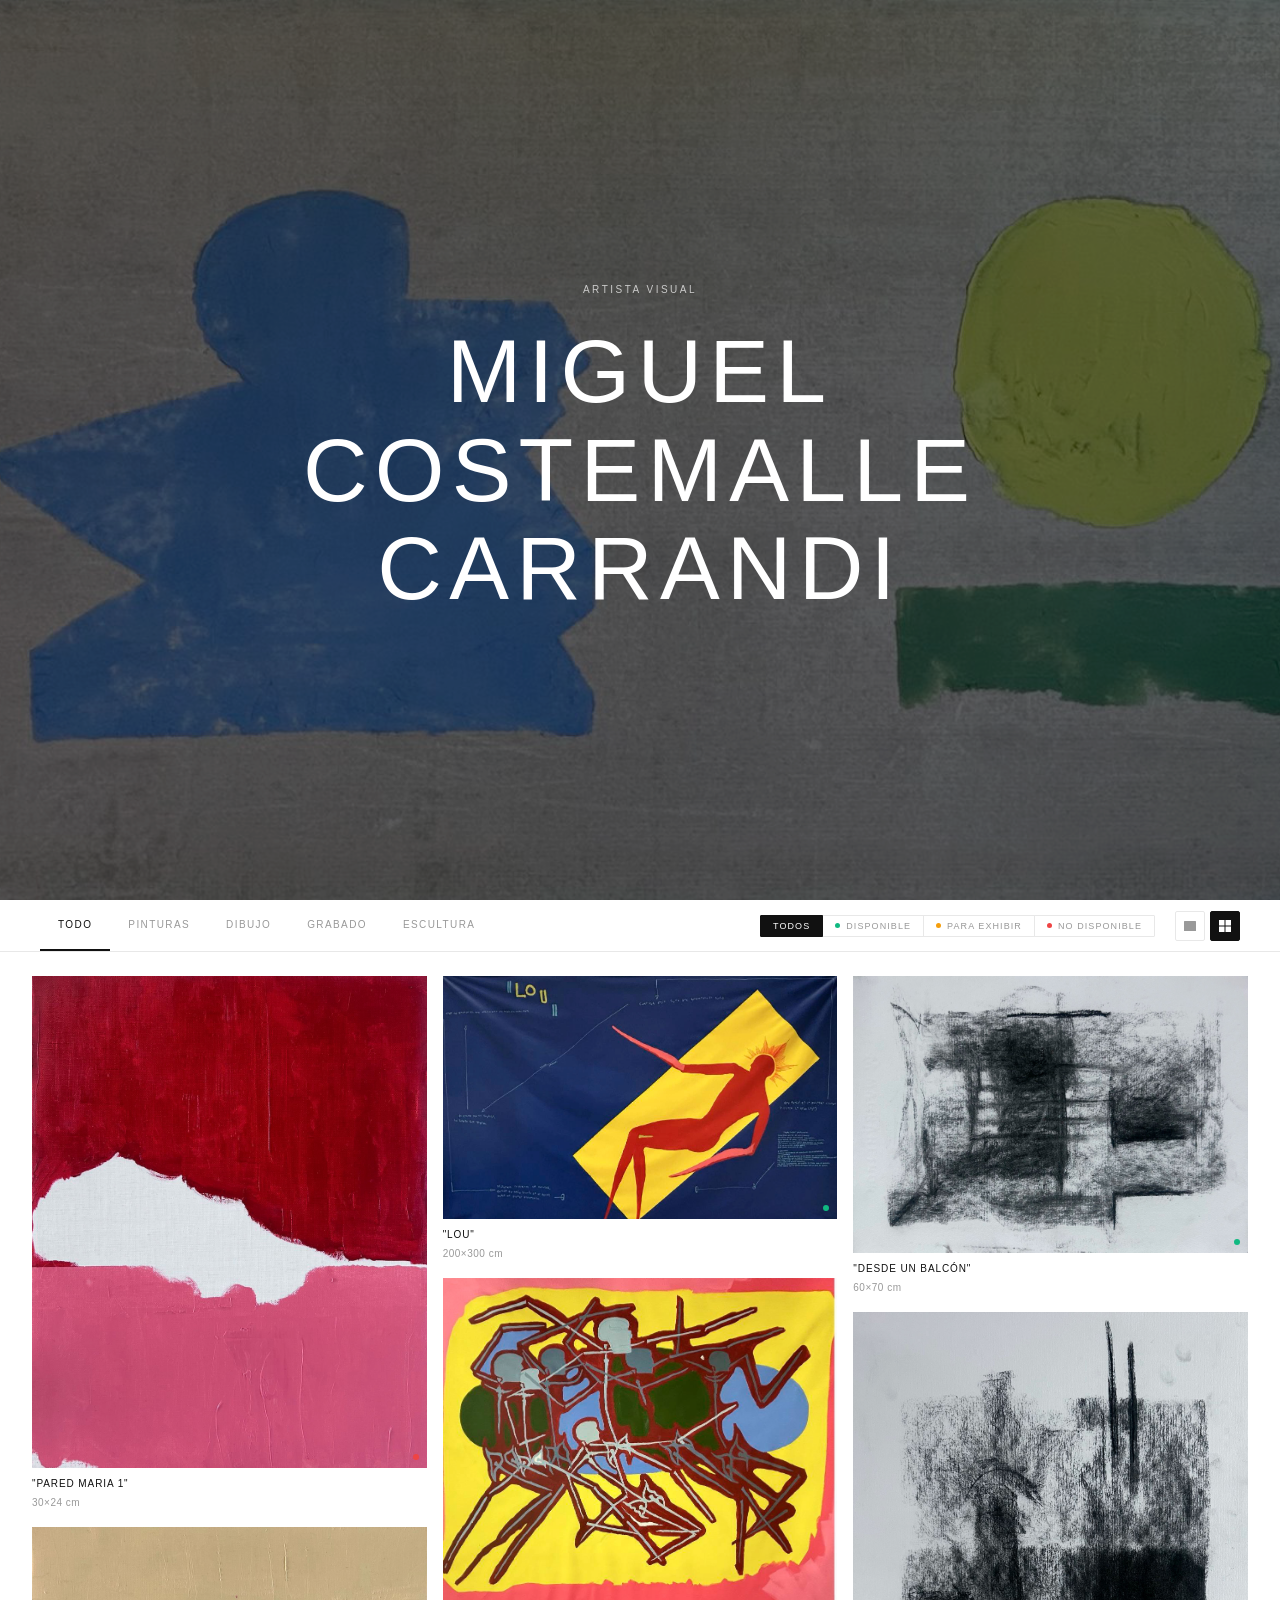
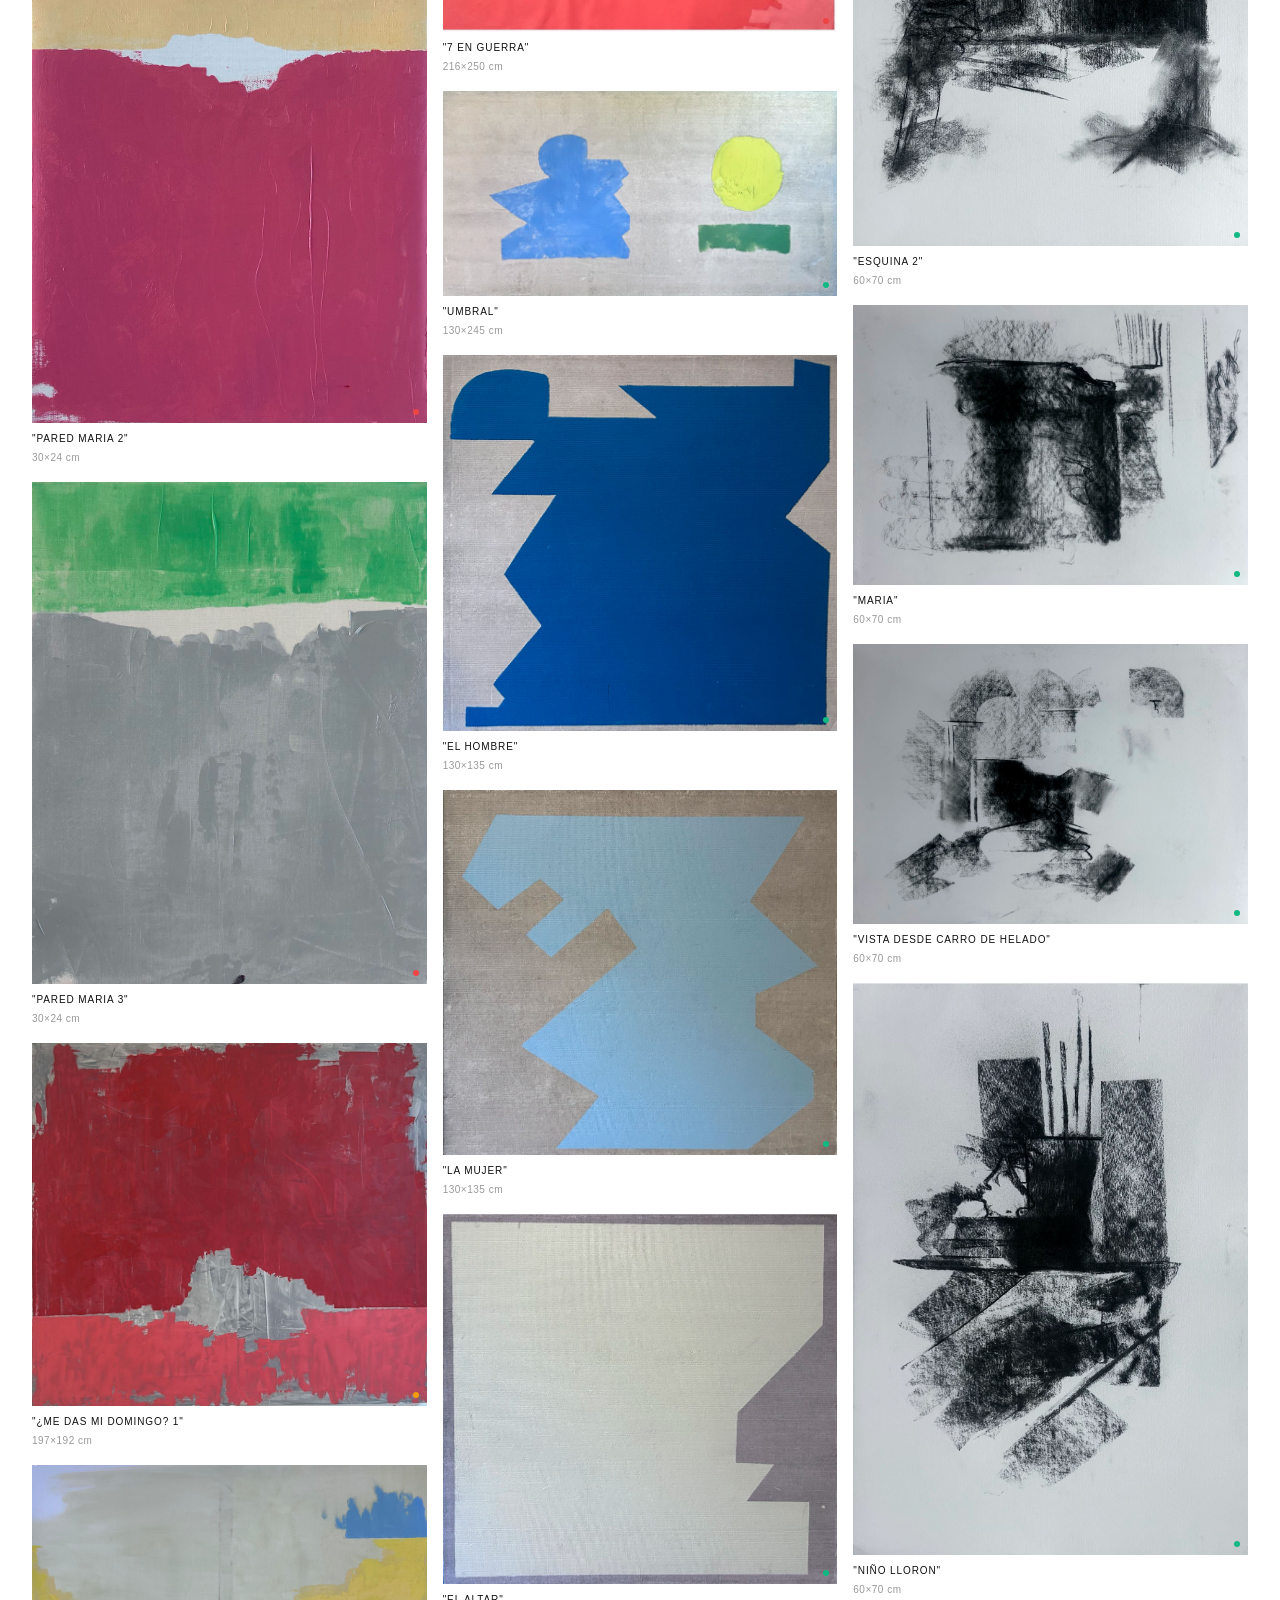
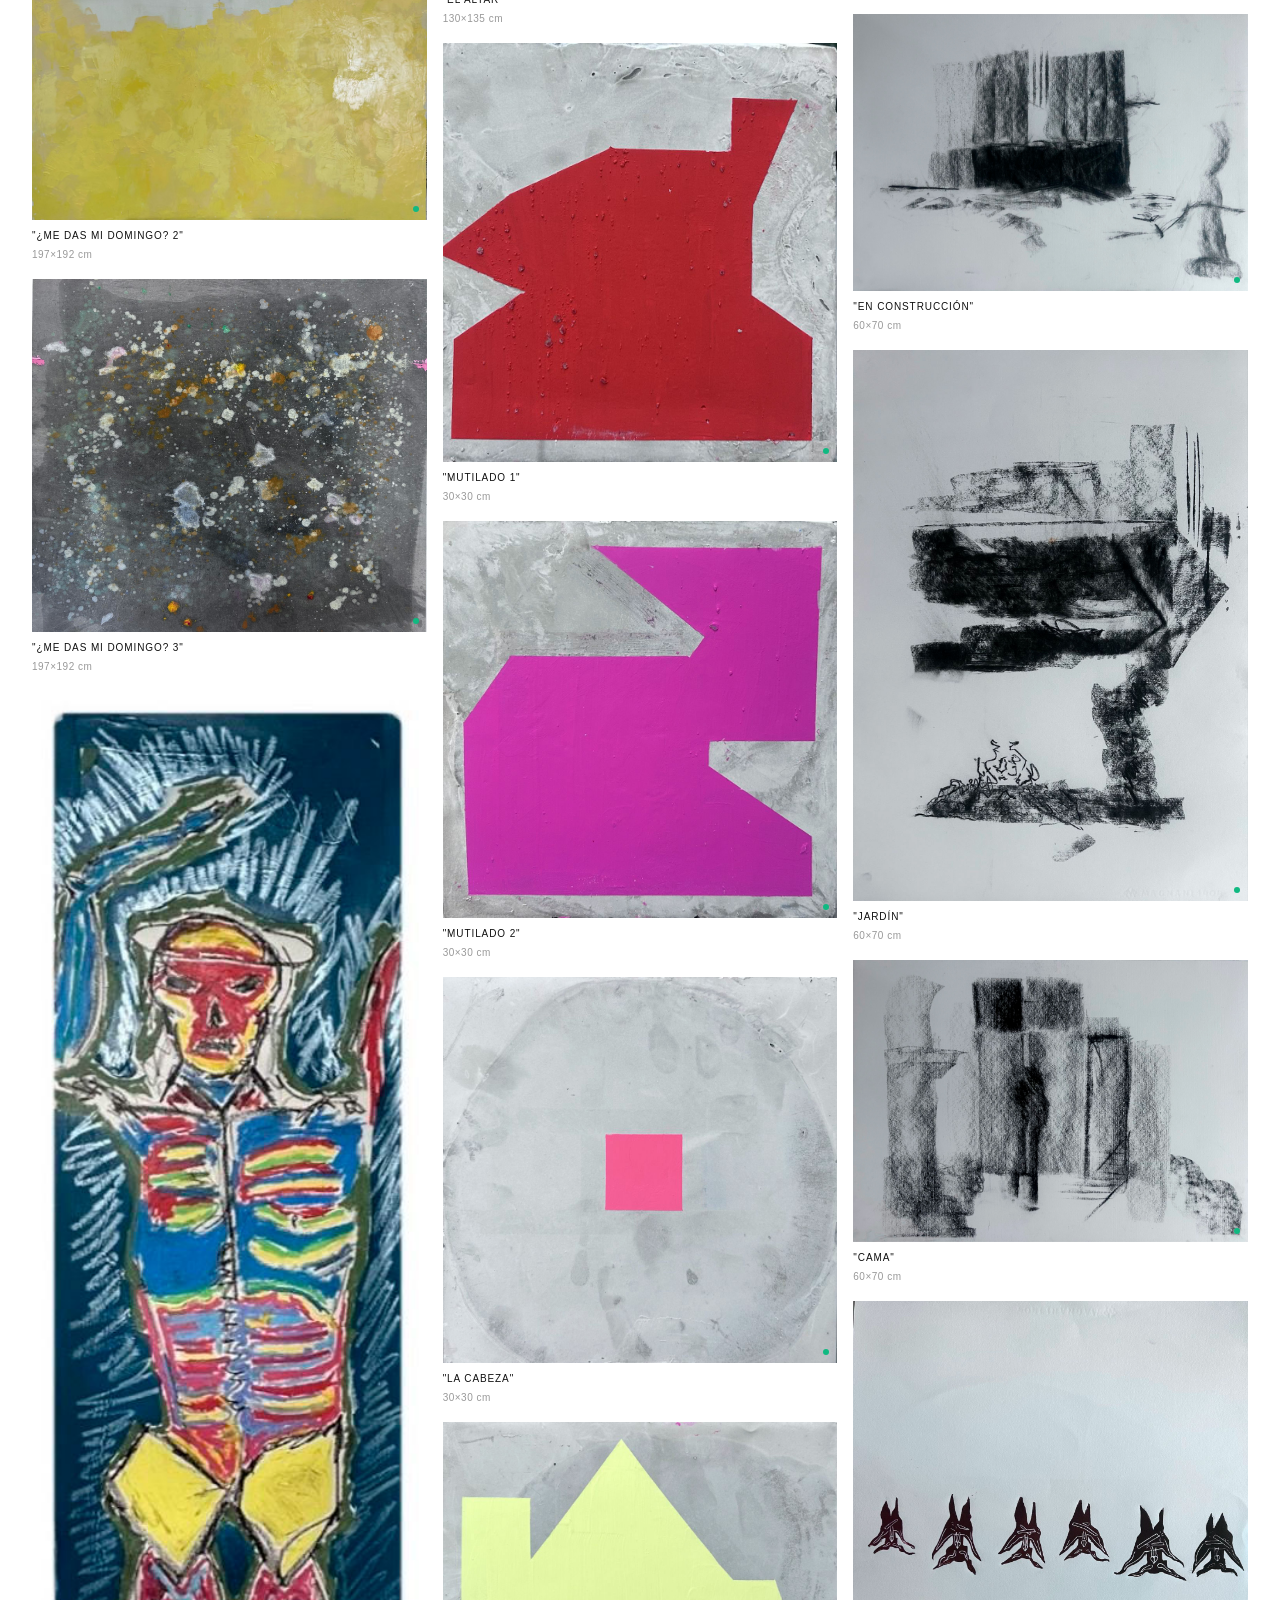
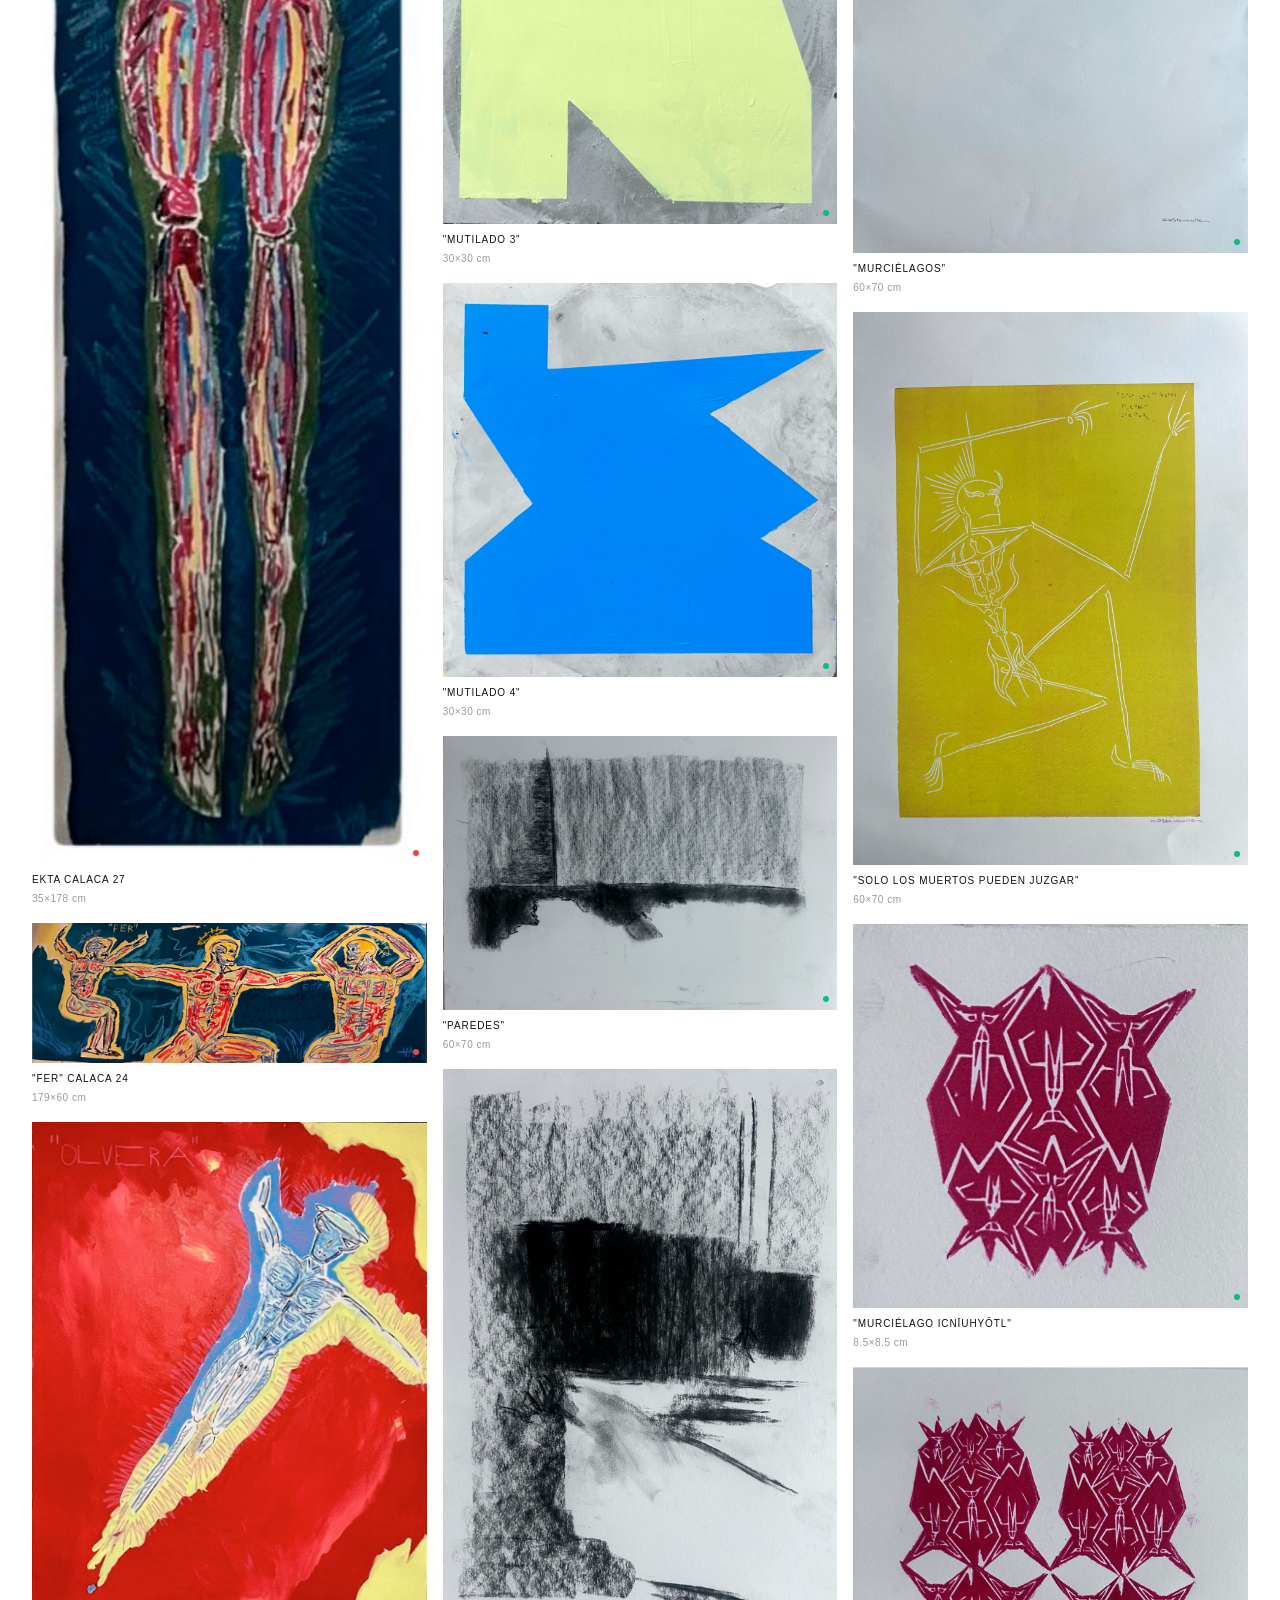
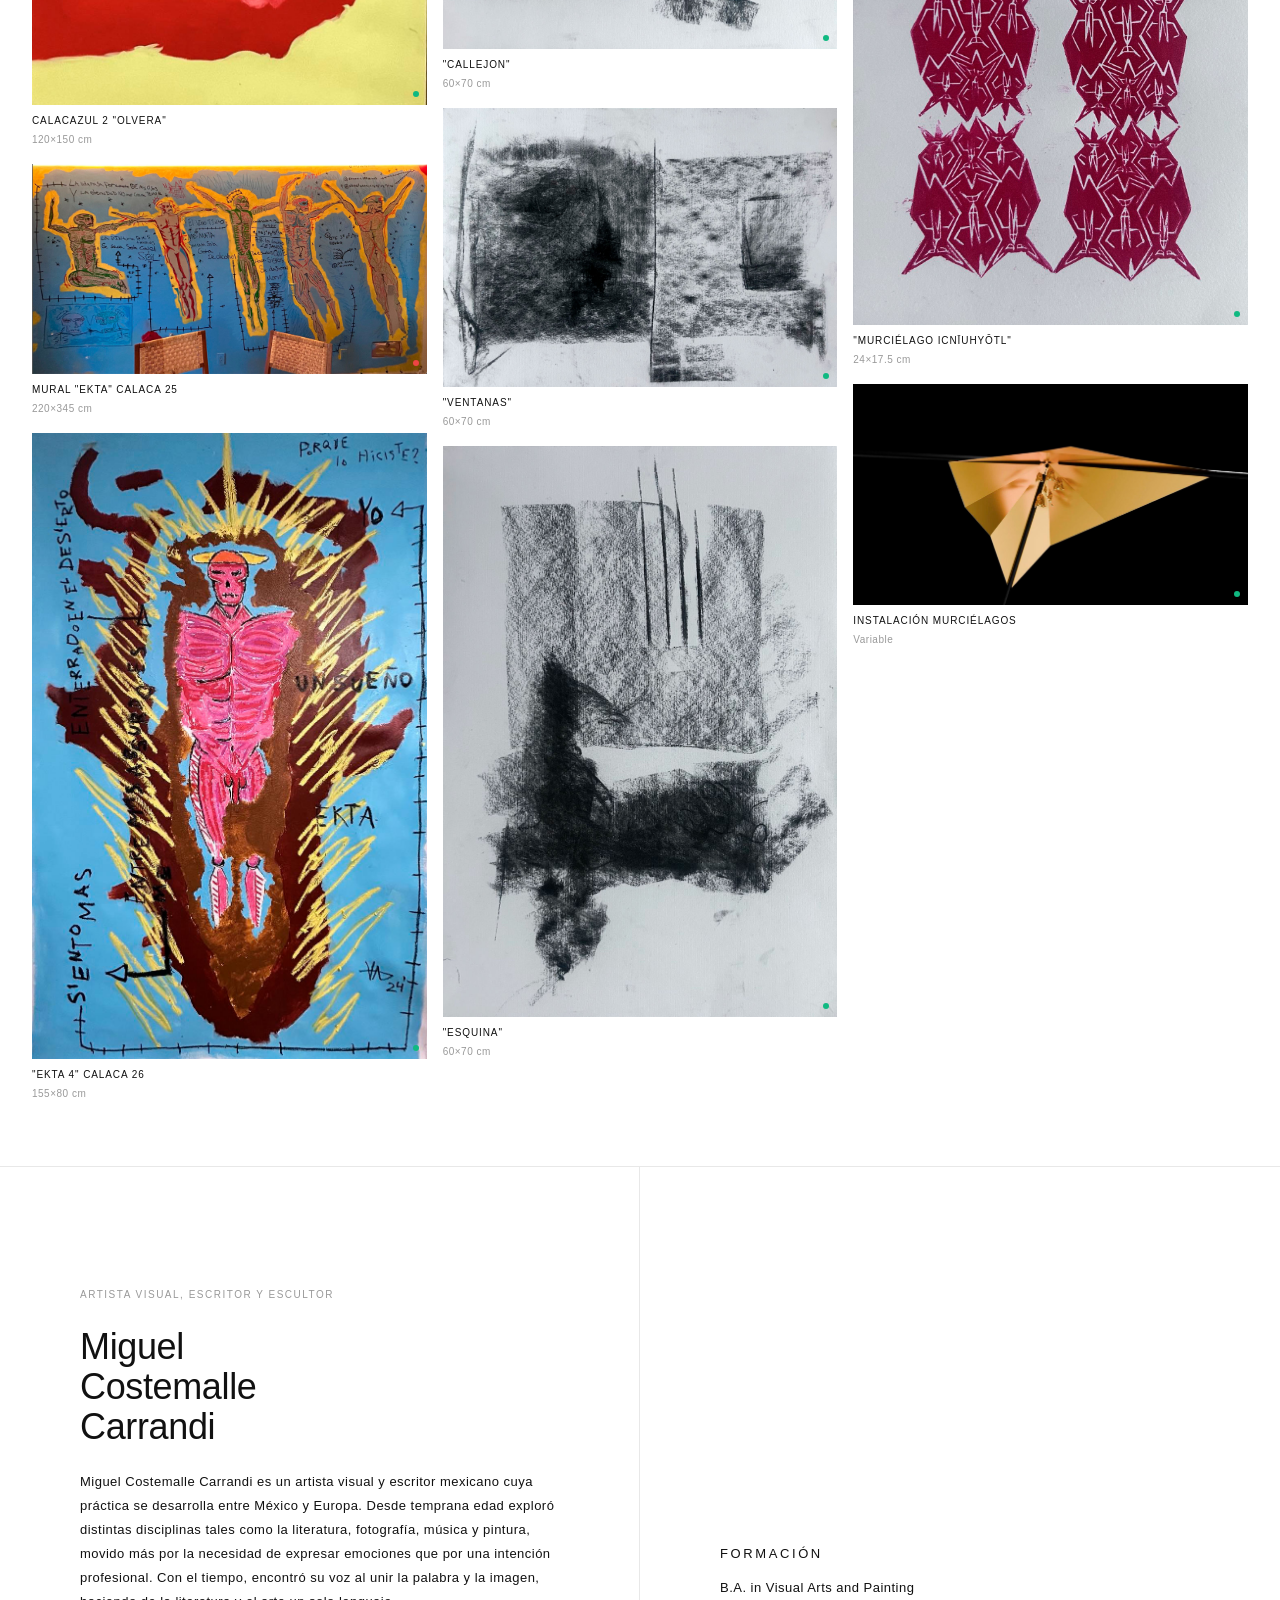
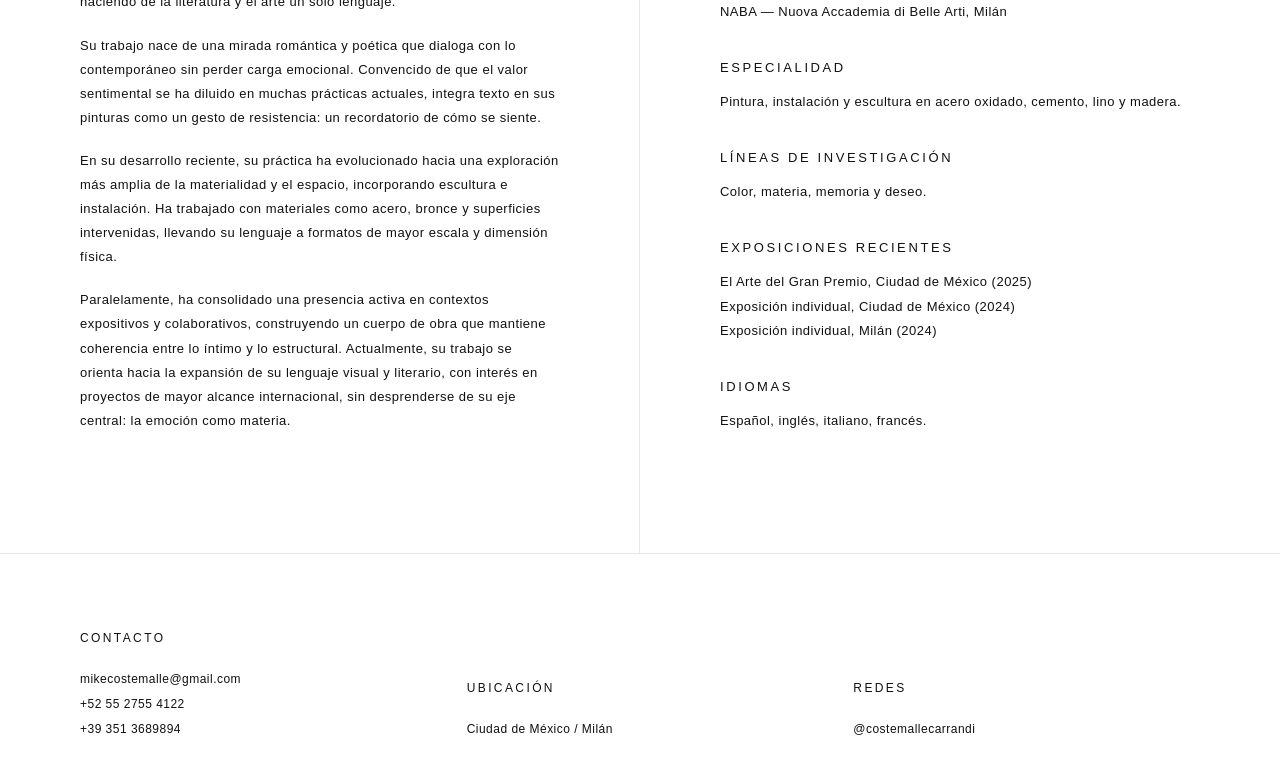
==== commit 0464d400: "Hero section, symmetric 3-col header, slide-close button, lightbox zoom - Hero: 100vh full-bleed sec" ====
--- a/index.html
+++ b/index.html
@@ -117,25 +117,37 @@
 <body>
 
   <header class="header" id="main-header">
-    <a href="#" class="header-name">Miguel Costemalle Carrandi</a>
     <nav class="header-nav">
       <a href="#obra" data-i18n="nav_obra">obra</a>
       <a href="#artista" data-i18n="nav_artista">artista</a>
       <a href="#contacto" data-i18n="nav_contacto">contacto</a>
     </nav>
-    <div class="lang-toggle" id="lang-toggle">
-      <button class="lang-btn" data-lang="es">ES</button>
-      <button class="lang-btn" data-lang="en">EN</button>
-    </div>
-    <button class="hamburger" id="hamburger" aria-label="Menú">
-      <span></span><span></span><span></span>
-    </button>
+    <a href="#" class="header-name">Miguel Costemalle Carrandi</a>
+    <div class="header-right">
+      <div class="lang-toggle" id="lang-toggle">
+        <button class="lang-btn" data-lang="es">ES</button>
+        <button class="lang-btn" data-lang="en">EN</button>
+      </div>
+      <button class="hamburger" id="hamburger" aria-label="Menú">
+        <span></span><span></span><span></span>
+      </button>
+    </div>
   </header>
   <div class="mobile-nav" id="mobile-nav">
     <a href="#obra" class="mobile-nav-link" data-i18n="mob_obra">Obra</a>
     <a href="#artista" class="mobile-nav-link" data-i18n="mob_artista">Artista</a>
     <a href="#contacto" class="mobile-nav-link" data-i18n="mob_contacto">Contacto</a>
   </div>
+
+  <!-- ── HERO ─────────────────────────────────────────────── -->
+  <section class="hero" id="hero">
+    <div class="hero-bg" id="hero-bg"></div>
+    <div class="hero-overlay"></div>
+    <div class="hero-content">
+      <p class="hero-role">Artista visual</p>
+      <h1 class="hero-name">Miguel<br>Costemalle<br>Carrandi</h1>
+    </div>
+  </section>
 
   <!-- ── OBRA ─────────────────────────────────────────────── -->
   <section class="obra-section" id="obra">
@@ -230,6 +242,7 @@
 
     <!-- ── SLIDESHOW VIEW ─────────────────────────────────── -->
     <div class="slide-view" id="slide-view">
+      <button class="slide-close" id="slide-close" aria-label="Volver al grid">×</button>
 
       <!-- Image area -->
       <div class="slide-area">
--- a/styles.css
+++ b/styles.css
@@ -1,4 +1,4 @@
-*,*::before,*::after{box-sizing:border-box;margin:0;padding:0}:root{--header-h:60px;--controls-h:52px;--ink:#111;--muted:#999;--border:#e8e8e8;--bg:#fff;--bg-controls:rgba(255,255,255,0.97);--bg-header:rgba(255,255,255,0.96);--bg-grid:#f5f5f5;--bg-secondary:#fafafa;--active-bg:#111;--active-fg:#fff;--font:'Helvetica Neue',Helvetica,Arial,sans-serif}@media (prefers-color-scheme:dark){:root{--ink:#f0f0f0;--muted:#b8b8b8;--border:#2a2a2a;--bg:#0c0c0c;--bg-controls:rgba(12,12,12,0.97);--bg-header:rgba(12,12,12,0.96);--bg-grid:#1a1a1a;--bg-secondary:#111;--active-bg:#303030;--active-fg:#f0f0f0}}html{scroll-behavior:smooth;background:var(--bg)}body{font-family:var(--font);background:var(--bg);color:var(--ink);font-size:12px;font-weight:300;letter-spacing:0.04em;line-height:1.6}a{color:inherit;text-decoration:none}.header{position:fixed;top:0;left:0;right:0;height:var(--header-h);display:flex;align-items:center;justify-content:space-between;padding:0 40px;background:var(--bg-header);backdrop-filter:blur(10px);-webkit-backdrop-filter:blur(10px);z-index:200;border-bottom:1px solid var(--border)}.header-name{font-size:11px;letter-spacing:0.12em;text-transform:uppercase;font-weight:600;white-space:nowrap}.header-nav{display:flex;gap:32px}.header-nav a{font-size:10px;letter-spacing:0.15em;text-transform:uppercase;color:var(--muted);transition:color 0.25s;font-weight:500}.header-nav a:hover{color:var(--ink)}.hamburger{display:none}.mobile-nav{display:none}.obra-section{background:var(--bg);min-height:100vh;margin-top:var(--header-h)}.obra-controls{position:sticky;top:var(--header-h);z-index:100;height:var(--controls-h);display:flex;align-items:center;justify-content:space-between;padding:0 40px;background:var(--bg-controls);backdrop-filter:blur(8px);-webkit-backdrop-filter:blur(8px);border-bottom:1px solid var(--border);gap:16px}.cat-nav{display:flex;align-items:stretch;height:100%;flex-shrink:0}.cat-btn{background:none;border:none;border-bottom:2px solid transparent;font-family:var(--font);font-size:10px;letter-spacing:0.14em;text-transform:uppercase;color:var(--muted);cursor:pointer;padding:0 18px;height:100%;font-weight:500;white-space:nowrap;transition:color 0.2s,border-color 0.2s;margin-bottom:-1px}.cat-btn.active{color:var(--ink);border-bottom-color:var(--ink)}.cat-btn:not(.active):hover{color:#444}.obra-controls-right{display:flex;align-items:center;gap:20px;flex-shrink:0}.avail-filter{display:flex}.avail-btn{background:none;border:1px solid var(--border);font-family:var(--font);font-size:9px;letter-spacing:0.12em;text-transform:uppercase;color:var(--muted);cursor:pointer;padding:5px 12px;font-weight:500;white-space:nowrap;margin-left:-1px;display:flex;align-items:center;gap:6px;transition:all 0.18s}.avail-btn:first-child{border-radius:1px 0 0 1px;margin-left:0}.avail-btn:last-child{border-radius:0 1px 1px 0}.avail-btn.active{background:var(--active-bg);color:var(--active-fg);border-color:var(--active-bg);z-index:1;position:relative}.avail-btn-dot{width:5px;height:5px;border-radius:50%;flex-shrink:0}.view-toggle{display:flex;gap:5px}.view-btn{background:none;border:1px solid var(--border);width:30px;height:30px;display:flex;align-items:center;justify-content:center;cursor:pointer;color:var(--muted);border-radius:2px;transition:all 0.18s;padding:0}.view-btn.active{background:var(--active-bg);color:var(--active-fg);border-color:var(--active-bg)}.view-btn:not(.active):hover{color:var(--ink);border-color:#bbb}.mobile-filter-btn{display:none}.controls-secondary{display:none}.slide-view{display:flex;height:calc(100vh - var(--header-h) - var(--controls-h));overflow:hidden}.slide-area{flex:1;min-width:0;position:relative;display:flex;align-items:center;justify-content:center;padding:48px 72px;border-right:1px solid var(--border);overflow:hidden}.slide-img-wrap{width:100%;height:100%;display:flex;align-items:center;justify-content:center;position:relative}.slide-img-wrap img{max-width:100%;max-height:100%;width:auto;height:auto;object-fit:contain;display:block;transition:opacity 0.35s ease}.slide-arrow{position:absolute;top:50%;transform:translateY(-50%);background:none;border:none;font-size:20px;color:var(--ink);cursor:pointer;padding:16px 20px;opacity:0.15;transition:opacity 0.2s;z-index:10;font-family:var(--font);line-height:1}.slide-arrow:hover{opacity:0.7}.slide-prev-obra{left:0}.slide-next-obra{right:0}.slide-sub-nav{position:absolute;bottom:20px;left:50%;transform:translateX(-50%);display:flex;align-items:center;gap:10px;background:var(--ink);border:none;padding:7px 16px;white-space:nowrap}.slide-sub-btn{background:none;border:none;font-size:20px;cursor:pointer;color:var(--bg);padding:0 2px;opacity:0.7;transition:opacity 0.2s;line-height:1}.slide-sub-btn:hover{opacity:1}.slide-sub-counter{font-size:10px;letter-spacing:0.12em;color:var(--bg);min-width:36px;text-align:center;font-weight:500}.slide-info{width:340px;flex-shrink:0;padding:56px 52px 72px;display:flex;flex-direction:column;justify-content:flex-end;gap:10px;overflow-y:auto}.slide-counter{font-size:9px;letter-spacing:0.14em;text-transform:uppercase;color:var(--muted);margin-bottom:20px}.slide-title{font-size:21px;font-weight:300;letter-spacing:0.01em;line-height:1.3}.slide-meta{font-size:11px;color:var(--muted);letter-spacing:0.06em;line-height:2.1}.slide-meta span{display:block}.slide-def{font-size:11px;color:#666;line-height:1.75;font-style:italic}.slide-price{font-size:13px;font-weight:500;color:var(--ink);margin-top:4px}.slide-nota{font-size:11px;color:var(--muted);line-height:1.7}.slide-avail{display:inline-flex;align-items:center;gap:8px;font-size:9px;letter-spacing:0.14em;text-transform:uppercase;font-weight:500;color:var(--ink);margin-top:10px}.avail-dot,.grid-dot{width:6px;height:6px;border-radius:50%;flex-shrink:0}.dot-green{background:#10b981}.dot-red{background:#ef4444}.dot-yellow{background:#f59e0b}.grid-view{padding:24px 32px 64px}.obra-grid{columns:4;column-gap:16px}.grid-item{break-inside:avoid;margin-bottom:16px;cursor:pointer}.grid-img-wrap{width:100%;background:var(--bg-grid);overflow:hidden;position:relative;margin-bottom:8px}.grid-img-wrap img{width:100%;height:auto;display:block}.grid-dot{position:absolute;bottom:8px;right:8px;pointer-events:none}.grid-caption{display:flex;flex-direction:column;gap:3px}.grid-title{font-size:10px;letter-spacing:0.09em;text-transform:uppercase;color:var(--ink);display:block;white-space:nowrap;overflow:hidden;text-overflow:ellipsis}.grid-dims{font-size:10px;color:var(--muted);letter-spacing:0.05em;display:block}.obra-empty{display:flex;align-items:center;justify-content:center;padding:120px 40px;font-size:10px;letter-spacing:0.14em;text-transform:uppercase;color:var(--muted)}.artista-section{display:grid;grid-template-columns:1fr 1fr;background:var(--bg);border-top:1px solid var(--border)}.artista-left{border-right:1px solid var(--border);padding:120px 80px;display:flex;flex-direction:column;justify-content:flex-end}.artista-right{padding:120px 80px;display:flex;flex-direction:column;justify-content:flex-end;gap:32px}.artista-name{font-size:36px;font-weight:300;letter-spacing:-0.01em;line-height:1.1;margin-bottom:24px}.artista-role{font-size:10px;color:var(--muted);letter-spacing:0.15em;text-transform:uppercase;margin-bottom:24px;font-weight:500}.artista-bio{font-size:13px;color:var(--ink);line-height:1.85;max-width:500px}.artista-block-title{font-size:10px;letter-spacing:0.2em;text-transform:uppercase;color:var(--muted);margin-bottom:10px;font-weight:500}.artista-block p,.artista-block li{font-size:13px;color:var(--ink);line-height:1.85}.artista-block ul{list-style:none}.footer{background:var(--bg);border-top:1px solid var(--border);padding:72px 80px 40px;display:grid;grid-template-columns:1fr 1fr 1fr;align-items:end;gap:40px}.footer-col-title{font-size:10px;letter-spacing:0.2em;text-transform:uppercase;color:var(--muted);margin-bottom:16px;font-weight:500}.footer-col p,.footer-col a{font-size:12px;color:var(--ink);line-height:2.1;display:block;transition:opacity 0.25s}.footer-col a:hover{opacity:0.45}.footer-copy{grid-column:1 / -1;font-size:10px;color:var(--muted);letter-spacing:0.1em;padding-top:32px;border-top:1px solid var(--border);margin-top:8px}@media (min-width:1600px){.obra-grid{columns:5}.slide-info{width:380px}}@media (max-width:1280px){.obra-grid{columns:3}.slide-info{width:300px;padding:48px 36px 64px}}@media (max-width:1024px){.obra-grid{columns:3}.artista-left,.artista-right{padding:80px 40px}.footer{padding:60px 40px 40px}.slide-area{padding:40px 56px}}@media (max-width:768px){:root{--controls-h:44px}.header{padding:0 16px}.header-name{font-size:9px;letter-spacing:0.1em}.header-nav{display:none}.hamburger{display:flex;flex-direction:column;justify-content:center;gap:5px;flex-shrink:0;background:none;border:none;cursor:pointer;padding:4px 0 4px 16px;width:36px}.hamburger span{display:block;width:18px;height:1.2px;background:var(--ink);transition:transform 0.22s ease,opacity 0.22s ease;transform-origin:center}.hamburger.open span:nth-child(1){transform:translateY(6.2px) rotate(45deg)}.hamburger.open span:nth-child(2){opacity:0;transform:scaleX(0)}.hamburger.open span:nth-child(3){transform:translateY(-6.2px) rotate(-45deg)}.mobile-nav{display:flex;flex-direction:column;position:fixed;top:var(--header-h);left:0;right:0;background:var(--bg-header);backdrop-filter:blur(10px);-webkit-backdrop-filter:blur(10px);border-bottom:1px solid var(--border);z-index:190;padding:0 24px;max-height:0;overflow:hidden;transition:max-height 0.28s cubic-bezier(0.4,0,0.2,1),padding 0.28s ease}.mobile-nav.open{max-height:200px;padding:12px 24px 16px}.mobile-nav-link{font-family:var(--font);font-size:11px;letter-spacing:0.18em;text-transform:uppercase;color:var(--ink);font-weight:500;padding:12px 0;border-bottom:1px solid var(--border);display:block;transition:opacity 0.2s}.mobile-nav-link:last-child{border-bottom:none}.mobile-nav-link:hover{opacity:0.5}.obra-controls{height:var(--controls-h);padding:0;gap:0}.cat-nav{flex:1;min-width:0;height:44px;overflow-x:auto;overflow-y:hidden;padding:0 12px;scrollbar-width:none;-ms-overflow-style:none}.cat-nav::-webkit-scrollbar{display:none}.cat-nav{-webkit-mask-image:linear-gradient(to right,black 80%,transparent 100%);mask-image:linear-gradient(to right,black 80%,transparent 100%)}.cat-btn{height:44px;padding:0 12px;font-size:9px}.obra-controls-right{display:none}.mobile-filter-btn{display:flex;align-items:center;justify-content:center;flex-shrink:0;width:44px;height:44px;background:none;border:none;border-left:1px solid var(--border);color:var(--muted);cursor:pointer;transition:color 0.2s,background 0.2s}.mobile-filter-btn.active{color:var(--ink);background:var(--bg-grid)}.controls-secondary{display:flex;align-items:center;justify-content:space-between;padding:0 14px;height:0;overflow:hidden;background:var(--bg-secondary);border-bottom:0px solid var(--border);transition:height 0.25s ease,border-bottom-width 0.25s ease}.controls-secondary.open{height:48px;border-bottom-width:1px}.controls-secondary .avail-filter{display:flex}.controls-secondary .avail-btn{font-size:9px;padding:5px 10px}.slide-view{flex-direction:column;height:auto;min-height:calc(100svh - var(--header-h) - var(--controls-h))}.slide-area{border-right:none;border-bottom:1px solid var(--border);height:65vw;min-height:220px;padding:16px 44px;flex-shrink:0}.slide-arrow{font-size:16px;padding:10px 12px}.slide-info{width:100%;padding:28px 20px 44px;justify-content:flex-start}.slide-counter{margin-bottom:10px}.slide-title{font-size:17px}.obra-grid{columns:2;column-gap:10px}.grid-item{margin-bottom:10px}.grid-view{padding:14px 14px 56px}.grid-title{font-size:9px}.grid-dims{font-size:9px}.artista-section{grid-template-columns:1fr}.artista-left{border-right:none;border-bottom:1px solid var(--border);padding:64px 20px}.artista-right{padding:64px 20px}.footer{grid-template-columns:1fr 1fr;padding:48px 20px 36px}}@media (max-width:480px){.artista-name{font-size:28px}.obra-grid{columns:2;column-gap:8px}.grid-item{margin-bottom:8px}.grid-view{padding:10px 10px 48px}.footer{grid-template-columns:1fr;gap:28px}}
+*,*::before,*::after{box-sizing:border-box;margin:0;padding:0}:root{--header-h:60px;--controls-h:52px;--ink:#111;--muted:#999;--border:#e8e8e8;--bg:#fff;--bg-controls:rgba(255,255,255,0.97);--bg-header:rgba(255,255,255,0.96);--bg-grid:#f5f5f5;--bg-secondary:#fafafa;--active-bg:#111;--active-fg:#fff;--font:'Helvetica Neue',Helvetica,Arial,sans-serif}@media (prefers-color-scheme:dark){:root{--ink:#f0f0f0;--muted:#b8b8b8;--border:#2a2a2a;--bg:#0c0c0c;--bg-controls:rgba(12,12,12,0.97);--bg-header:rgba(12,12,12,0.96);--bg-grid:#1a1a1a;--bg-secondary:#111;--active-bg:#303030;--active-fg:#f0f0f0}}html{scroll-behavior:smooth;background:var(--bg)}body{font-family:var(--font);background:var(--bg);color:var(--ink);font-size:12px;font-weight:300;letter-spacing:0.04em;line-height:1.6}a{color:inherit;text-decoration:none}.header{position:fixed;top:0;left:0;right:0;height:var(--header-h);display:grid;grid-template-columns:1fr auto 1fr;align-items:center;padding:0 40px;background:var(--bg-header);backdrop-filter:blur(10px);-webkit-backdrop-filter:blur(10px);z-index:200;border-bottom:1px solid var(--border);opacity:0;pointer-events:none;transform:translateY(-8px);transition:opacity 0.4s ease,transform 0.4s ease}.header.visible{opacity:1;pointer-events:auto;transform:translateY(0)}.header-right{display:flex;justify-content:flex-end;align-items:center;gap:16px}.header-name{font-size:11px;letter-spacing:0.12em;text-transform:uppercase;font-weight:600;white-space:nowrap;text-align:center}.header-nav{display:flex;gap:32px}.header-nav a{font-size:10px;letter-spacing:0.15em;text-transform:uppercase;color:var(--muted);transition:color 0.25s;font-weight:500}.header-nav a:hover{color:var(--ink)}.hamburger{display:none}.mobile-nav{display:none}.obra-section{background:var(--bg);min-height:100vh;margin-top:0}.obra-controls{position:sticky;top:var(--header-h);z-index:100;height:var(--controls-h);display:flex;align-items:center;justify-content:space-between;padding:0 40px;background:var(--bg-controls);backdrop-filter:blur(8px);-webkit-backdrop-filter:blur(8px);border-bottom:1px solid var(--border);gap:16px}.cat-nav{display:flex;align-items:stretch;height:100%;flex-shrink:0}.cat-btn{background:none;border:none;border-bottom:2px solid transparent;font-family:var(--font);font-size:10px;letter-spacing:0.14em;text-transform:uppercase;color:var(--muted);cursor:pointer;padding:0 18px;height:100%;font-weight:500;white-space:nowrap;transition:color 0.2s,border-color 0.2s;margin-bottom:-1px}.cat-btn.active{color:var(--ink);border-bottom-color:var(--ink)}.cat-btn:not(.active):hover{color:#444}.obra-controls-right{display:flex;align-items:center;gap:20px;flex-shrink:0}.avail-filter{display:flex}.avail-btn{background:none;border:1px solid var(--border);font-family:var(--font);font-size:9px;letter-spacing:0.12em;text-transform:uppercase;color:var(--muted);cursor:pointer;padding:5px 12px;font-weight:500;white-space:nowrap;margin-left:-1px;display:flex;align-items:center;gap:6px;transition:all 0.18s}.avail-btn:first-child{border-radius:1px 0 0 1px;margin-left:0}.avail-btn:last-child{border-radius:0 1px 1px 0}.avail-btn.active{background:var(--active-bg);color:var(--active-fg);border-color:var(--active-bg);z-index:1;position:relative}.avail-btn-dot{width:5px;height:5px;border-radius:50%;flex-shrink:0}.view-toggle{display:flex;gap:5px}.view-btn{background:none;border:1px solid var(--border);width:30px;height:30px;display:flex;align-items:center;justify-content:center;cursor:pointer;color:var(--muted);border-radius:2px;transition:all 0.18s;padding:0}.view-btn.active{background:var(--active-bg);color:var(--active-fg);border-color:var(--active-bg)}.view-btn:not(.active):hover{color:var(--ink);border-color:#bbb}.mobile-filter-btn{display:none}.controls-secondary{display:none}.slide-view{display:flex;height:calc(100vh - var(--header-h) - var(--controls-h));overflow:hidden}.slide-area{flex:1;min-width:0;position:relative;display:flex;align-items:center;justify-content:center;padding:48px 72px;border-right:1px solid var(--border);overflow:hidden}.slide-img-wrap{width:100%;height:100%;display:flex;align-items:center;justify-content:center;position:relative}.slide-img-wrap img{max-width:100%;max-height:100%;width:auto;height:auto;object-fit:contain;display:block;transition:opacity 0.35s ease}.slide-arrow{position:absolute;top:50%;transform:translateY(-50%);background:none;border:none;font-size:20px;color:var(--ink);cursor:pointer;padding:16px 20px;opacity:0.15;transition:opacity 0.2s;z-index:10;font-family:var(--font);line-height:1}.slide-arrow:hover{opacity:0.7}.slide-prev-obra{left:0}.slide-next-obra{right:0}.slide-sub-nav{position:absolute;bottom:20px;left:50%;transform:translateX(-50%);display:flex;align-items:center;gap:10px;background:var(--ink);border:none;padding:7px 16px;white-space:nowrap}.slide-sub-btn{background:none;border:none;font-size:20px;cursor:pointer;color:var(--bg);padding:0 2px;opacity:0.7;transition:opacity 0.2s;line-height:1}.slide-sub-btn:hover{opacity:1}.slide-sub-counter{font-size:10px;letter-spacing:0.12em;color:var(--bg);min-width:36px;text-align:center;font-weight:500}.slide-info{width:340px;flex-shrink:0;padding:56px 52px 72px;display:flex;flex-direction:column;justify-content:flex-end;gap:10px;overflow-y:auto}.slide-counter{font-size:9px;letter-spacing:0.14em;text-transform:uppercase;color:var(--muted);margin-bottom:20px}.slide-title{font-size:21px;font-weight:300;letter-spacing:0.01em;line-height:1.3}.slide-meta{font-size:11px;color:var(--muted);letter-spacing:0.06em;line-height:2.1}.slide-meta span{display:block}.slide-def{font-size:11px;color:#666;line-height:1.75;font-style:italic}.slide-price{font-size:13px;font-weight:500;color:var(--ink);margin-top:4px}.slide-nota{font-size:11px;color:var(--muted);line-height:1.7}.slide-avail{display:inline-flex;align-items:center;gap:8px;font-size:9px;letter-spacing:0.14em;text-transform:uppercase;font-weight:500;color:var(--ink);margin-top:10px}.avail-dot,.grid-dot{width:6px;height:6px;border-radius:50%;flex-shrink:0}.dot-green{background:#10b981}.dot-red{background:#ef4444}.dot-yellow{background:#f59e0b}.grid-view{padding:24px 32px 64px}.obra-grid{columns:4;column-gap:16px}.grid-item{break-inside:avoid;margin-bottom:16px;cursor:pointer}.grid-img-wrap{width:100%;background:var(--bg-grid);overflow:hidden;position:relative;margin-bottom:8px}.grid-img-wrap img{width:100%;height:auto;display:block}.grid-dot{position:absolute;bottom:8px;right:8px;pointer-events:none}.grid-caption{display:flex;flex-direction:column;gap:3px}.grid-title{font-size:10px;letter-spacing:0.09em;text-transform:uppercase;color:var(--ink);display:block;white-space:nowrap;overflow:hidden;text-overflow:ellipsis}.grid-dims{font-size:10px;color:var(--muted);letter-spacing:0.05em;display:block}.obra-empty{display:flex;align-items:center;justify-content:center;padding:120px 40px;font-size:10px;letter-spacing:0.14em;text-transform:uppercase;color:var(--muted)}.artista-section{display:grid;grid-template-columns:1fr 1fr;background:var(--bg);border-top:1px solid var(--border)}.artista-left{border-right:1px solid var(--border);padding:120px 80px;display:flex;flex-direction:column;justify-content:flex-end}.artista-right{padding:120px 80px;display:flex;flex-direction:column;justify-content:flex-end;gap:32px}.artista-name{font-size:36px;font-weight:300;letter-spacing:-0.01em;line-height:1.1;margin-bottom:24px}.artista-role{font-size:10px;color:var(--muted);letter-spacing:0.15em;text-transform:uppercase;margin-bottom:24px;font-weight:500}.artista-bio{font-size:13px;color:var(--ink);line-height:1.85;max-width:500px}.artista-block-title{font-size:10px;letter-spacing:0.2em;text-transform:uppercase;color:var(--muted);margin-bottom:10px;font-weight:500}.artista-block p,.artista-block li{font-size:13px;color:var(--ink);line-height:1.85}.artista-block ul{list-style:none}.footer{background:var(--bg);border-top:1px solid var(--border);padding:72px 80px 40px;display:grid;grid-template-columns:1fr 1fr 1fr;align-items:end;gap:40px}.footer-col-title{font-size:10px;letter-spacing:0.2em;text-transform:uppercase;color:var(--muted);margin-bottom:16px;font-weight:500}.footer-col p,.footer-col a{font-size:12px;color:var(--ink);line-height:2.1;display:block;transition:opacity 0.25s}.footer-col a:hover{opacity:0.45}.footer-copy{grid-column:1 / -1;font-size:10px;color:var(--muted);letter-spacing:0.1em;padding-top:32px;border-top:1px solid var(--border);margin-top:8px}@media (min-width:1600px){.obra-grid{columns:5}.slide-info{width:380px}}@media (max-width:1280px){.obra-grid{columns:3}.slide-info{width:300px;padding:48px 36px 64px}}@media (max-width:1024px){.obra-grid{columns:3}.artista-left,.artista-right{padding:80px 40px}.footer{padding:60px 40px 40px}.slide-area{padding:40px 56px}}@media (max-width:768px){:root{--controls-h:44px}.header{padding:0 16px;grid-template-columns:1fr auto 1fr}.header-name{font-size:9px;letter-spacing:0.1em}.header-nav{display:none}.lang-toggle{display:none}.hamburger{display:flex;flex-direction:column;justify-content:center;gap:5px;flex-shrink:0;background:none;border:none;cursor:pointer;padding:4px 0 4px 16px;width:36px}.hamburger span{display:block;width:18px;height:1.2px;background:var(--ink);transition:transform 0.22s ease,opacity 0.22s ease;transform-origin:center}.hamburger.open span:nth-child(1){transform:translateY(6.2px) rotate(45deg)}.hamburger.open span:nth-child(2){opacity:0;transform:scaleX(0)}.hamburger.open span:nth-child(3){transform:translateY(-6.2px) rotate(-45deg)}.mobile-nav{display:flex;flex-direction:column;position:fixed;top:var(--header-h);left:0;right:0;background:var(--bg-header);backdrop-filter:blur(10px);-webkit-backdrop-filter:blur(10px);border-bottom:1px solid var(--border);z-index:190;padding:0 24px;max-height:0;overflow:hidden;transition:max-height 0.28s cubic-bezier(0.4,0,0.2,1),padding 0.28s ease}.mobile-nav.open{max-height:200px;padding:12px 24px 16px}.mobile-nav-link{font-family:var(--font);font-size:11px;letter-spacing:0.18em;text-transform:uppercase;color:var(--ink);font-weight:500;padding:12px 0;border-bottom:1px solid var(--border);display:block;transition:opacity 0.2s}.mobile-nav-link:last-child{border-bottom:none}.mobile-nav-link:hover{opacity:0.5}.obra-controls{height:var(--controls-h);padding:0;gap:0}.cat-nav{flex:1;min-width:0;height:44px;overflow-x:auto;overflow-y:hidden;padding:0 12px;scrollbar-width:none;-ms-overflow-style:none}.cat-nav::-webkit-scrollbar{display:none}.cat-nav{-webkit-mask-image:linear-gradient(to right,black 80%,transparent 100%);mask-image:linear-gradient(to right,black 80%,transparent 100%)}.cat-btn{height:44px;padding:0 12px;font-size:9px}.obra-controls-right{display:none}.mobile-filter-btn{display:flex;align-items:center;justify-content:center;flex-shrink:0;width:44px;height:44px;background:none;border:none;border-left:1px solid var(--border);color:var(--muted);cursor:pointer;transition:color 0.2s,background 0.2s}.mobile-filter-btn.active{color:var(--ink);background:var(--bg-grid)}.controls-secondary{display:flex;align-items:center;justify-content:space-between;padding:0 14px;height:0;overflow:hidden;background:var(--bg-secondary);border-bottom:0px solid var(--border);transition:height 0.25s ease,border-bottom-width 0.25s ease}.controls-secondary.open{height:48px;border-bottom-width:1px}.controls-secondary .avail-filter{display:flex}.controls-secondary .avail-btn{font-size:9px;padding:5px 10px}.slide-view{flex-direction:column;height:auto;min-height:calc(100svh - var(--header-h) - var(--controls-h))}.slide-area{border-right:none;border-bottom:1px solid var(--border);height:65vw;min-height:220px;padding:16px 44px;flex-shrink:0}.slide-arrow{font-size:16px;padding:10px 12px}.slide-info{width:100%;padding:28px 20px 44px;justify-content:flex-start}.slide-counter{margin-bottom:10px}.slide-title{font-size:17px}.obra-grid{columns:2;column-gap:10px}.grid-item{margin-bottom:10px}.grid-view{padding:14px 14px 56px}.grid-title{font-size:9px}.grid-dims{font-size:9px}.artista-section{grid-template-columns:1fr}.artista-left{border-right:none;border-bottom:1px solid var(--border);padding:64px 20px}.artista-right{padding:64px 20px}.footer{grid-template-columns:1fr 1fr;padding:48px 20px 36px}}@media (max-width:480px){.artista-name{font-size:28px}.obra-grid{columns:2;column-gap:8px}.grid-item{margin-bottom:8px}.grid-view{padding:10px 10px 48px}.footer{grid-template-columns:1fr;gap:28px}}
 .lang-toggle{display:flex;align-items:center;flex-shrink:0;margin-left:8px}.lang-btn{background:none;border:1px solid var(--border);font-family:var(--font);font-size:9px;letter-spacing:0.1em;text-transform:uppercase;color:var(--muted);cursor:pointer;padding:4px 9px;font-weight:500;transition:all 0.18s;margin-left:-1px}.lang-btn:first-child{margin-left:0;border-radius:1px 0 0 1px}.lang-btn:last-child{border-radius:0 1px 1px 0}.lang-btn.active{background:var(--active-bg);color:var(--active-fg);border-color:var(--active-bg)}@media (max-width:768px){.lang-toggle{margin-left:0;margin-right:4px}.lang-btn{padding:3px 7px;font-size:8px}}
 .slide-img-wrap{cursor:zoom-in}
-.lb-overlay{position:fixed;inset:0;background:rgba(0,0,0,0.97);z-index:500;display:none;align-items:center;justify-content:center}.lb-overlay.open{display:flex}.lb-img{max-width:100vw;max-height:100vh;width:auto;height:auto;object-fit:contain;display:block;touch-action:pinch-zoom;cursor:zoom-out;user-select:none}.lb-close{position:absolute;top:16px;right:16px;background:none;border:none;color:#fff;font-size:28px;line-height:1;cursor:pointer;opacity:0.55;padding:8px;z-index:501;font-family:var(--font);transition:opacity 0.18s}.lb-close:hover{opacity:1}+.lb-overlay{position:fixed;inset:0;background:rgba(0,0,0,0.97);z-index:500;display:none;align-items:center;justify-content:center}.lb-overlay.open{display:flex}.lb-img{max-width:100vw;max-height:100vh;width:auto;height:auto;object-fit:contain;display:block;touch-action:pinch-zoom;cursor:zoom-out;user-select:none}.lb-close{position:absolute;top:16px;right:16px;background:none;border:none;color:#fff;font-size:28px;line-height:1;cursor:pointer;opacity:0.55;padding:8px;z-index:501;font-family:var(--font);transition:opacity 0.18s}.lb-close:hover{opacity:1}.hero{position:relative;height:100vh;display:flex;align-items:center;justify-content:center;overflow:hidden;background:linear-gradient(135deg,#1a1a1a 0%,#2a2a2a 50%,#1a1a1a 100%)}.hero-bg{position:absolute;inset:0;background-size:cover;background-position:center;filter:brightness(0.45);transform:scale(1.04);transition:transform 7s ease-out}.hero-bg.loaded{transform:scale(1)}.hero-overlay{position:absolute;inset:0;background:rgba(0,0,0,0.15)}.hero-content{position:relative;z-index:2;text-align:center;color:#fff}.hero-name{font-size:clamp(40px,7vw,96px);font-weight:200;letter-spacing:0.08em;text-transform:uppercase;line-height:1.1}.hero-role{font-size:10px;letter-spacing:0.25em;text-transform:uppercase;margin-bottom:24px;opacity:0.7}.slide-close{position:absolute;top:16px;right:16px;z-index:20;background:none;border:none;color:var(--muted);font-size:22px;cursor:pointer;line-height:1;padding:6px 10px;transition:color 0.2s;font-family:var(--font)}.slide-close:hover{color:var(--ink)}
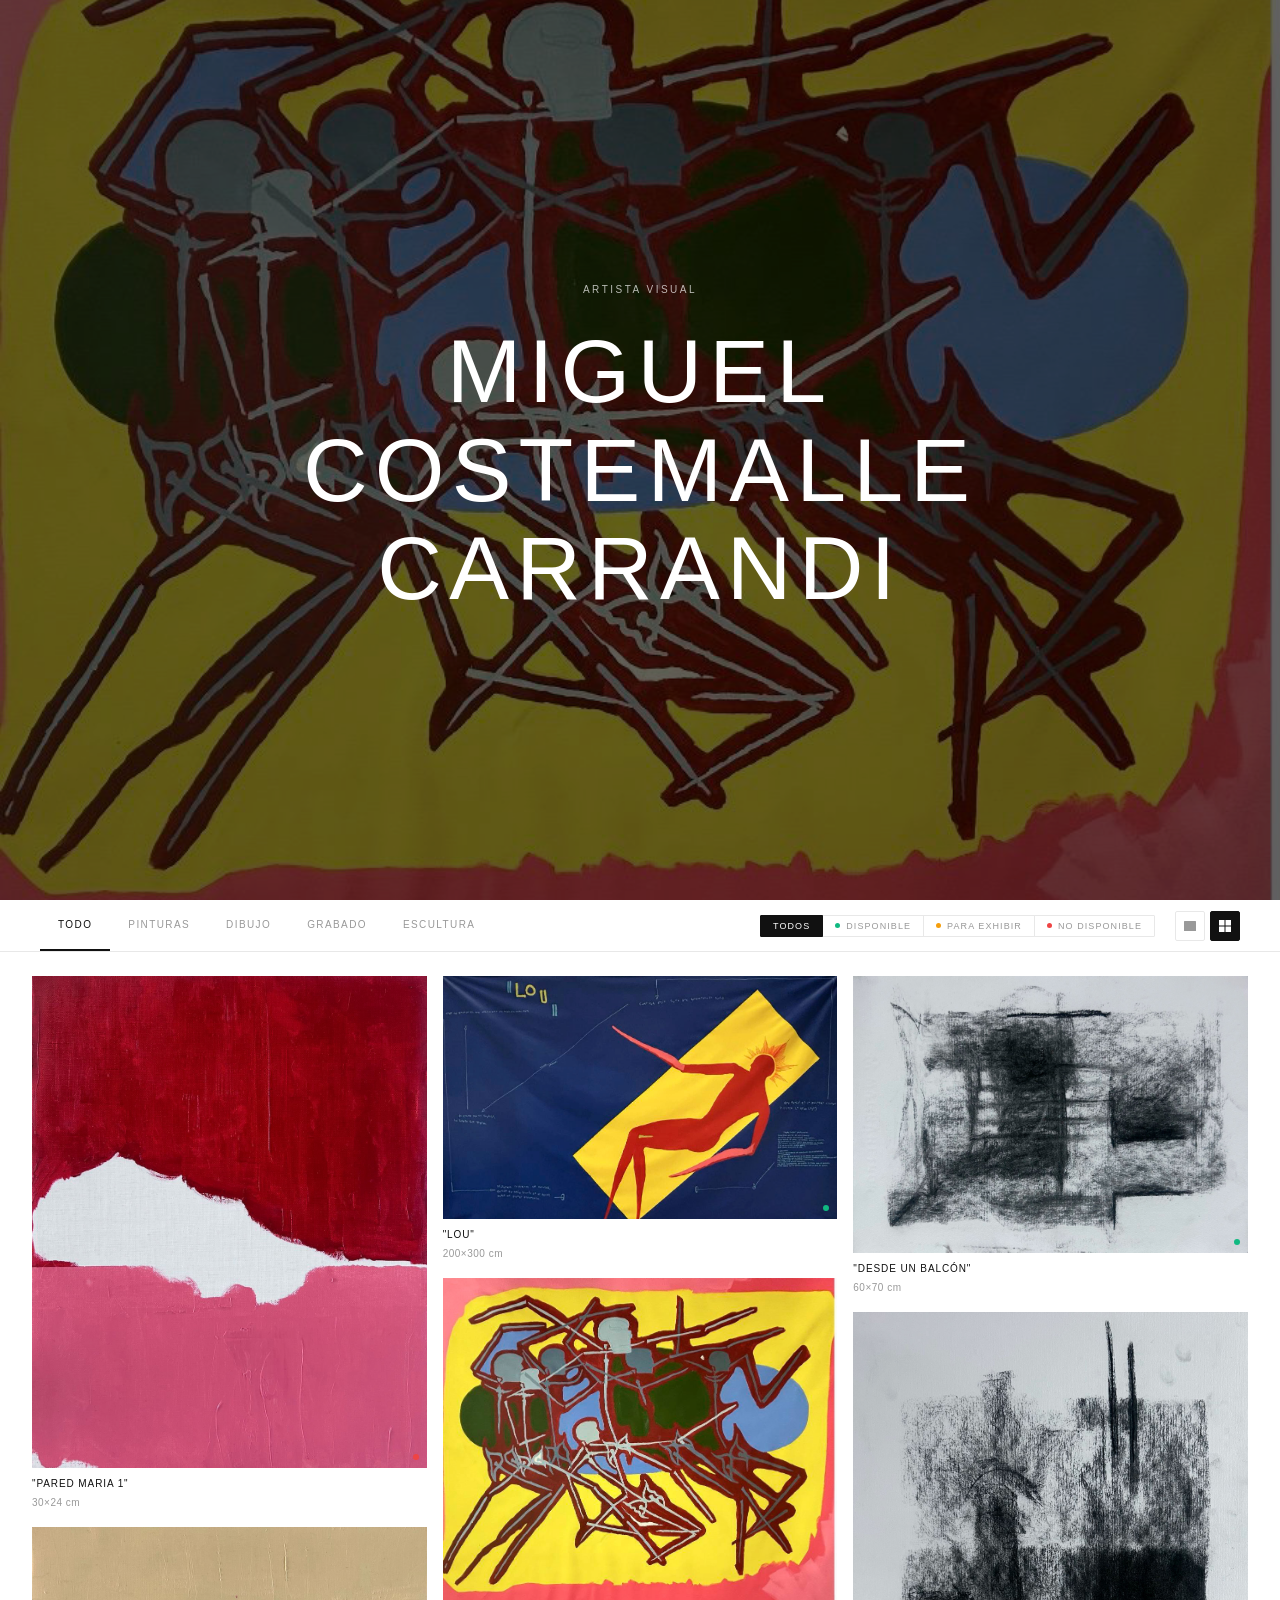
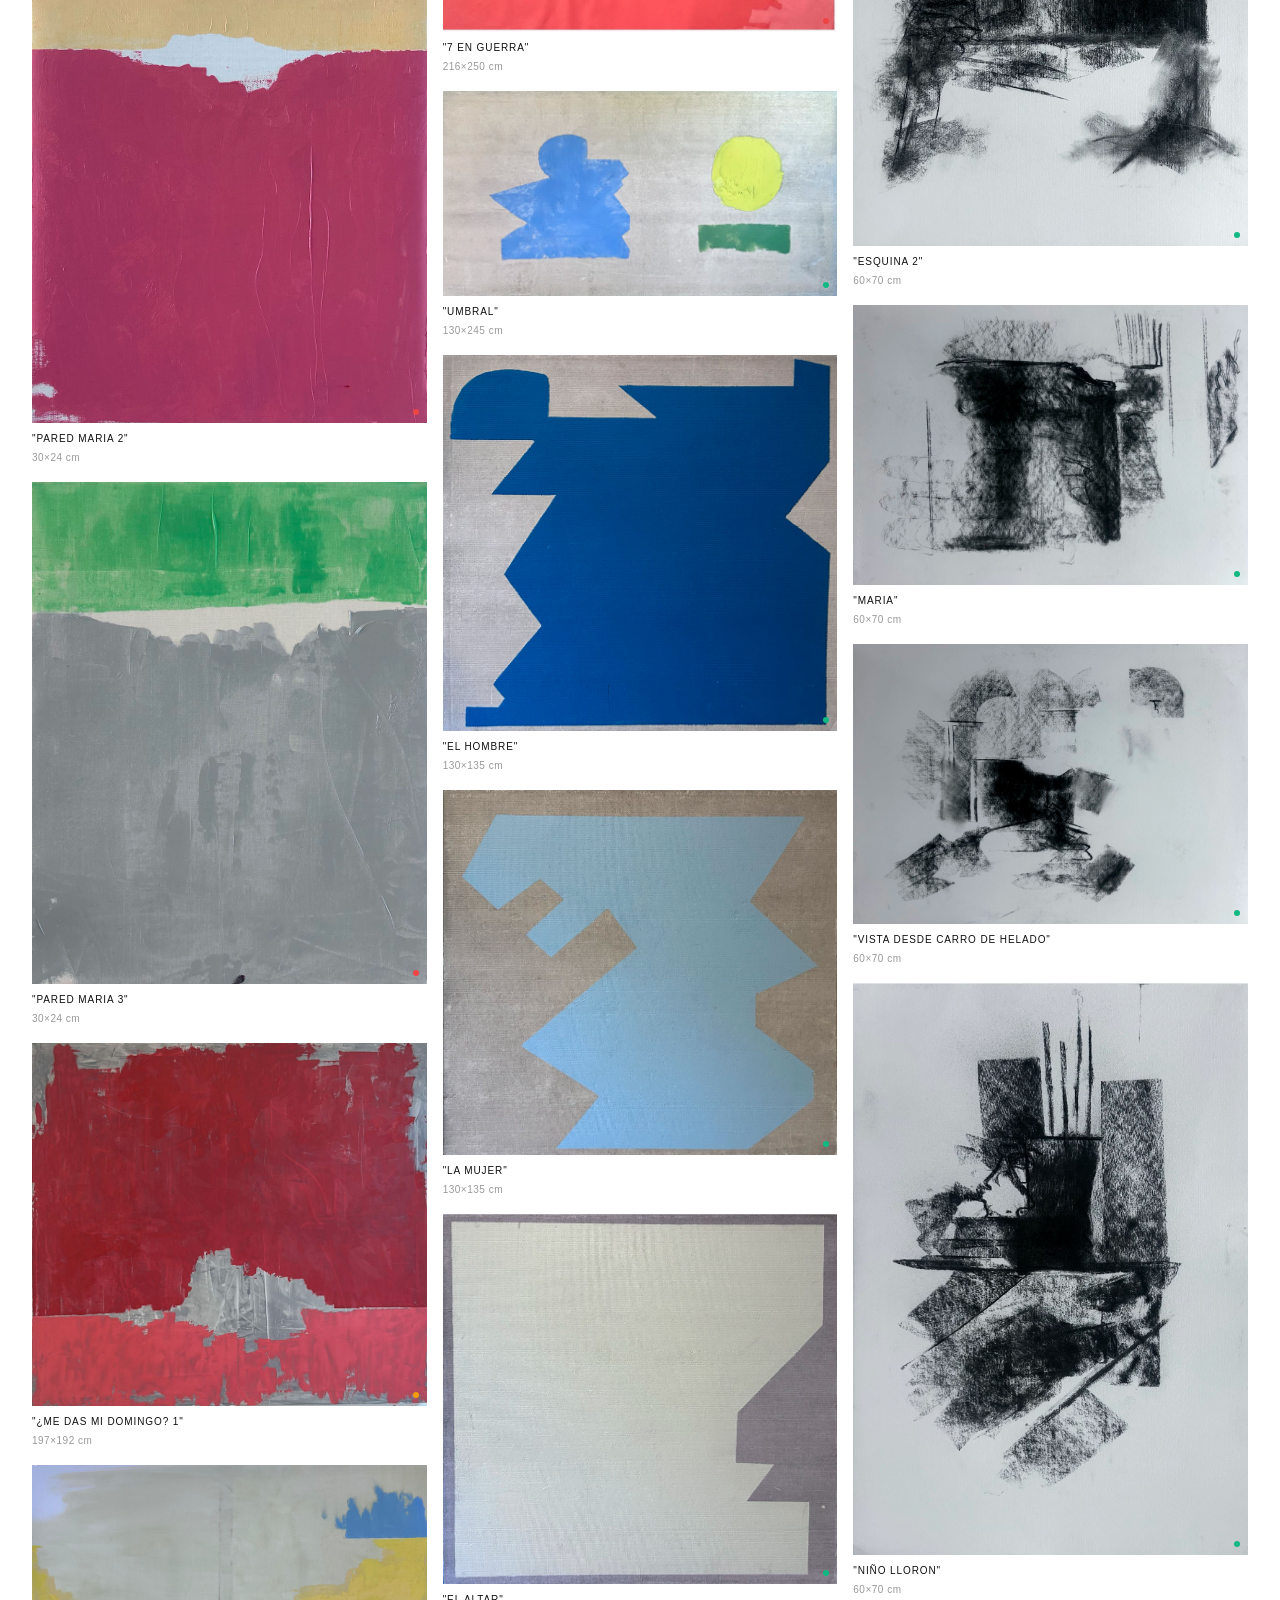
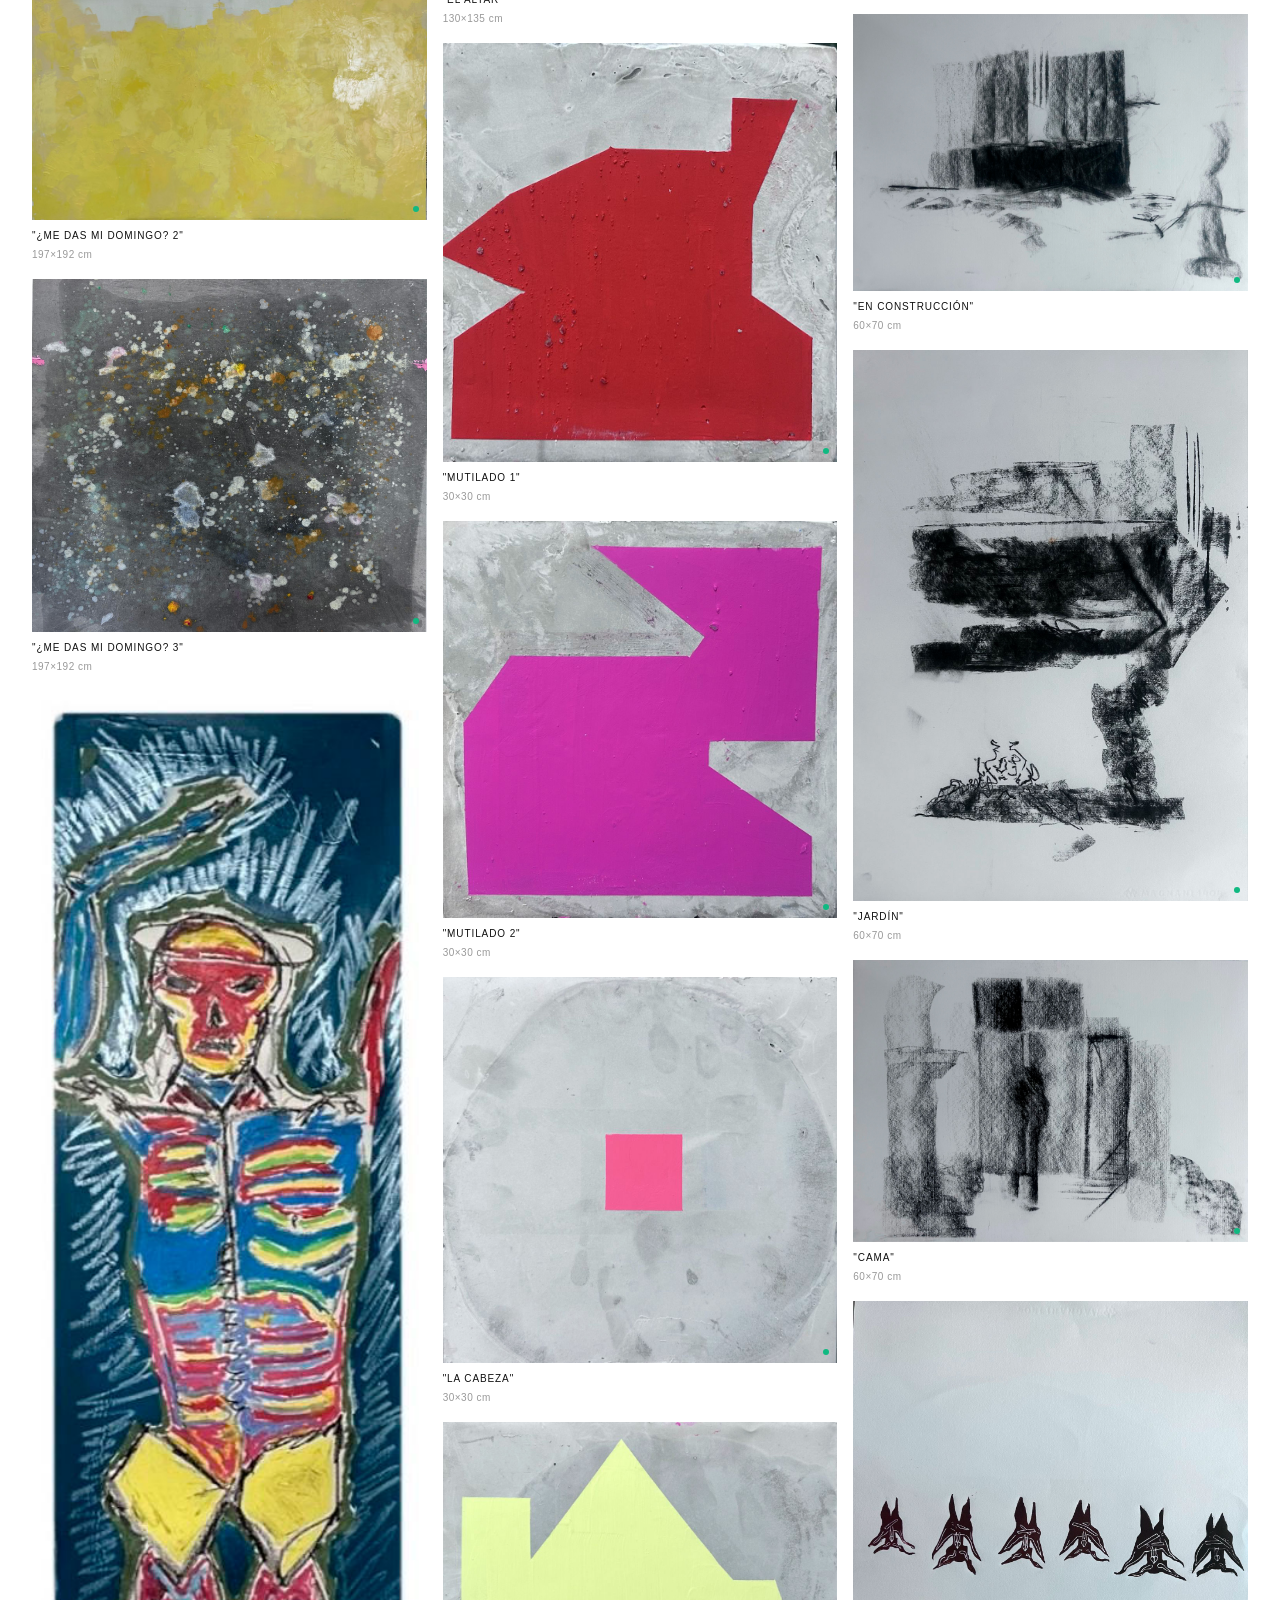
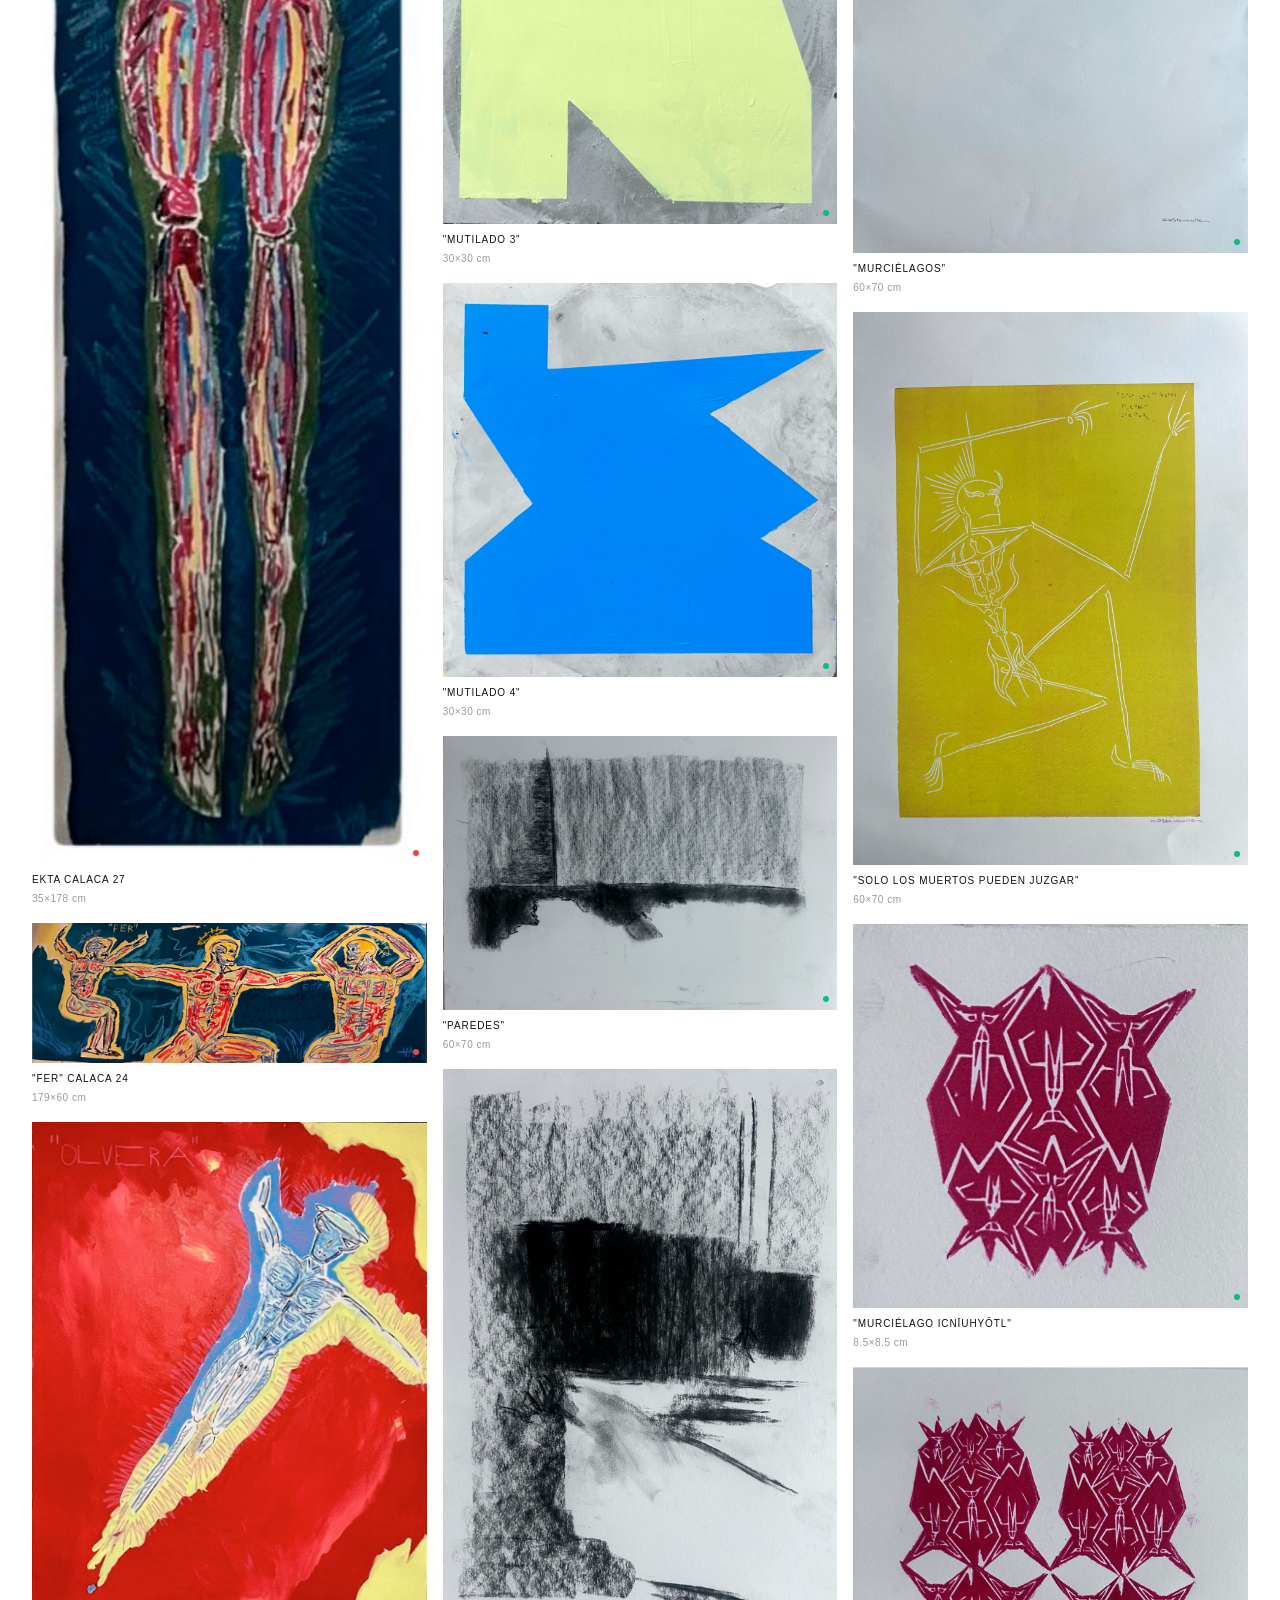
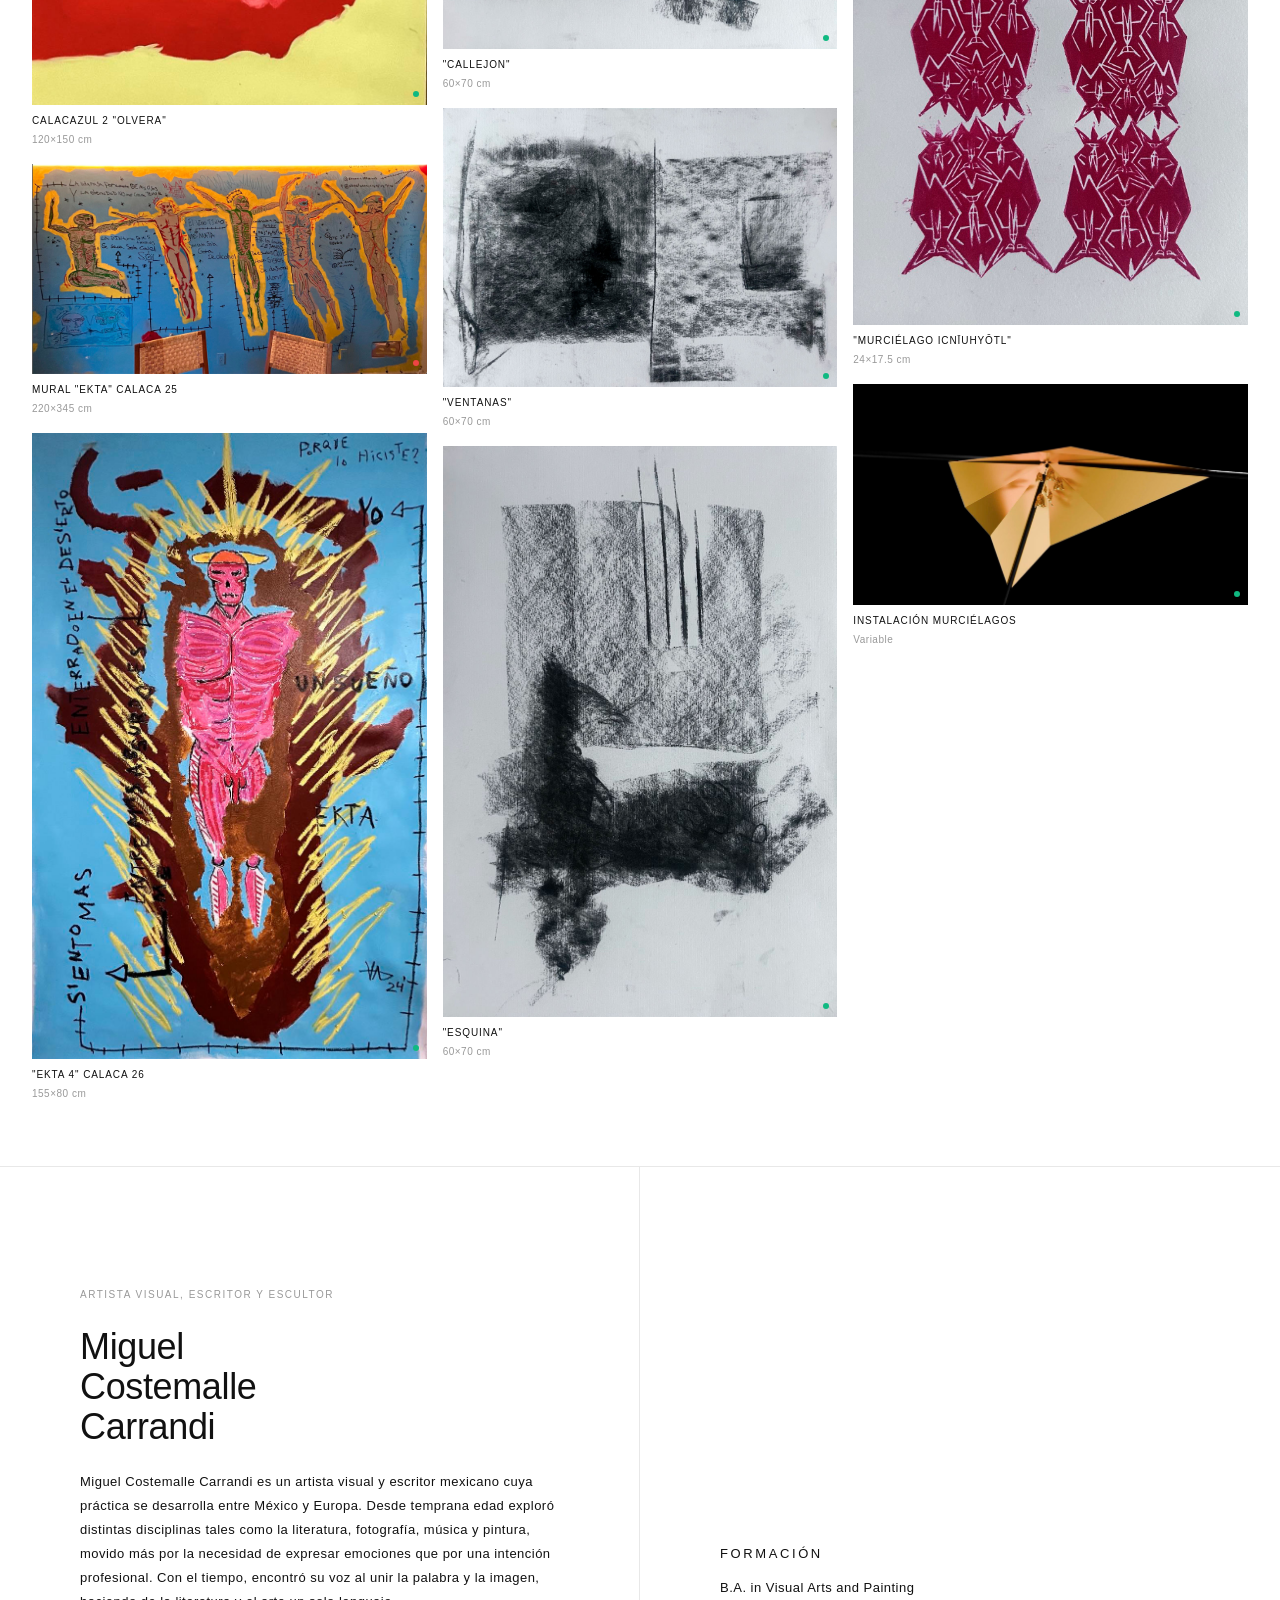
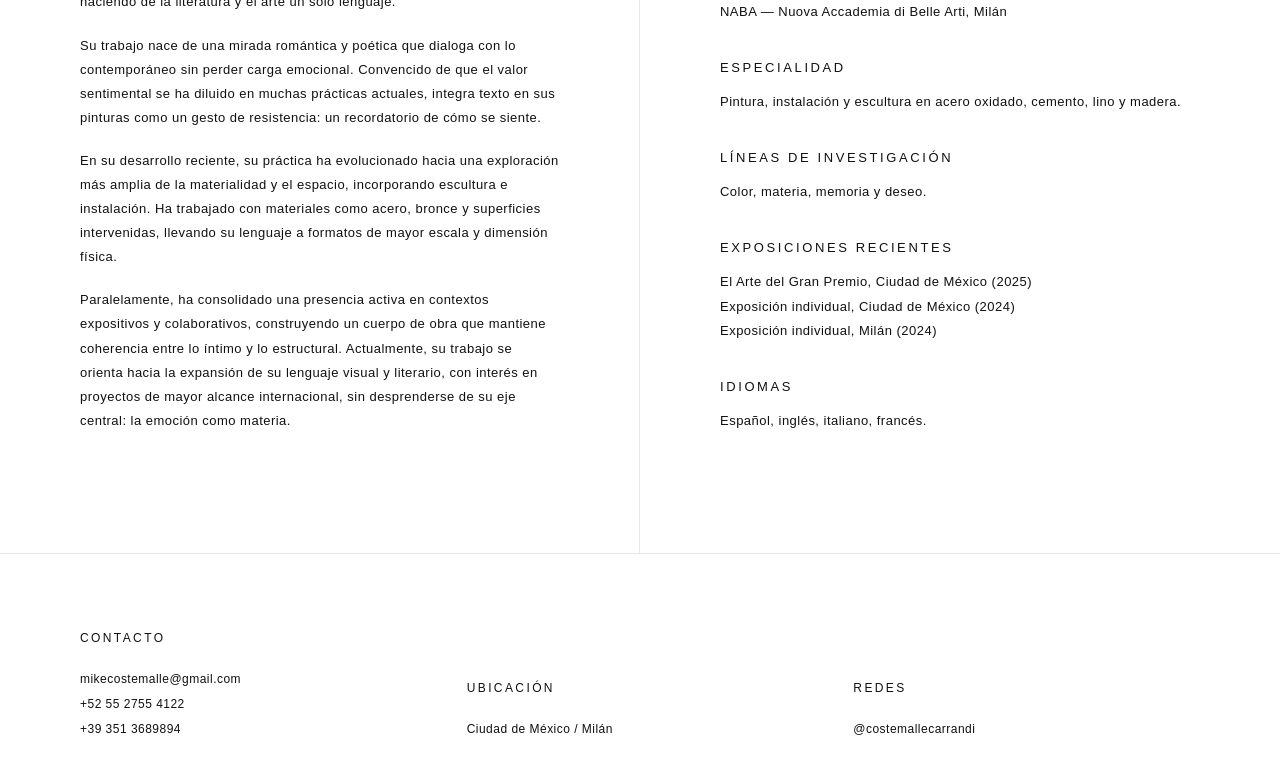
==== commit b503e211: "mobile header: flex layout, name centered, lang toggle in mobile nav" ====
--- a/index.html
+++ b/index.html
@@ -137,6 +137,11 @@
     <a href="#obra" class="mobile-nav-link" data-i18n="mob_obra">Obra</a>
     <a href="#artista" class="mobile-nav-link" data-i18n="mob_artista">Artista</a>
     <a href="#contacto" class="mobile-nav-link" data-i18n="mob_contacto">Contacto</a>
+    <div class="mobile-nav-lang" id="mobile-nav-lang">
+      <button class="lang-btn" data-lang="es">ES</button>
+      <span class="mobile-nav-lang-sep">/</span>
+      <button class="lang-btn" data-lang="en">EN</button>
+    </div>
   </div>
 
   <!-- ── HERO ─────────────────────────────────────────────── -->
--- a/styles.css
+++ b/styles.css
@@ -1,4 +1,5 @@
-*,*::before,*::after{box-sizing:border-box;margin:0;padding:0}:root{--header-h:60px;--controls-h:52px;--ink:#111;--muted:#999;--border:#e8e8e8;--bg:#fff;--bg-controls:rgba(255,255,255,0.97);--bg-header:rgba(255,255,255,0.96);--bg-grid:#f5f5f5;--bg-secondary:#fafafa;--active-bg:#111;--active-fg:#fff;--font:'Helvetica Neue',Helvetica,Arial,sans-serif}@media (prefers-color-scheme:dark){:root{--ink:#f0f0f0;--muted:#b8b8b8;--border:#2a2a2a;--bg:#0c0c0c;--bg-controls:rgba(12,12,12,0.97);--bg-header:rgba(12,12,12,0.96);--bg-grid:#1a1a1a;--bg-secondary:#111;--active-bg:#303030;--active-fg:#f0f0f0}}html{scroll-behavior:smooth;background:var(--bg)}body{font-family:var(--font);background:var(--bg);color:var(--ink);font-size:12px;font-weight:300;letter-spacing:0.04em;line-height:1.6}a{color:inherit;text-decoration:none}.header{position:fixed;top:0;left:0;right:0;height:var(--header-h);display:grid;grid-template-columns:1fr auto 1fr;align-items:center;padding:0 40px;background:var(--bg-header);backdrop-filter:blur(10px);-webkit-backdrop-filter:blur(10px);z-index:200;border-bottom:1px solid var(--border);opacity:0;pointer-events:none;transform:translateY(-8px);transition:opacity 0.4s ease,transform 0.4s ease}.header.visible{opacity:1;pointer-events:auto;transform:translateY(0)}.header-right{display:flex;justify-content:flex-end;align-items:center;gap:16px}.header-name{font-size:11px;letter-spacing:0.12em;text-transform:uppercase;font-weight:600;white-space:nowrap;text-align:center}.header-nav{display:flex;gap:32px}.header-nav a{font-size:10px;letter-spacing:0.15em;text-transform:uppercase;color:var(--muted);transition:color 0.25s;font-weight:500}.header-nav a:hover{color:var(--ink)}.hamburger{display:none}.mobile-nav{display:none}.obra-section{background:var(--bg);min-height:100vh;margin-top:0}.obra-controls{position:sticky;top:var(--header-h);z-index:100;height:var(--controls-h);display:flex;align-items:center;justify-content:space-between;padding:0 40px;background:var(--bg-controls);backdrop-filter:blur(8px);-webkit-backdrop-filter:blur(8px);border-bottom:1px solid var(--border);gap:16px}.cat-nav{display:flex;align-items:stretch;height:100%;flex-shrink:0}.cat-btn{background:none;border:none;border-bottom:2px solid transparent;font-family:var(--font);font-size:10px;letter-spacing:0.14em;text-transform:uppercase;color:var(--muted);cursor:pointer;padding:0 18px;height:100%;font-weight:500;white-space:nowrap;transition:color 0.2s,border-color 0.2s;margin-bottom:-1px}.cat-btn.active{color:var(--ink);border-bottom-color:var(--ink)}.cat-btn:not(.active):hover{color:#444}.obra-controls-right{display:flex;align-items:center;gap:20px;flex-shrink:0}.avail-filter{display:flex}.avail-btn{background:none;border:1px solid var(--border);font-family:var(--font);font-size:9px;letter-spacing:0.12em;text-transform:uppercase;color:var(--muted);cursor:pointer;padding:5px 12px;font-weight:500;white-space:nowrap;margin-left:-1px;display:flex;align-items:center;gap:6px;transition:all 0.18s}.avail-btn:first-child{border-radius:1px 0 0 1px;margin-left:0}.avail-btn:last-child{border-radius:0 1px 1px 0}.avail-btn.active{background:var(--active-bg);color:var(--active-fg);border-color:var(--active-bg);z-index:1;position:relative}.avail-btn-dot{width:5px;height:5px;border-radius:50%;flex-shrink:0}.view-toggle{display:flex;gap:5px}.view-btn{background:none;border:1px solid var(--border);width:30px;height:30px;display:flex;align-items:center;justify-content:center;cursor:pointer;color:var(--muted);border-radius:2px;transition:all 0.18s;padding:0}.view-btn.active{background:var(--active-bg);color:var(--active-fg);border-color:var(--active-bg)}.view-btn:not(.active):hover{color:var(--ink);border-color:#bbb}.mobile-filter-btn{display:none}.controls-secondary{display:none}.slide-view{display:flex;height:calc(100vh - var(--header-h) - var(--controls-h));overflow:hidden}.slide-area{flex:1;min-width:0;position:relative;display:flex;align-items:center;justify-content:center;padding:48px 72px;border-right:1px solid var(--border);overflow:hidden}.slide-img-wrap{width:100%;height:100%;display:flex;align-items:center;justify-content:center;position:relative}.slide-img-wrap img{max-width:100%;max-height:100%;width:auto;height:auto;object-fit:contain;display:block;transition:opacity 0.35s ease}.slide-arrow{position:absolute;top:50%;transform:translateY(-50%);background:none;border:none;font-size:20px;color:var(--ink);cursor:pointer;padding:16px 20px;opacity:0.15;transition:opacity 0.2s;z-index:10;font-family:var(--font);line-height:1}.slide-arrow:hover{opacity:0.7}.slide-prev-obra{left:0}.slide-next-obra{right:0}.slide-sub-nav{position:absolute;bottom:20px;left:50%;transform:translateX(-50%);display:flex;align-items:center;gap:10px;background:var(--ink);border:none;padding:7px 16px;white-space:nowrap}.slide-sub-btn{background:none;border:none;font-size:20px;cursor:pointer;color:var(--bg);padding:0 2px;opacity:0.7;transition:opacity 0.2s;line-height:1}.slide-sub-btn:hover{opacity:1}.slide-sub-counter{font-size:10px;letter-spacing:0.12em;color:var(--bg);min-width:36px;text-align:center;font-weight:500}.slide-info{width:340px;flex-shrink:0;padding:56px 52px 72px;display:flex;flex-direction:column;justify-content:flex-end;gap:10px;overflow-y:auto}.slide-counter{font-size:9px;letter-spacing:0.14em;text-transform:uppercase;color:var(--muted);margin-bottom:20px}.slide-title{font-size:21px;font-weight:300;letter-spacing:0.01em;line-height:1.3}.slide-meta{font-size:11px;color:var(--muted);letter-spacing:0.06em;line-height:2.1}.slide-meta span{display:block}.slide-def{font-size:11px;color:#666;line-height:1.75;font-style:italic}.slide-price{font-size:13px;font-weight:500;color:var(--ink);margin-top:4px}.slide-nota{font-size:11px;color:var(--muted);line-height:1.7}.slide-avail{display:inline-flex;align-items:center;gap:8px;font-size:9px;letter-spacing:0.14em;text-transform:uppercase;font-weight:500;color:var(--ink);margin-top:10px}.avail-dot,.grid-dot{width:6px;height:6px;border-radius:50%;flex-shrink:0}.dot-green{background:#10b981}.dot-red{background:#ef4444}.dot-yellow{background:#f59e0b}.grid-view{padding:24px 32px 64px}.obra-grid{columns:4;column-gap:16px}.grid-item{break-inside:avoid;margin-bottom:16px;cursor:pointer}.grid-img-wrap{width:100%;background:var(--bg-grid);overflow:hidden;position:relative;margin-bottom:8px}.grid-img-wrap img{width:100%;height:auto;display:block}.grid-dot{position:absolute;bottom:8px;right:8px;pointer-events:none}.grid-caption{display:flex;flex-direction:column;gap:3px}.grid-title{font-size:10px;letter-spacing:0.09em;text-transform:uppercase;color:var(--ink);display:block;white-space:nowrap;overflow:hidden;text-overflow:ellipsis}.grid-dims{font-size:10px;color:var(--muted);letter-spacing:0.05em;display:block}.obra-empty{display:flex;align-items:center;justify-content:center;padding:120px 40px;font-size:10px;letter-spacing:0.14em;text-transform:uppercase;color:var(--muted)}.artista-section{display:grid;grid-template-columns:1fr 1fr;background:var(--bg);border-top:1px solid var(--border)}.artista-left{border-right:1px solid var(--border);padding:120px 80px;display:flex;flex-direction:column;justify-content:flex-end}.artista-right{padding:120px 80px;display:flex;flex-direction:column;justify-content:flex-end;gap:32px}.artista-name{font-size:36px;font-weight:300;letter-spacing:-0.01em;line-height:1.1;margin-bottom:24px}.artista-role{font-size:10px;color:var(--muted);letter-spacing:0.15em;text-transform:uppercase;margin-bottom:24px;font-weight:500}.artista-bio{font-size:13px;color:var(--ink);line-height:1.85;max-width:500px}.artista-block-title{font-size:10px;letter-spacing:0.2em;text-transform:uppercase;color:var(--muted);margin-bottom:10px;font-weight:500}.artista-block p,.artista-block li{font-size:13px;color:var(--ink);line-height:1.85}.artista-block ul{list-style:none}.footer{background:var(--bg);border-top:1px solid var(--border);padding:72px 80px 40px;display:grid;grid-template-columns:1fr 1fr 1fr;align-items:end;gap:40px}.footer-col-title{font-size:10px;letter-spacing:0.2em;text-transform:uppercase;color:var(--muted);margin-bottom:16px;font-weight:500}.footer-col p,.footer-col a{font-size:12px;color:var(--ink);line-height:2.1;display:block;transition:opacity 0.25s}.footer-col a:hover{opacity:0.45}.footer-copy{grid-column:1 / -1;font-size:10px;color:var(--muted);letter-spacing:0.1em;padding-top:32px;border-top:1px solid var(--border);margin-top:8px}@media (min-width:1600px){.obra-grid{columns:5}.slide-info{width:380px}}@media (max-width:1280px){.obra-grid{columns:3}.slide-info{width:300px;padding:48px 36px 64px}}@media (max-width:1024px){.obra-grid{columns:3}.artista-left,.artista-right{padding:80px 40px}.footer{padding:60px 40px 40px}.slide-area{padding:40px 56px}}@media (max-width:768px){:root{--controls-h:44px}.header{padding:0 16px;grid-template-columns:1fr auto 1fr}.header-name{font-size:9px;letter-spacing:0.1em}.header-nav{display:none}.lang-toggle{display:none}.hamburger{display:flex;flex-direction:column;justify-content:center;gap:5px;flex-shrink:0;background:none;border:none;cursor:pointer;padding:4px 0 4px 16px;width:36px}.hamburger span{display:block;width:18px;height:1.2px;background:var(--ink);transition:transform 0.22s ease,opacity 0.22s ease;transform-origin:center}.hamburger.open span:nth-child(1){transform:translateY(6.2px) rotate(45deg)}.hamburger.open span:nth-child(2){opacity:0;transform:scaleX(0)}.hamburger.open span:nth-child(3){transform:translateY(-6.2px) rotate(-45deg)}.mobile-nav{display:flex;flex-direction:column;position:fixed;top:var(--header-h);left:0;right:0;background:var(--bg-header);backdrop-filter:blur(10px);-webkit-backdrop-filter:blur(10px);border-bottom:1px solid var(--border);z-index:190;padding:0 24px;max-height:0;overflow:hidden;transition:max-height 0.28s cubic-bezier(0.4,0,0.2,1),padding 0.28s ease}.mobile-nav.open{max-height:200px;padding:12px 24px 16px}.mobile-nav-link{font-family:var(--font);font-size:11px;letter-spacing:0.18em;text-transform:uppercase;color:var(--ink);font-weight:500;padding:12px 0;border-bottom:1px solid var(--border);display:block;transition:opacity 0.2s}.mobile-nav-link:last-child{border-bottom:none}.mobile-nav-link:hover{opacity:0.5}.obra-controls{height:var(--controls-h);padding:0;gap:0}.cat-nav{flex:1;min-width:0;height:44px;overflow-x:auto;overflow-y:hidden;padding:0 12px;scrollbar-width:none;-ms-overflow-style:none}.cat-nav::-webkit-scrollbar{display:none}.cat-nav{-webkit-mask-image:linear-gradient(to right,black 80%,transparent 100%);mask-image:linear-gradient(to right,black 80%,transparent 100%)}.cat-btn{height:44px;padding:0 12px;font-size:9px}.obra-controls-right{display:none}.mobile-filter-btn{display:flex;align-items:center;justify-content:center;flex-shrink:0;width:44px;height:44px;background:none;border:none;border-left:1px solid var(--border);color:var(--muted);cursor:pointer;transition:color 0.2s,background 0.2s}.mobile-filter-btn.active{color:var(--ink);background:var(--bg-grid)}.controls-secondary{display:flex;align-items:center;justify-content:space-between;padding:0 14px;height:0;overflow:hidden;background:var(--bg-secondary);border-bottom:0px solid var(--border);transition:height 0.25s ease,border-bottom-width 0.25s ease}.controls-secondary.open{height:48px;border-bottom-width:1px}.controls-secondary .avail-filter{display:flex}.controls-secondary .avail-btn{font-size:9px;padding:5px 10px}.slide-view{flex-direction:column;height:auto;min-height:calc(100svh - var(--header-h) - var(--controls-h))}.slide-area{border-right:none;border-bottom:1px solid var(--border);height:65vw;min-height:220px;padding:16px 44px;flex-shrink:0}.slide-arrow{font-size:16px;padding:10px 12px}.slide-info{width:100%;padding:28px 20px 44px;justify-content:flex-start}.slide-counter{margin-bottom:10px}.slide-title{font-size:17px}.obra-grid{columns:2;column-gap:10px}.grid-item{margin-bottom:10px}.grid-view{padding:14px 14px 56px}.grid-title{font-size:9px}.grid-dims{font-size:9px}.artista-section{grid-template-columns:1fr}.artista-left{border-right:none;border-bottom:1px solid var(--border);padding:64px 20px}.artista-right{padding:64px 20px}.footer{grid-template-columns:1fr 1fr;padding:48px 20px 36px}}@media (max-width:480px){.artista-name{font-size:28px}.obra-grid{columns:2;column-gap:8px}.grid-item{margin-bottom:8px}.grid-view{padding:10px 10px 48px}.footer{grid-template-columns:1fr;gap:28px}}
+*,*::before,*::after{box-sizing:border-box;margin:0;padding:0}:root{--header-h:60px;--controls-h:52px;--ink:#111;--muted:#999;--border:#e8e8e8;--bg:#fff;--bg-controls:rgba(255,255,255,0.97);--bg-header:rgba(255,255,255,0.96);--bg-grid:#f5f5f5;--bg-secondary:#fafafa;--active-bg:#111;--active-fg:#fff;--font:'Helvetica Neue',Helvetica,Arial,sans-serif}@media (prefers-color-scheme:dark){:root{--ink:#f0f0f0;--muted:#b8b8b8;--border:#2a2a2a;--bg:#0c0c0c;--bg-controls:rgba(12,12,12,0.97);--bg-header:rgba(12,12,12,0.96);--bg-grid:#1a1a1a;--bg-secondary:#111;--active-bg:#303030;--active-fg:#f0f0f0}}html{scroll-behavior:smooth;background:var(--bg)}body{font-family:var(--font);background:var(--bg);color:var(--ink);font-size:12px;font-weight:300;letter-spacing:0.04em;line-height:1.6}a{color:inherit;text-decoration:none}.header{position:fixed;top:0;left:0;right:0;height:var(--header-h);display:grid;grid-template-columns:1fr auto 1fr;align-items:center;padding:0 40px;background:var(--bg-header);backdrop-filter:blur(10px);-webkit-backdrop-filter:blur(10px);z-index:200;border-bottom:1px solid var(--border);opacity:0;pointer-events:none;transform:translateY(-8px);transition:opacity 0.4s ease,transform 0.4s ease}.header.visible{opacity:1;pointer-events:auto;transform:translateY(0)}.header-right{display:flex;justify-content:flex-end;align-items:center;gap:16px}.header-name{font-size:11px;letter-spacing:0.12em;text-transform:uppercase;font-weight:600;white-space:nowrap;text-align:center}.header-nav{display:flex;gap:32px}.header-nav a{font-size:10px;letter-spacing:0.15em;text-transform:uppercase;color:var(--muted);transition:color 0.25s;font-weight:500}.header-nav a:hover{color:var(--ink)}.hamburger{display:none}.mobile-nav{display:none}.obra-section{background:var(--bg);min-height:100vh;margin-top:0}.obra-controls{position:sticky;top:var(--header-h);z-index:100;height:var(--controls-h);display:flex;align-items:center;justify-content:space-between;padding:0 40px;background:var(--bg-controls);backdrop-filter:blur(8px);-webkit-backdrop-filter:blur(8px);border-bottom:1px solid var(--border);gap:16px}.cat-nav{display:flex;align-items:stretch;height:100%;flex-shrink:0}.cat-btn{background:none;border:none;border-bottom:2px solid transparent;font-family:var(--font);font-size:10px;letter-spacing:0.14em;text-transform:uppercase;color:var(--muted);cursor:pointer;padding:0 18px;height:100%;font-weight:500;white-space:nowrap;transition:color 0.2s,border-color 0.2s;margin-bottom:-1px}.cat-btn.active{color:var(--ink);border-bottom-color:var(--ink)}.cat-btn:not(.active):hover{color:#444}.obra-controls-right{display:flex;align-items:center;gap:20px;flex-shrink:0}.avail-filter{display:flex}.avail-btn{background:none;border:1px solid var(--border);font-family:var(--font);font-size:9px;letter-spacing:0.12em;text-transform:uppercase;color:var(--muted);cursor:pointer;padding:5px 12px;font-weight:500;white-space:nowrap;margin-left:-1px;display:flex;align-items:center;gap:6px;transition:all 0.18s}.avail-btn:first-child{border-radius:1px 0 0 1px;margin-left:0}.avail-btn:last-child{border-radius:0 1px 1px 0}.avail-btn.active{background:var(--active-bg);color:var(--active-fg);border-color:var(--active-bg);z-index:1;position:relative}.avail-btn-dot{width:5px;height:5px;border-radius:50%;flex-shrink:0}.view-toggle{display:flex;gap:5px}.view-btn{background:none;border:1px solid var(--border);width:30px;height:30px;display:flex;align-items:center;justify-content:center;cursor:pointer;color:var(--muted);border-radius:2px;transition:all 0.18s;padding:0}.view-btn.active{background:var(--active-bg);color:var(--active-fg);border-color:var(--active-bg)}.view-btn:not(.active):hover{color:var(--ink);border-color:#bbb}.mobile-filter-btn{display:none}.controls-secondary{display:none}.slide-view{display:flex;height:calc(100vh - var(--header-h) - var(--controls-h));overflow:visible;position:relative}.slide-area{flex:1;min-width:0;position:relative;display:flex;align-items:center;justify-content:center;padding:48px 72px;border-right:1px solid var(--border);overflow:hidden}.slide-img-wrap{width:100%;height:100%;display:flex;align-items:center;justify-content:center;position:relative}.slide-img-wrap img{max-width:100%;max-height:100%;width:auto;height:auto;object-fit:contain;display:block;transition:opacity 0.35s ease}.slide-arrow{position:absolute;top:50%;transform:translateY(-50%);background:none;border:none;font-size:20px;color:var(--ink);cursor:pointer;padding:16px 20px;opacity:0.15;transition:opacity 0.2s;z-index:10;font-family:var(--font);line-height:1}.slide-arrow:hover{opacity:0.7}.slide-prev-obra{left:0}.slide-next-obra{right:0}.slide-sub-nav{position:absolute;bottom:20px;left:50%;transform:translateX(-50%);display:flex;align-items:center;gap:10px;background:var(--ink);border:none;padding:7px 16px;white-space:nowrap}.slide-sub-btn{background:none;border:none;font-size:20px;cursor:pointer;color:var(--bg);padding:0 2px;opacity:0.7;transition:opacity 0.2s;line-height:1}.slide-sub-btn:hover{opacity:1}.slide-sub-counter{font-size:10px;letter-spacing:0.12em;color:var(--bg);min-width:36px;text-align:center;font-weight:500}.slide-info{width:340px;flex-shrink:0;padding:56px 52px 72px;display:flex;flex-direction:column;justify-content:flex-end;gap:10px;overflow-y:auto}.slide-counter{font-size:9px;letter-spacing:0.14em;text-transform:uppercase;color:var(--muted);margin-bottom:20px}.slide-title{font-size:21px;font-weight:300;letter-spacing:0.01em;line-height:1.3}.slide-meta{font-size:11px;color:var(--muted);letter-spacing:0.06em;line-height:2.1}.slide-meta span{display:block}.slide-def{font-size:11px;color:#666;line-height:1.75;font-style:italic}.slide-price{font-size:13px;font-weight:500;color:var(--ink);margin-top:4px}.slide-nota{font-size:11px;color:var(--muted);line-height:1.7}.slide-avail{display:inline-flex;align-items:center;gap:8px;font-size:9px;letter-spacing:0.14em;text-transform:uppercase;font-weight:500;color:var(--ink);margin-top:10px}.avail-dot,.grid-dot{width:6px;height:6px;border-radius:50%;flex-shrink:0}.dot-green{background:#10b981}.dot-red{background:#ef4444}.dot-yellow{background:#f59e0b}.grid-view{padding:24px 32px 64px}.obra-grid{columns:4;column-gap:16px}.grid-item{break-inside:avoid;margin-bottom:16px;cursor:pointer}.grid-img-wrap{width:100%;background:var(--bg-grid);overflow:hidden;position:relative;margin-bottom:8px}.grid-img-wrap img{width:100%;height:auto;display:block}.grid-dot{position:absolute;bottom:8px;right:8px;pointer-events:none}.grid-caption{display:flex;flex-direction:column;gap:3px}.grid-title{font-size:10px;letter-spacing:0.09em;text-transform:uppercase;color:var(--ink);display:block;white-space:nowrap;overflow:hidden;text-overflow:ellipsis}.grid-dims{font-size:10px;color:var(--muted);letter-spacing:0.05em;display:block}.obra-empty{display:flex;align-items:center;justify-content:center;padding:120px 40px;font-size:10px;letter-spacing:0.14em;text-transform:uppercase;color:var(--muted)}.artista-section{display:grid;grid-template-columns:1fr 1fr;background:var(--bg);border-top:1px solid var(--border)}.artista-left{border-right:1px solid var(--border);padding:120px 80px;display:flex;flex-direction:column;justify-content:flex-end}.artista-right{padding:120px 80px;display:flex;flex-direction:column;justify-content:flex-end;gap:32px}.artista-name{font-size:36px;font-weight:300;letter-spacing:-0.01em;line-height:1.1;margin-bottom:24px}.artista-role{font-size:10px;color:var(--muted);letter-spacing:0.15em;text-transform:uppercase;margin-bottom:24px;font-weight:500}.artista-bio{font-size:13px;color:var(--ink);line-height:1.85;max-width:500px}.artista-block-title{font-size:10px;letter-spacing:0.2em;text-transform:uppercase;color:var(--muted);margin-bottom:10px;font-weight:500}.artista-block p,.artista-block li{font-size:13px;color:var(--ink);line-height:1.85}.artista-block ul{list-style:none}.footer{background:var(--bg);border-top:1px solid var(--border);padding:72px 80px 40px;display:grid;grid-template-columns:1fr 1fr 1fr;align-items:end;gap:40px}.footer-col-title{font-size:10px;letter-spacing:0.2em;text-transform:uppercase;color:var(--muted);margin-bottom:16px;font-weight:500}.footer-col p,.footer-col a{font-size:12px;color:var(--ink);line-height:2.1;display:block;transition:opacity 0.25s}.footer-col a:hover{opacity:0.45}.footer-copy{grid-column:1 / -1;font-size:10px;color:var(--muted);letter-spacing:0.1em;padding-top:32px;border-top:1px solid var(--border);margin-top:8px}@media (min-width:1600px){.obra-grid{columns:5}.slide-info{width:380px}}@media (max-width:1280px){.obra-grid{columns:3}.slide-info{width:300px;padding:48px 36px 64px}}@media (max-width:1024px){.obra-grid{columns:3}.artista-left,.artista-right{padding:80px 40px}.footer{padding:60px 40px 40px}.slide-area{padding:40px 56px}}@media (max-width:768px){:root{--controls-h:44px}.header{padding:0 16px;display:flex;align-items:center}.header-name{flex:1;text-align:center;font-size:9px;letter-spacing:0.1em}.header-nav{display:none}.header-right .lang-toggle{display:none}.hamburger{display:flex;flex-direction:column;justify-content:center;gap:5px;flex-shrink:0;background:none;border:none;cursor:pointer;padding:4px 0 4px 16px;width:36px}.hamburger span{display:block;width:18px;height:1.2px;background:var(--ink);transition:transform 0.22s ease,opacity 0.22s ease;transform-origin:center}.hamburger.open span:nth-child(1){transform:translateY(6.2px) rotate(45deg)}.hamburger.open span:nth-child(2){opacity:0;transform:scaleX(0)}.hamburger.open span:nth-child(3){transform:translateY(-6.2px) rotate(-45deg)}.mobile-nav{display:flex;flex-direction:column;position:fixed;top:var(--header-h);left:0;right:0;background:var(--bg-header);backdrop-filter:blur(10px);-webkit-backdrop-filter:blur(10px);border-bottom:1px solid var(--border);z-index:190;padding:0 24px;max-height:0;overflow:hidden;transition:max-height 0.28s cubic-bezier(0.4,0,0.2,1),padding 0.28s ease}.mobile-nav.open{max-height:200px;padding:12px 24px 16px}.mobile-nav-link{font-family:var(--font);font-size:11px;letter-spacing:0.18em;text-transform:uppercase;color:var(--ink);font-weight:500;padding:12px 0;border-bottom:1px solid var(--border);display:block;transition:opacity 0.2s}.mobile-nav-link:last-child{border-bottom:none}.mobile-nav-link:hover{opacity:0.5}.obra-controls{height:var(--controls-h);padding:0;gap:0}.cat-nav{flex:1;min-width:0;height:44px;overflow-x:auto;overflow-y:hidden;padding:0 12px;scrollbar-width:none;-ms-overflow-style:none}.cat-nav::-webkit-scrollbar{display:none}.cat-nav{-webkit-mask-image:linear-gradient(to right,black 80%,transparent 100%);mask-image:linear-gradient(to right,black 80%,transparent 100%)}.cat-btn{height:44px;padding:0 12px;font-size:9px}.obra-controls-right{display:none}.mobile-filter-btn{display:flex;align-items:center;justify-content:center;flex-shrink:0;width:44px;height:44px;background:none;border:none;border-left:1px solid var(--border);color:var(--muted);cursor:pointer;transition:color 0.2s,background 0.2s}.mobile-filter-btn.active{color:var(--ink);background:var(--bg-grid)}.controls-secondary{display:flex;align-items:center;justify-content:space-between;padding:0 14px;height:0;overflow:hidden;background:var(--bg-secondary);border-bottom:0px solid var(--border);transition:height 0.25s ease,border-bottom-width 0.25s ease}.controls-secondary.open{height:48px;border-bottom-width:1px}.controls-secondary .avail-filter{display:flex}.controls-secondary .avail-btn{font-size:9px;padding:5px 10px}.slide-view{flex-direction:column;height:auto;min-height:calc(100svh - var(--header-h) - var(--controls-h))}.slide-area{border-right:none;border-bottom:1px solid var(--border);height:65vw;min-height:220px;padding:16px 44px;flex-shrink:0}.slide-arrow{font-size:16px;padding:10px 12px}.slide-info{width:100%;padding:28px 20px 44px;justify-content:flex-start}.slide-counter{margin-bottom:10px}.slide-title{font-size:17px}.obra-grid{columns:2;column-gap:10px}.grid-item{margin-bottom:10px}.grid-view{padding:14px 14px 56px}.grid-title{font-size:9px}.grid-dims{font-size:9px}.artista-section{grid-template-columns:1fr}.artista-left{border-right:none;border-bottom:1px solid var(--border);padding:64px 20px}.artista-right{padding:64px 20px}.footer{grid-template-columns:1fr 1fr;padding:48px 20px 36px}}@media (max-width:480px){.artista-name{font-size:28px}.obra-grid{columns:2;column-gap:8px}.grid-item{margin-bottom:8px}.grid-view{padding:10px 10px 48px}.footer{grid-template-columns:1fr;gap:28px}}
 .lang-toggle{display:flex;align-items:center;flex-shrink:0;margin-left:8px}.lang-btn{background:none;border:1px solid var(--border);font-family:var(--font);font-size:9px;letter-spacing:0.1em;text-transform:uppercase;color:var(--muted);cursor:pointer;padding:4px 9px;font-weight:500;transition:all 0.18s;margin-left:-1px}.lang-btn:first-child{margin-left:0;border-radius:1px 0 0 1px}.lang-btn:last-child{border-radius:0 1px 1px 0}.lang-btn.active{background:var(--active-bg);color:var(--active-fg);border-color:var(--active-bg)}@media (max-width:768px){.lang-toggle{margin-left:0;margin-right:4px}.lang-btn{padding:3px 7px;font-size:8px}}
 .slide-img-wrap{cursor:zoom-in}
-.lb-overlay{position:fixed;inset:0;background:rgba(0,0,0,0.97);z-index:500;display:none;align-items:center;justify-content:center}.lb-overlay.open{display:flex}.lb-img{max-width:100vw;max-height:100vh;width:auto;height:auto;object-fit:contain;display:block;touch-action:pinch-zoom;cursor:zoom-out;user-select:none}.lb-close{position:absolute;top:16px;right:16px;background:none;border:none;color:#fff;font-size:28px;line-height:1;cursor:pointer;opacity:0.55;padding:8px;z-index:501;font-family:var(--font);transition:opacity 0.18s}.lb-close:hover{opacity:1}.hero{position:relative;height:100vh;display:flex;align-items:center;justify-content:center;overflow:hidden;background:linear-gradient(135deg,#1a1a1a 0%,#2a2a2a 50%,#1a1a1a 100%)}.hero-bg{position:absolute;inset:0;background-size:cover;background-position:center;filter:brightness(0.45);transform:scale(1.04);transition:transform 7s ease-out}.hero-bg.loaded{transform:scale(1)}.hero-overlay{position:absolute;inset:0;background:rgba(0,0,0,0.15)}.hero-content{position:relative;z-index:2;text-align:center;color:#fff}.hero-name{font-size:clamp(40px,7vw,96px);font-weight:200;letter-spacing:0.08em;text-transform:uppercase;line-height:1.1}.hero-role{font-size:10px;letter-spacing:0.25em;text-transform:uppercase;margin-bottom:24px;opacity:0.7}.slide-close{position:absolute;top:16px;right:16px;z-index:20;background:none;border:none;color:var(--muted);font-size:22px;cursor:pointer;line-height:1;padding:6px 10px;transition:color 0.2s;font-family:var(--font)}.slide-close:hover{color:var(--ink)}
+.lb-overlay{position:fixed;inset:0;background:rgba(0,0,0,0.97);z-index:500;display:flex;align-items:center;justify-content:center;opacity:0;pointer-events:none;transition:opacity 0.25s}.lb-overlay.open{opacity:1;pointer-events:auto}.lb-img{max-width:100vw;max-height:100vh;width:auto;height:auto;object-fit:contain;display:block;touch-action:pinch-zoom;cursor:zoom-out;user-select:none}.lb-close{position:absolute;top:16px;right:16px;background:none;border:none;color:#fff;font-size:28px;line-height:1;cursor:pointer;opacity:0.55;padding:8px;z-index:501;font-family:var(--font);transition:opacity 0.18s}.lb-close:hover{opacity:1}.hero{position:relative;height:100vh;display:flex;align-items:center;justify-content:center;overflow:hidden;background:linear-gradient(135deg,#1a1a1a 0%,#2a2a2a 50%,#1a1a1a 100%)}.hero-bg{position:absolute;inset:0;background-size:cover;background-position:center;filter:brightness(0.45);transform:scale(1.04);transition:transform 7s ease-out}.hero-bg.loaded{transform:scale(1)}.hero-overlay{position:absolute;inset:0;background:rgba(0,0,0,0.15)}.hero-content{position:relative;z-index:2;text-align:center;color:#fff}.hero-name{font-size:clamp(40px,7vw,96px);font-weight:200;letter-spacing:0.08em;text-transform:uppercase;line-height:1.1}.hero-role{font-size:10px;letter-spacing:0.25em;text-transform:uppercase;margin-bottom:24px;opacity:0.7}.slide-close{position:absolute;top:16px;right:16px;z-index:20;background:none;border:none;color:var(--muted);font-size:22px;cursor:pointer;line-height:1;padding:6px 10px;transition:color 0.2s;font-family:var(--font)}.slide-close:hover{color:var(--ink)}
+.mobile-nav-lang{display:flex;align-items:center;gap:12px;padding:14px 0;border-top:1px solid var(--border);margin-top:4px}.mobile-nav-lang .lang-btn{background:none;border:none;font-family:var(--font);font-size:11px;letter-spacing:0.18em;text-transform:uppercase;color:var(--muted);cursor:pointer;padding:0;font-weight:500;transition:color 0.2s}.mobile-nav-lang .lang-btn.active{color:var(--ink);font-weight:600}.mobile-nav-lang-sep{color:var(--border);font-size:10px}
